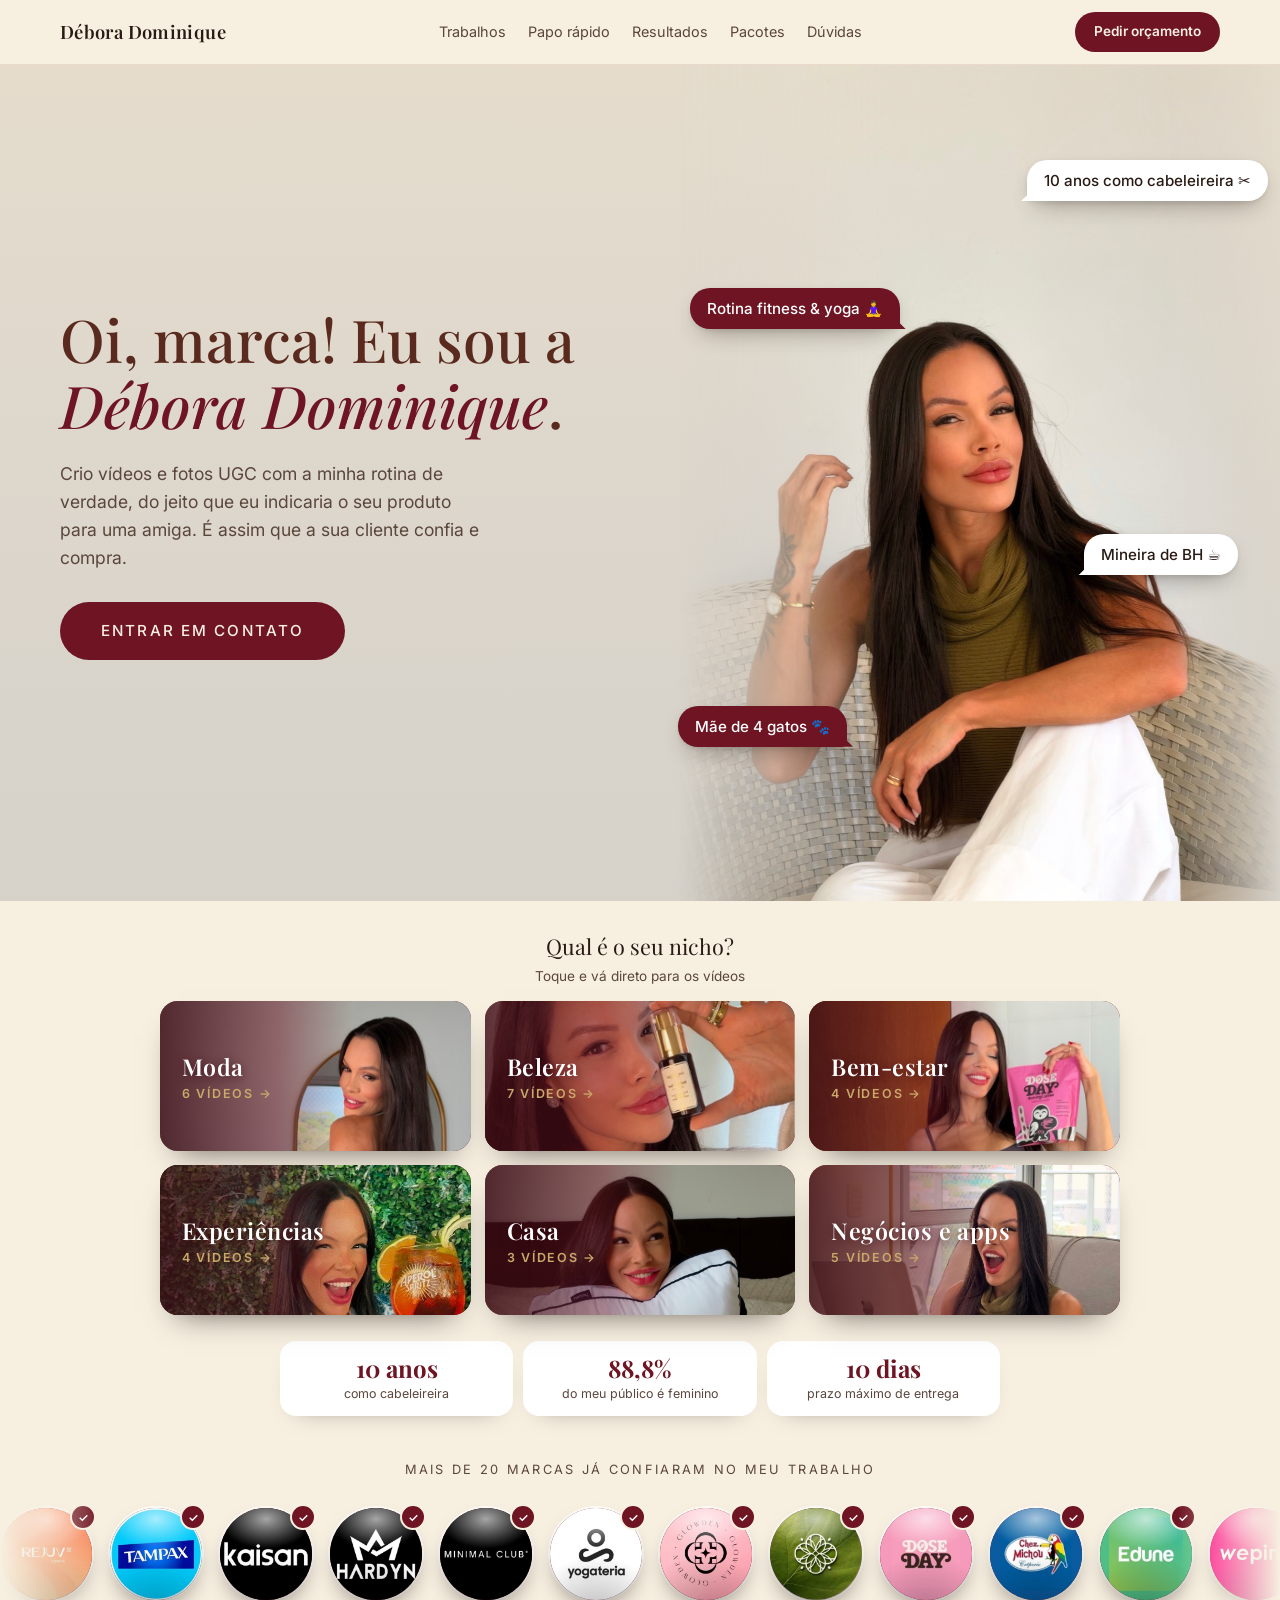
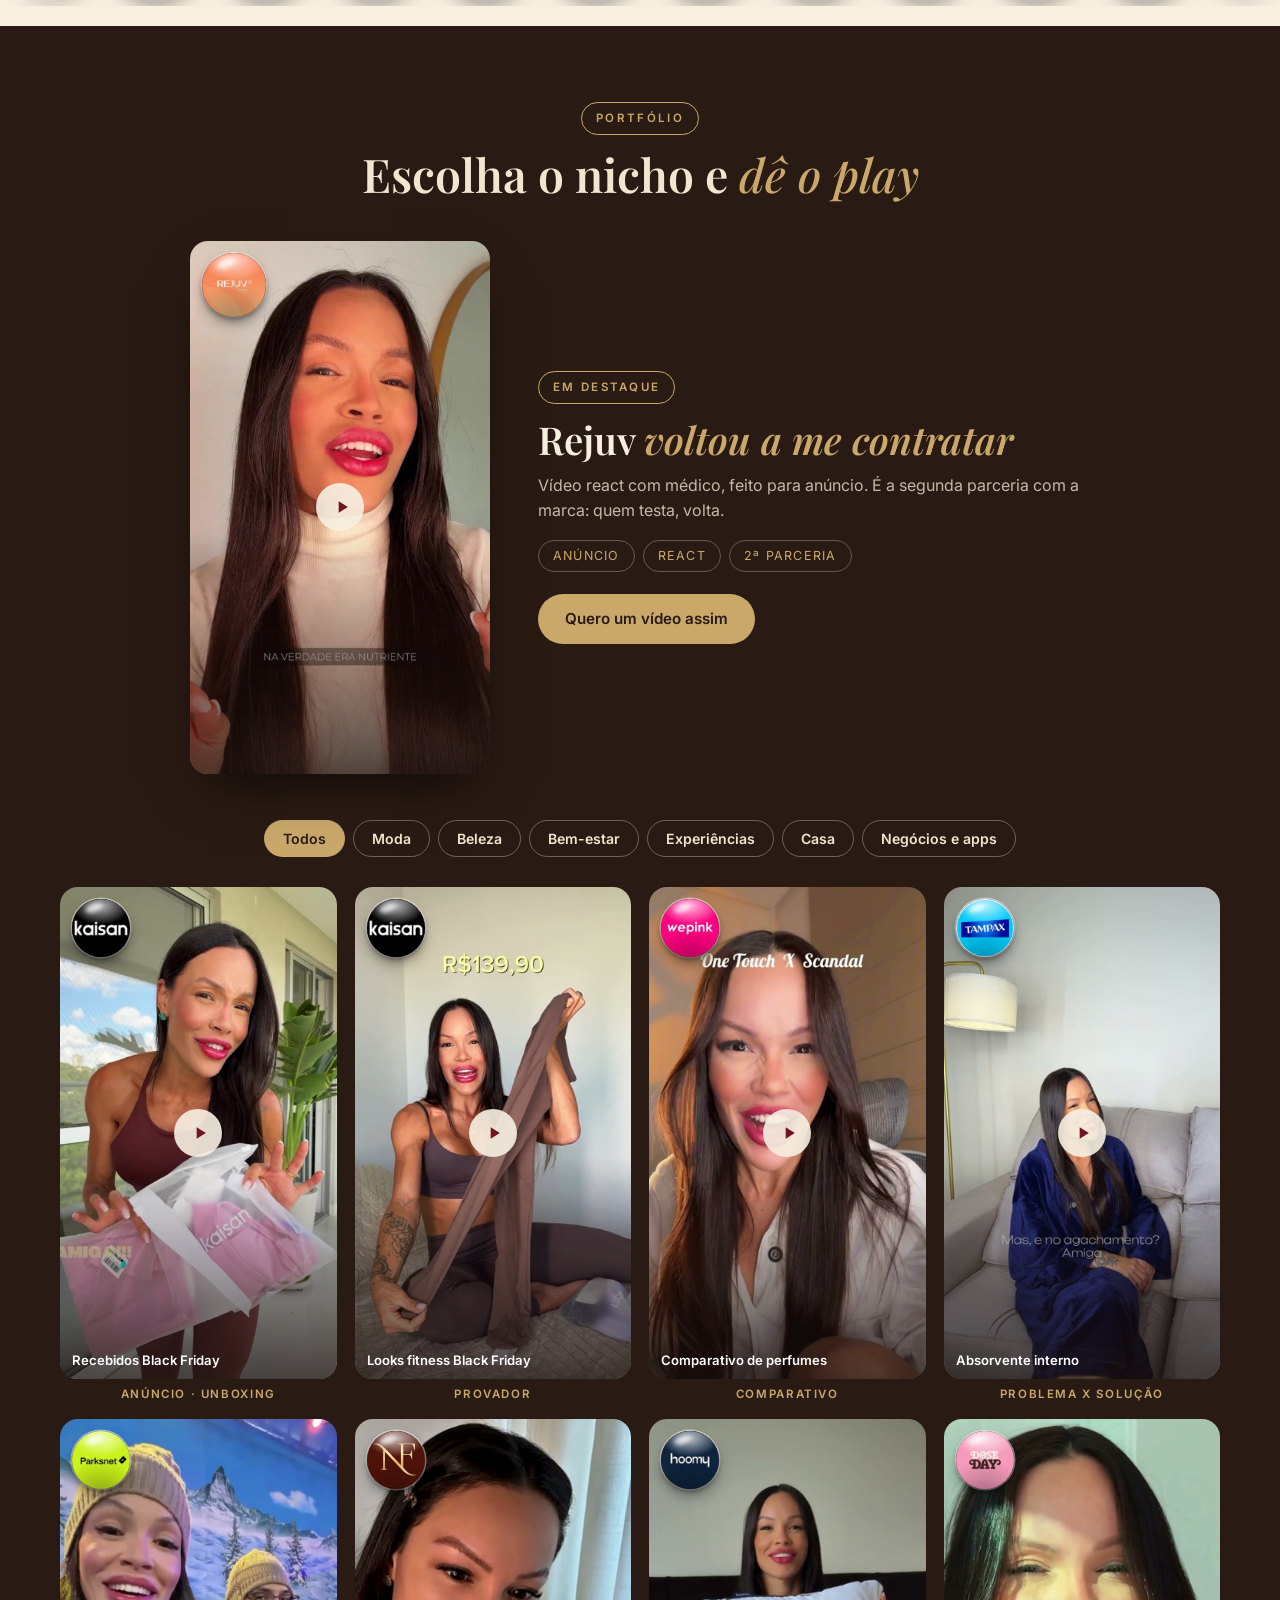
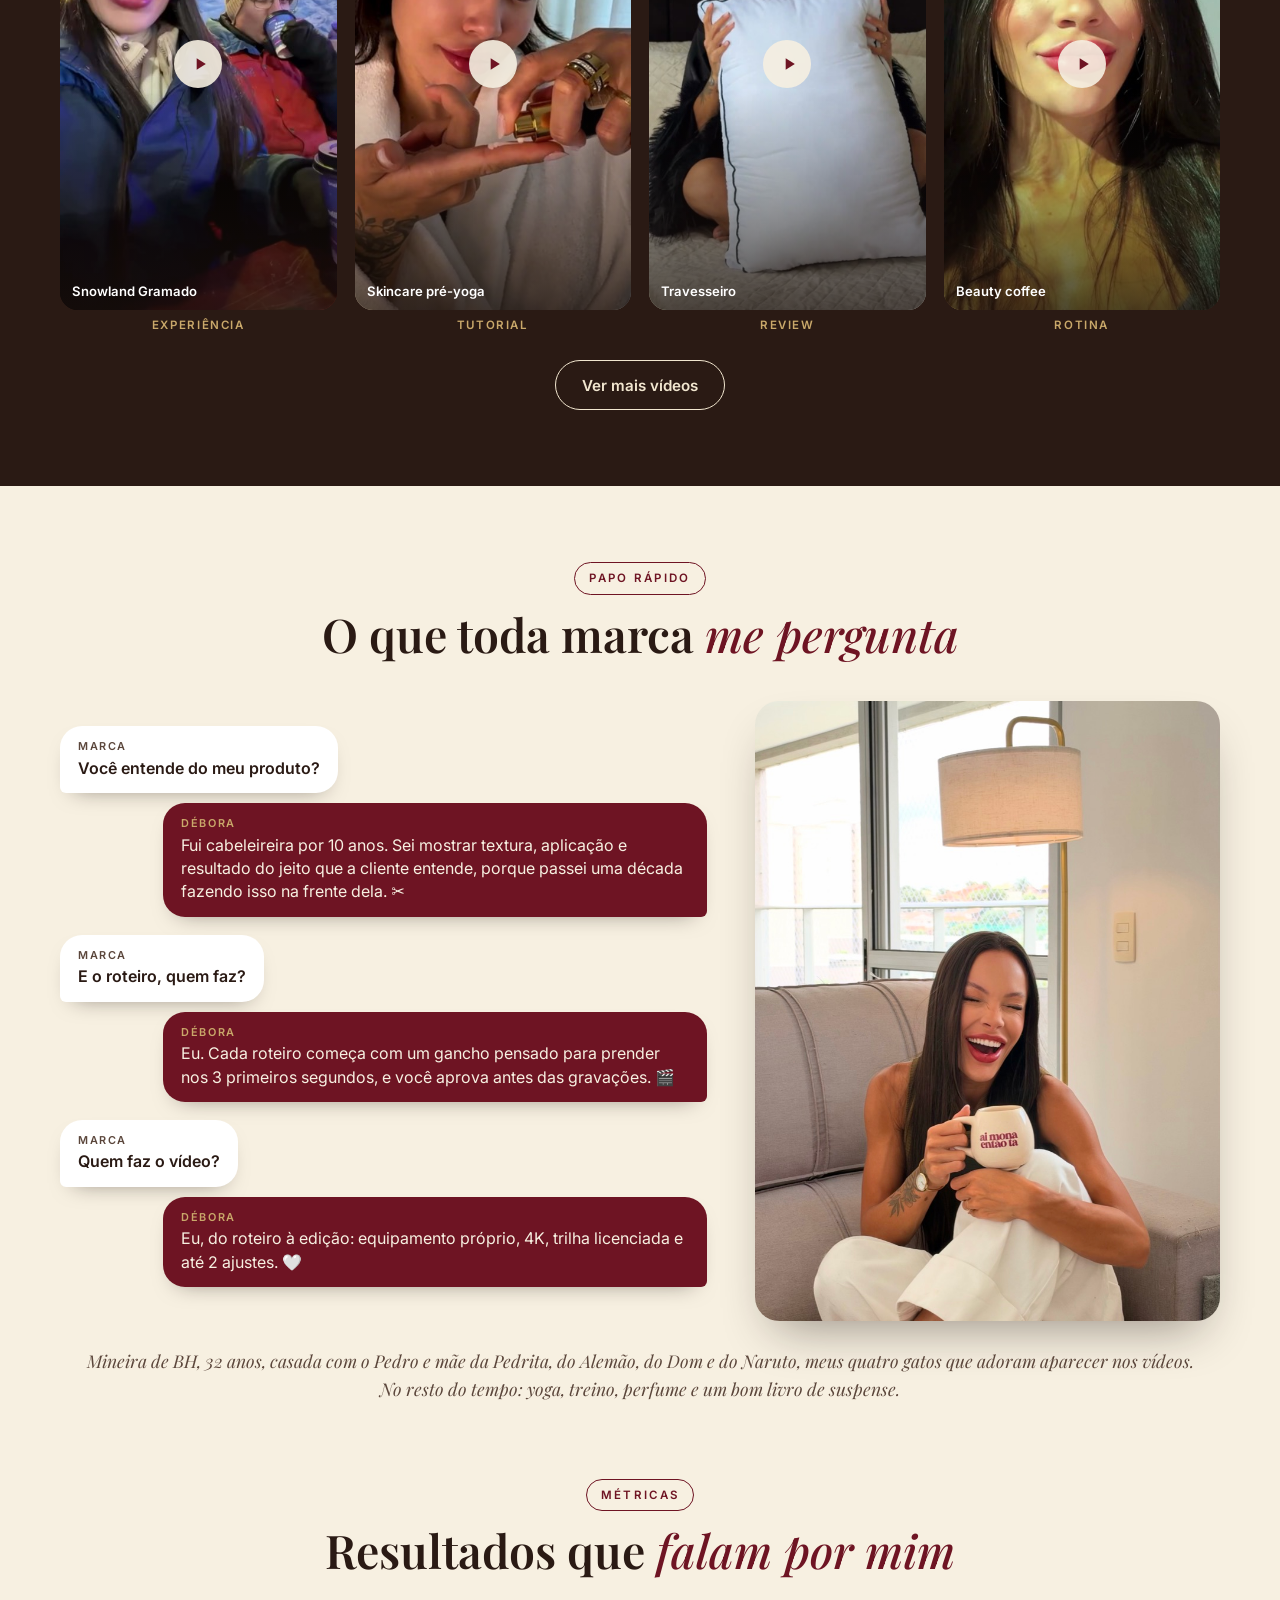
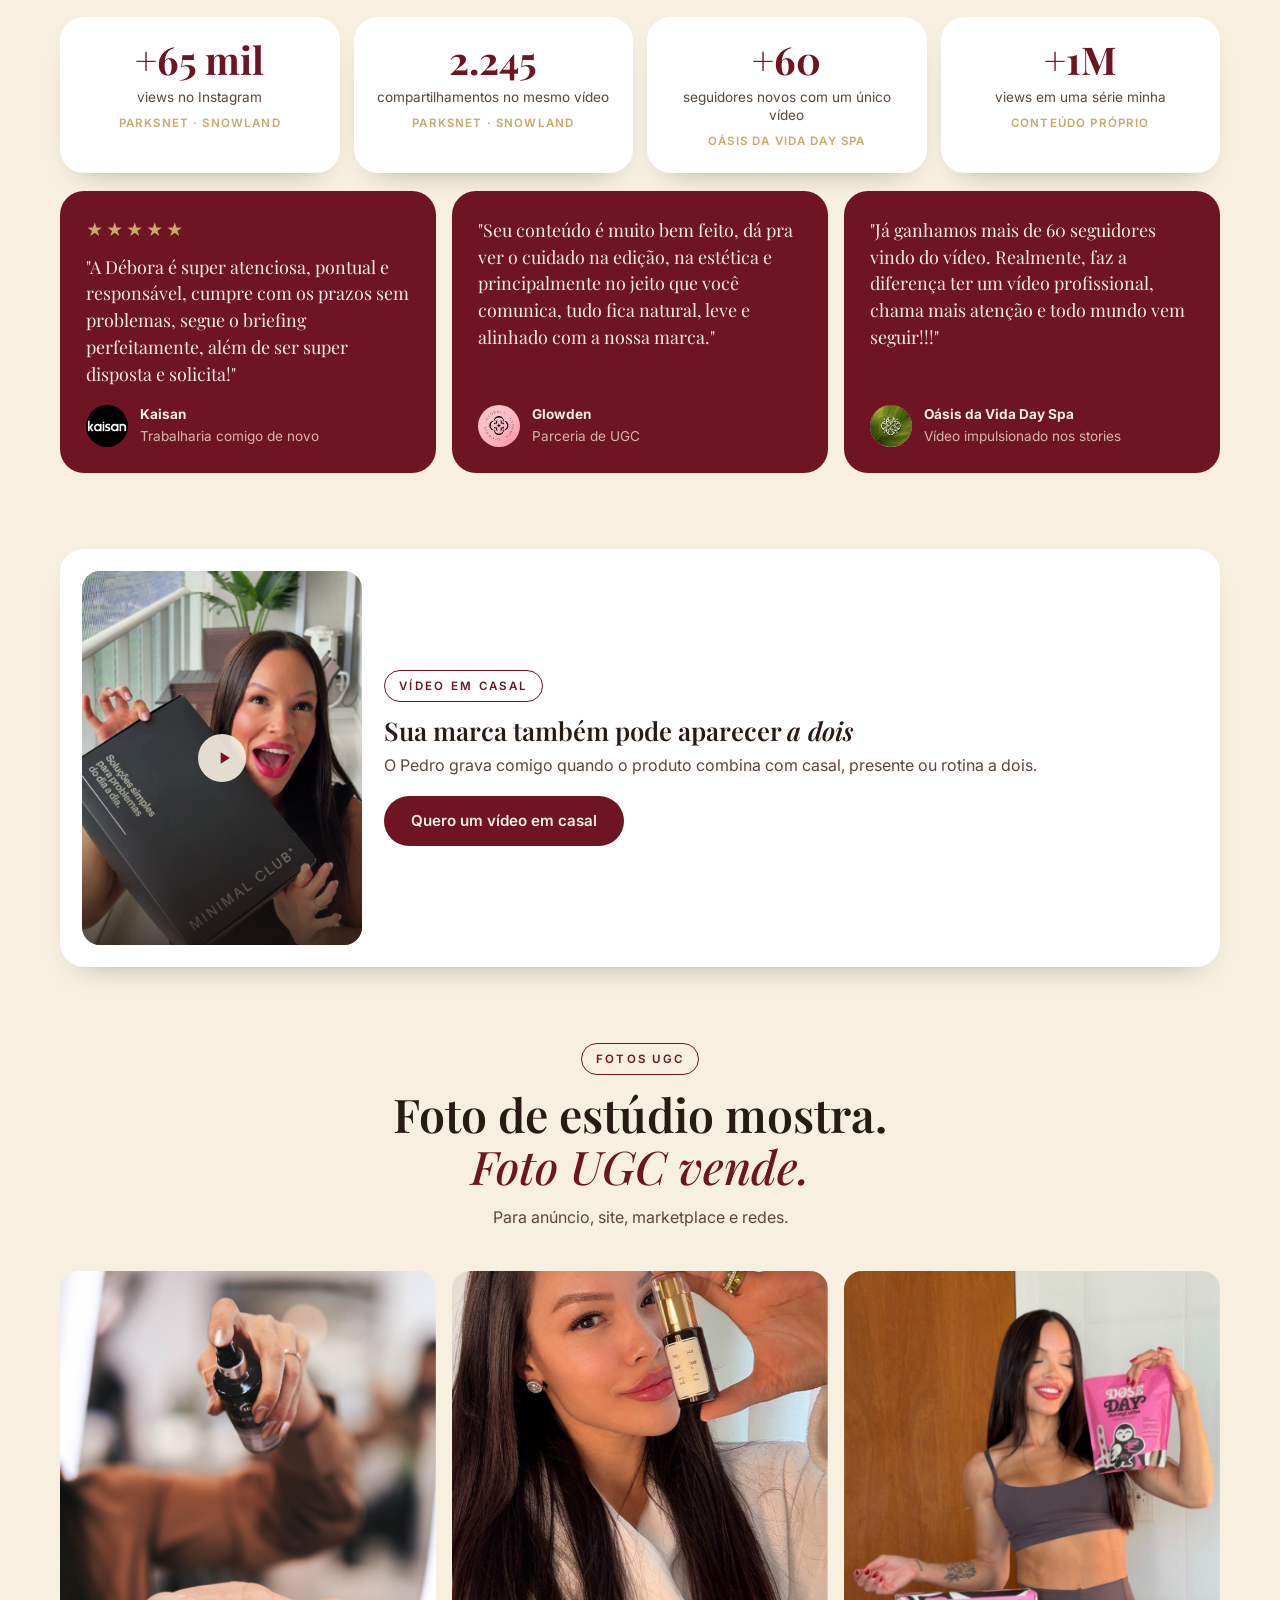
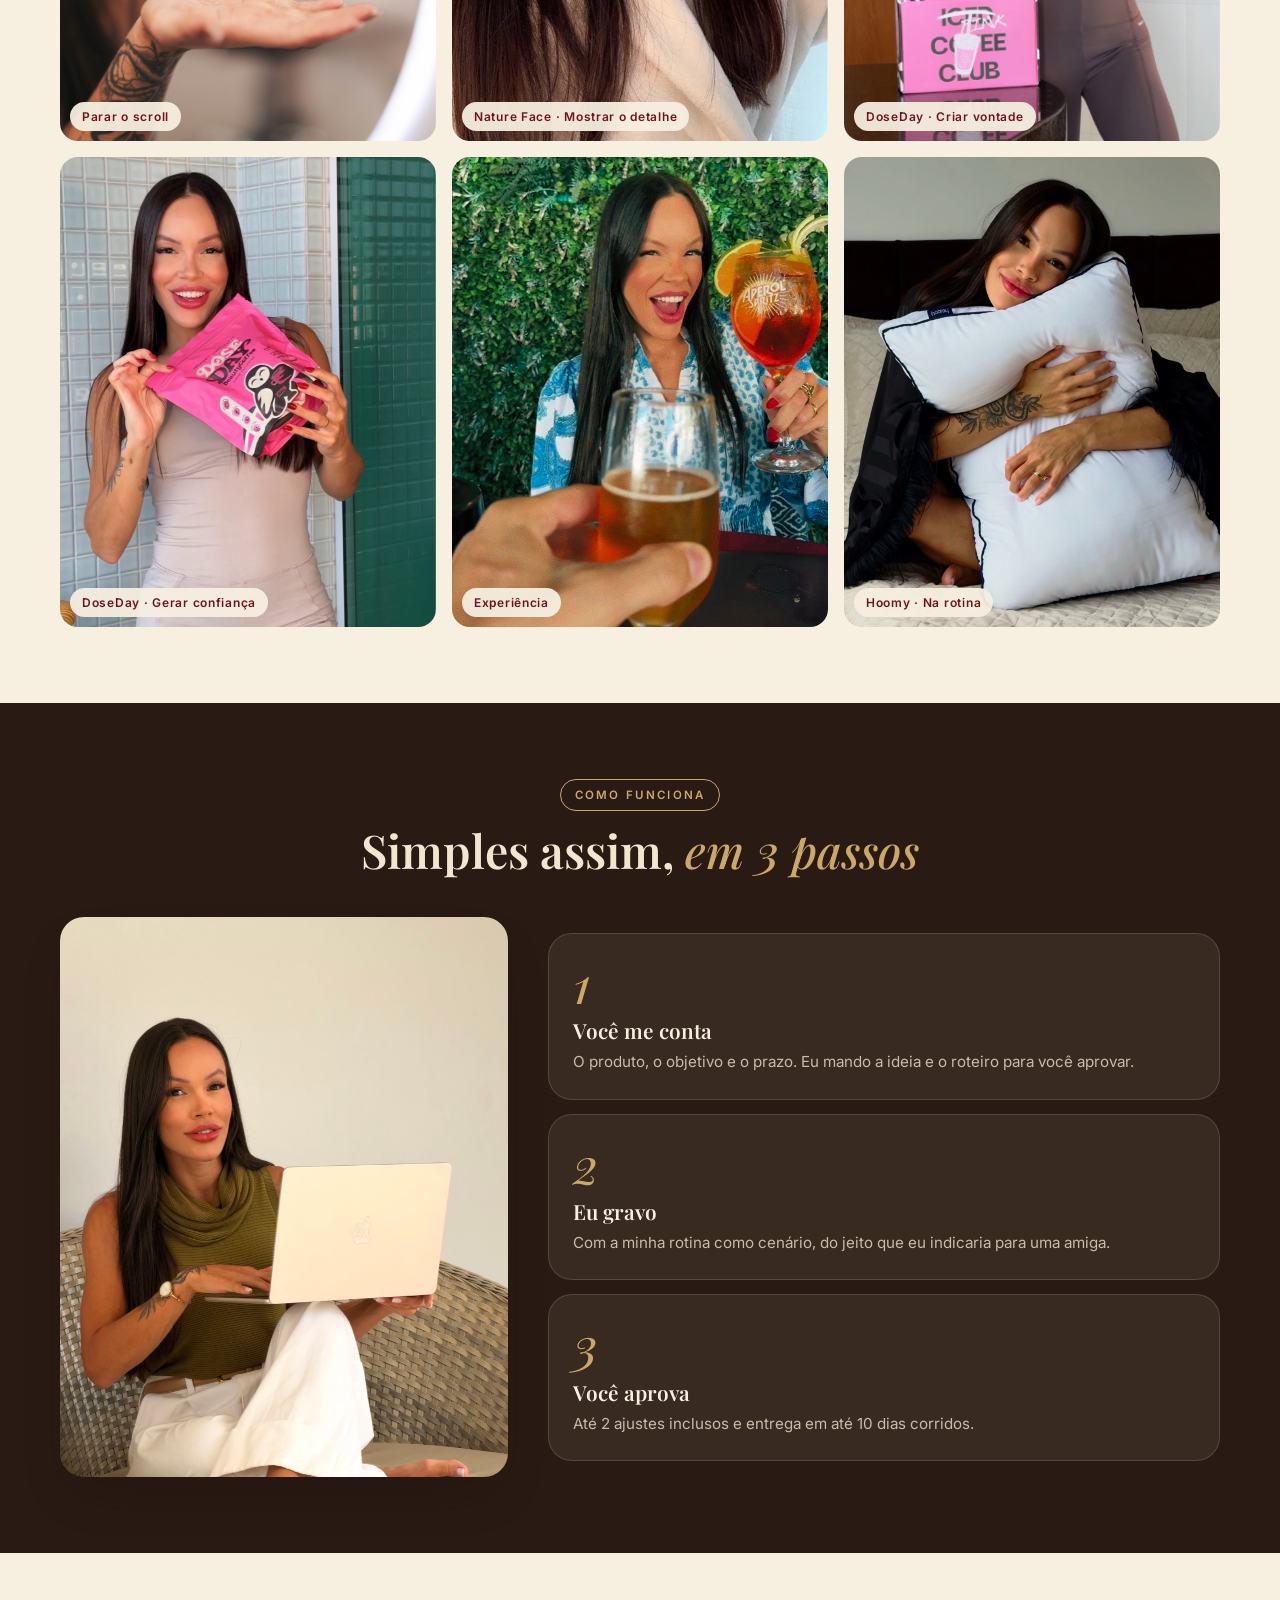
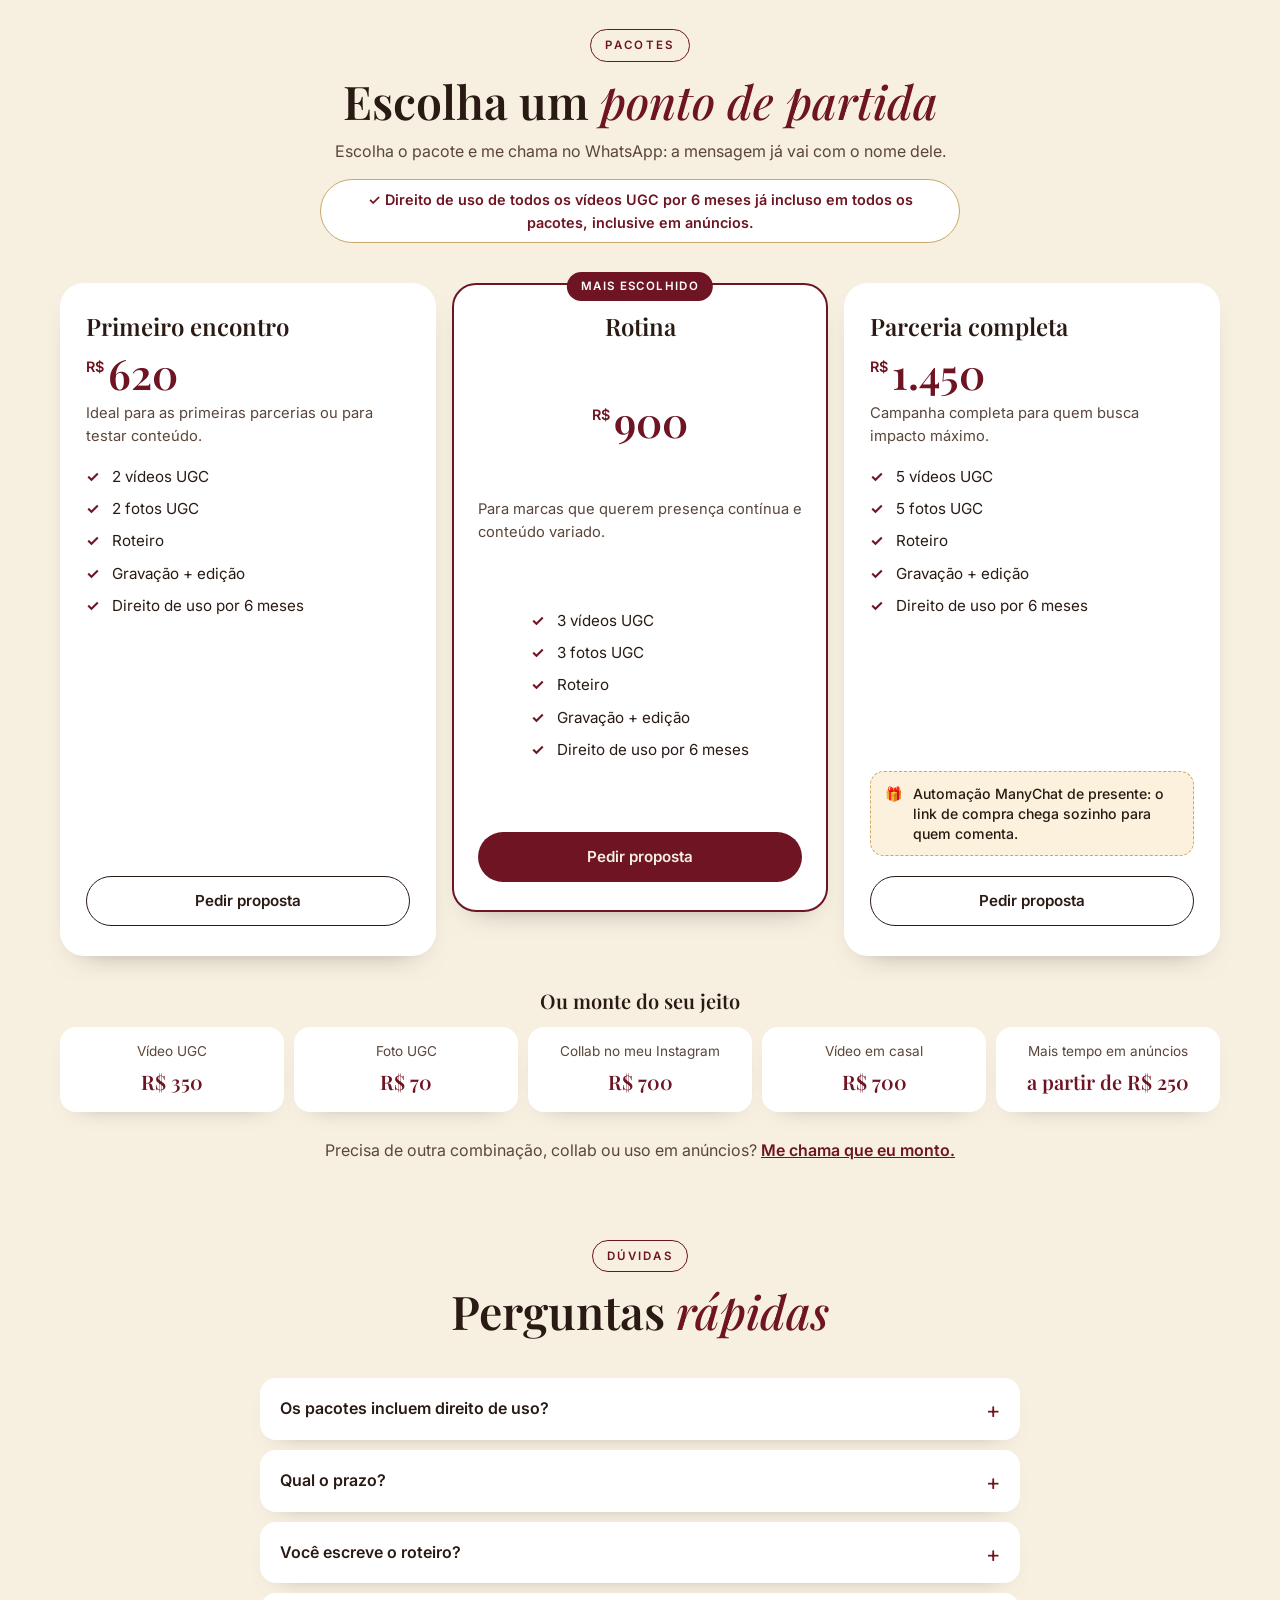
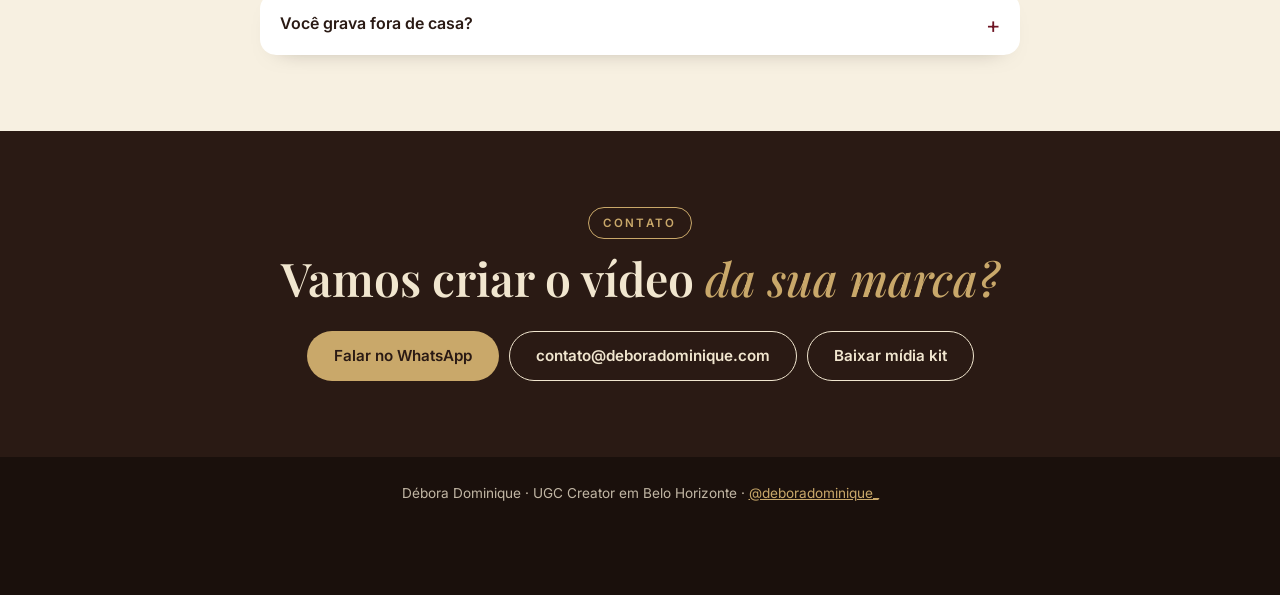
==== index.html @ 037be2b2 "Portfólio: foto de Negócios espelhada Co-Authored-By: Claude Opus 5.5 <noreply@anthropic.com>" ====
<!doctype html>
<html lang="pt-BR">
<head>
<meta charset="utf-8">
<meta name="viewport" content="width=device-width, initial-scale=1">
<title>DÉBORA DOMINIQUE | UGC CREATOR</title>
<meta property="og:title" content="Débora Dominique · UGC Creator em Belo Horizonte">
<meta property="og:description" content="UGC Creator em Belo Horizonte: vídeos e fotos com rotina de verdade para marcas que querem humanizar a comunicação, se aproximar do público e vender mais.">
<meta property="og:type" content="website">
<meta property="og:locale" content="pt_BR">
<meta property="og:url" content="https://deboradominique.com/">
<meta property="og:image" content="https://deboradominique.com/img/og-2026.jpg">
<meta property="og:image:width" content="1200">
<meta property="og:image:height" content="630">
<meta name="twitter:card" content="summary_large_image">
<meta name="twitter:image" content="https://deboradominique.com/img/og-2026.jpg">
<script>if (location.hash === '#roteiro') location.replace('/roteiro');</script>
<meta name="description" content="Débora Dominique, UGC Creator em Belo Horizonte: vídeos e fotos com rotina de verdade para marcas que querem humanizar a comunicação, se aproximar do público e vender mais.">
<meta name="theme-color" content="#2a1a14">
<link rel="icon" type="image/svg+xml" href="img/icone.svg">
<link rel="apple-touch-icon" href="img/icone-180.png">
<link rel="preconnect" href="https://fonts.googleapis.com">
<link rel="preconnect" href="https://fonts.gstatic.com" crossorigin>
<link href="https://fonts.googleapis.com/css2?family=Inter:wght@400;500;600&family=Playfair+Display:ital,wght@0,500;0,600;1,500&display=swap" rel="stylesheet">
<style>
  :root {
    --vinho: #6e1423; --vinho-escuro: #3d0b14;
    --creme: #f1e6cf; --creme-claro: #f7f0e1; --dourado: #c9a86a;
    --marrom: #2a1a14; --marrom-profundo: #1a100c;
    --texto: #2a1a14; --suave: #5b463b; --claro: #f1e6cf; --claro-suave: rgba(241, 230, 207, .78);
    --raio: 24px; --largura: 1160px;
    --sombra: 0 24px 50px -20px rgba(26, 16, 12, .45);
    --titulo: "Playfair Display", Georgia, serif;
    --corpo: "Inter", system-ui, -apple-system, sans-serif;
  }
  *, *::before, *::after { box-sizing: border-box; }
  html { scroll-behavior: smooth; scroll-padding-top: 76px; }
  body { margin: 0; font-family: var(--corpo); font-size: 1rem; line-height: 1.6; color: var(--texto); background: var(--creme-claro); overflow-x: clip; -webkit-font-smoothing: antialiased; }
  img { max-width: 100%; display: block; }
  a { color: inherit; }
  .caixa { width: min(var(--largura), 100% - 32px); margin-inline: auto; }
  section { padding: 76px 0; }
  .escuro { background: var(--marrom); color: var(--claro); }
  .rotulo { display: inline-block; font-size: .72rem; font-weight: 600; letter-spacing: .2em; text-transform: uppercase; color: var(--vinho); border: 1px solid currentColor; border-radius: 999px; padding: 6px 14px; margin: 0 0 14px; }
  .escuro .rotulo { color: var(--dourado); }
  h1, h2, h3 { font-family: var(--titulo); font-weight: 600; line-height: 1.12; margin: 0; }
  h2 { font-size: clamp(1.9rem, 4.6vw, 2.9rem); }
  h2 em, h1 em { font-style: italic; font-weight: 500; color: var(--vinho); }
  .escuro h2 em { color: var(--dourado); }
  .cabeca { text-align: center; max-width: 640px; margin: 0 auto 40px; }
  .cabeca p { margin: 12px 0 0; color: var(--suave); }
  .escuro .cabeca p { color: var(--claro-suave); }

  /* Botões */
  .botao { display: inline-flex; align-items: center; justify-content: center; gap: 8px; min-height: 50px; padding: 0 26px; border-radius: 999px; font-weight: 600; font-size: .95rem; text-decoration: none; border: 1.5px solid transparent; cursor: pointer; transition: transform .2s, background .2s; font-family: var(--corpo); }
  .botao:hover { transform: translateY(-2px); }
  .botao-vinho { background: var(--vinho); color: var(--creme-claro); }
  .botao-dourado { background: var(--dourado); color: var(--marrom); }
  .botao-borda { border-color: currentColor; background: transparent; }
  .botao svg { width: 18px; height: 18px; fill: currentColor; }

  /* Topo */
  .topo { position: sticky; top: 0; z-index: 20; background: rgba(247, 240, 225, .92); backdrop-filter: blur(10px); border-bottom: 1px solid rgba(110, 20, 35, .1); }
  .topo .caixa { display: flex; align-items: center; justify-content: space-between; gap: 16px; min-height: 64px; }
  .logo { font-family: var(--titulo); font-weight: 600; font-size: 1.15rem; text-decoration: none; letter-spacing: .02em; }
  .menu { display: flex; gap: 22px; font-size: .9rem; }
  .menu a { text-decoration: none; color: var(--suave); }
  .menu a:hover { color: var(--vinho); }
  .topo .botao { min-height: 40px; padding: 0 18px; font-size: .85rem; }
  @media (max-width: 860px) { .menu { display: none; } }

  /* Capa: foto na tela inteira, texto por cima (troque a foto em img/capa.jpg; ajuste --foco para enquadrar o rosto) */
  .capa { --foco: 50% 22%; position: relative; min-height: calc(100svh - 64px); display: flex; align-items: center; padding: 56px 0; overflow: hidden; background: linear-gradient(180deg, #e5dccc 0%, #dcd6cc 55%, #d6d2ca 100%); }
  /* Foto presa ao centro da página: em tela larga não foge para a borda direita */
  .capa-midia { position: absolute; top: -4%; right: max(0px, calc(50vw - 720px)); height: 128%; aspect-ratio: 3213 / 5712; }
  .capa-fundo { width: 100%; height: 100%; object-fit: cover; -webkit-mask-image: linear-gradient(90deg, transparent 0%, rgba(0,0,0,.35) 14%, #000 34%, #000 82%, transparent 100%); mask-image: linear-gradient(90deg, transparent 0%, rgba(0,0,0,.35) 14%, #000 34%, #000 82%, transparent 100%); }
  .capa-veu { display: none; }
  .capa-texto { position: relative; z-index: 1; }
  .capa h1 { font-size: clamp(2.3rem, 4.6vw, 4.2rem); font-weight: 500; color: #5a2a1e; max-width: min(620px, 46vw); }
  .capa h1 em { color: var(--vinho); }
  .capa .frase { font-size: 1.1rem; color: var(--suave); margin: 22px 0 30px; max-width: min(420px, 40vw); }
  .botao-capa { min-height: 58px; padding: 0 40px; letter-spacing: .14em; text-transform: uppercase; font-weight: 500; }
  .capa-nota { margin: 12px 0 0; font-size: .85rem; color: var(--suave); padding-left: 20px; }

  /* Balões de conversa (posição em % da foto, longe do rosto) */
  .balao { position: absolute; z-index: 2; max-width: 78%; white-space: nowrap; padding: 11px 17px; border-radius: 20px; font-size: .95rem; font-weight: 500; line-height: 1.25; box-shadow: 0 10px 24px -10px rgba(26, 16, 12, .45), 0 2px 4px rgba(26, 16, 12, .08); animation: flutuar 5s ease-in-out infinite; }
  .balao::after { content: ""; position: absolute; bottom: 0; width: 14px; height: 14px; }
  .balao.recebido { background: #fff; color: var(--texto); border-bottom-left-radius: 6px; }
  .balao.recebido::after { left: -6px; background: #fff; clip-path: polygon(100% 0, 100% 100%, 0 100%); }
  .balao.enviado { background: var(--vinho); color: #fff; border-bottom-right-radius: 6px; }
  .balao.enviado::after { right: -6px; background: var(--vinho); clip-path: polygon(0 0, 100% 100%, 0 100%); }
  .p1 { top: 12%; left: 58%; }
  .p2 { top: 24%; left: 2%; animation-delay: -1.2s; }
  .p3 { top: 47%; right: 7%; animation-delay: -2.5s; }
  .p4 { top: 63%; left: 0; animation-delay: -3.7s; }
  @media (min-width: 761px) and (max-width: 1250px) { .capa-midia { right: -6%; } .p1 { left: 36%; } .p3 { right: 20%; top: 50%; } }
  @keyframes flutuar { 50% { transform: translateY(-7px); } }
  @media (prefers-reduced-motion: reduce) { .balao { animation: none; } }

  @media (max-width: 760px) {
    .capa { display: block; min-height: 0; padding: 0 0 30px; background: var(--creme-claro); }
    .capa-midia { position: relative; top: auto; right: auto; width: 100%; height: 62svh; min-height: 420px; aspect-ratio: auto; }
    .capa-fundo { object-position: 50% 18%; -webkit-mask-image: linear-gradient(180deg, #000 80%, transparent 100%); mask-image: linear-gradient(180deg, #000 80%, transparent 100%); }
    .capa-texto { margin-top: -10px; }
    .capa h1 { font-size: 2.2rem; max-width: none; }
    .capa .frase { margin: 14px 0 22px; max-width: none; }
    .botao-capa { width: 100%; }
    .capa-nota { text-align: center; padding: 0; }
    .balao { font-size: .78rem; padding: 8px 13px; border-radius: 16px; }
    .p1 { top: 4%; left: auto; right: 5%; }
    .p2 { top: 14%; left: 5%; }
    .p3 { top: auto; bottom: 26%; right: 5%; }
    .p4 { top: auto; bottom: 14%; left: 5%; }
  }
  .mini-numeros { display: grid; grid-template-columns: repeat(3, 1fr); gap: 10px; margin: 26px auto 0; padding: 0; list-style: none; max-width: 720px; }
  .mini-numeros li { background: #fff; border-radius: 16px; padding: 14px 12px; text-align: center; box-shadow: 0 10px 24px -18px rgba(26, 16, 12, .5); }
  .mini-numeros strong { display: block; font-family: var(--titulo); font-size: 1.5rem; color: var(--vinho); line-height: 1.1; }
  .mini-numeros span { font-size: .78rem; color: var(--suave); line-height: 1.3; display: block; margin-top: 4px; }

  /* Atalhos por nicho, logo depois da capa */
  .atalhos-nicho { margin-top: 28px; text-align: center; }
  .atalhos-nicho p { margin: 0 0 14px; font-family: var(--titulo); font-size: 1.35rem; color: var(--texto); }
  .atalhos-nicho p span { display: block; font-family: var(--corpo); font-size: .85rem; color: var(--suave); margin-top: 2px; }
  .atalhos-lista { display: grid; grid-template-columns: repeat(3, 1fr); gap: 14px; max-width: 960px; margin: 0 auto; }
  .atalhos-lista button { position: relative; overflow: hidden; height: 150px; border: 0; border-radius: 18px; padding: 0 22px; cursor: pointer; display: flex; flex-direction: column; align-items: flex-start; justify-content: center; text-align: left; color: #fff; background: var(--vinho); box-shadow: 0 16px 30px -18px rgba(26, 16, 12, .7); transition: transform .25s; font-family: var(--corpo); }
  .atalhos-lista button img { position: absolute; inset: 0; width: 100%; height: 100%; object-fit: cover; transition: transform .5s; }
  .atalhos-lista button::after { content: ""; position: absolute; inset: 0; background: linear-gradient(90deg, rgba(61, 11, 20, .82) 0%, rgba(110, 20, 35, .45) 38%, rgba(110, 20, 35, 0) 62%); }
  .atalhos-lista button:hover { transform: translateY(-3px); }
  .atalhos-lista button:hover img { transform: scale(1.06); }
  .an-nome { text-shadow: 0 2px 10px rgba(61, 11, 20, .8); }
  .an-nome { position: relative; z-index: 1; font-family: var(--titulo); font-size: 1.45rem; font-weight: 600; letter-spacing: .02em; }
  .an-qtd { position: relative; z-index: 1; margin-top: 4px; font-size: .78rem; letter-spacing: .14em; text-transform: uppercase; color: var(--dourado); font-weight: 600; }
  @media (max-width: 760px) { .atalhos-lista button::after { background: linear-gradient(0deg, rgba(61, 11, 20, .85) 0%, rgba(110, 20, 35, .25) 55%, rgba(110, 20, 35, 0) 75%); } .atalhos-lista button { justify-content: flex-end; padding-bottom: 12px; } .atalhos-lista { grid-template-columns: 1fr 1fr; gap: 10px; } .atalhos-lista button { height: 120px; padding: 0 14px; } .an-nome { font-size: 1.1rem; } .an-qtd { font-size: .66rem; letter-spacing: .1em; } }

  /* Faixa de marcas */
  .marcas { padding: 44px 0 20px; }
  .marcas p { text-align: center; font-size: .8rem; letter-spacing: .18em; text-transform: uppercase; color: var(--suave); margin: 0 0 18px; }
  .esteira { overflow: hidden; mask-image: linear-gradient(90deg, transparent, #000 8%, #000 92%, transparent); }
  .esteira ul { display: flex; gap: 18px; width: max-content; margin: 0; padding: 10px 0 6px; list-style: none; animation: rolar 38s linear infinite; }
  .esteira li { position: relative; width: 92px; height: 92px; border-radius: 50%; flex-shrink: 0; display: grid; place-items: center; font-size: .8rem; font-weight: 600; text-align: center; background: var(--vinho); color: #fff; box-shadow: 0 8px 18px -12px rgba(26, 16, 12, .6); }
  .esteira li img { width: 100%; height: 100%; object-fit: cover; border-radius: 50%; display: block; }
  .esteira li { box-shadow: 0 12px 22px -8px rgba(26, 16, 12, .5), inset 0 -6px 12px rgba(0, 0, 0, .3), 0 0 0 2px rgba(255, 255, 255, .7) !important; }
  .esteira li::before { content: ""; position: absolute; inset: 0; border-radius: 50%; pointer-events: none; background: radial-gradient(ellipse 70% 45% at 50% 12%, rgba(255, 255, 255, .65) 0%, rgba(255, 255, 255, .15) 55%, transparent 72%), radial-gradient(circle at 50% 125%, rgba(0, 0, 0, .3) 0%, transparent 55%); }
  .esteira li::after { content: "✓"; position: absolute; top: -4px; right: -4px; width: 26px; height: 26px; z-index: 1; border-radius: 50%; background: var(--vinho); color: #fff; font-size: .75rem; display: grid; place-items: center; border: 2px solid var(--creme-claro); }
  @keyframes rolar { to { transform: translateX(-50%); } }
  @media (prefers-reduced-motion: reduce) { .esteira ul { animation: none; flex-wrap: wrap; width: auto; justify-content: center; } }

  /* Por que eu */
  .porque-grade { display: grid; gap: 16px; }
  .cartao { background: #fff; border-radius: var(--raio); padding: 26px; box-shadow: 0 14px 30px -22px rgba(26, 16, 12, .5); }
  .cartao .num { display: inline-block; background: var(--vinho); color: #fff; font-size: .75rem; font-weight: 600; letter-spacing: .1em; padding: 4px 12px; border-radius: 6px; margin-bottom: 14px; }
  .cartao h3 { font-size: 1.3rem; margin-bottom: 8px; }
  .cartao p { margin: 0; color: var(--suave); font-size: .95rem; }
  .porque-foto { border-radius: var(--raio); overflow: hidden; min-height: 320px; box-shadow: var(--sombra); }
  .porque-foto img { width: 100%; height: 100%; object-fit: cover; }
  .pessoal { text-align: center; margin: 26px auto 0; color: var(--suave); font-style: italic; font-family: var(--titulo); font-size: 1.1rem; }
  @media (min-width: 860px) { .porque-grade { grid-template-columns: 1fr 1fr 1.1fr; grid-template-rows: auto auto; } .porque-foto { grid-column: 3; grid-row: 1 / 3; } .porque-grade .largo { grid-column: 1 / 3; } }

  /* Papo: conversa marca x Débora */
  .papo-grade { display: grid; gap: 22px; align-items: center; }
  @media (min-width: 860px) { .papo-grade { grid-template-columns: 1.25fr .9fr; gap: 48px; } }
  .papo { display: flex; flex-direction: column; gap: 10px; }
  .balao-p { position: relative; margin: 0; max-width: 84%; padding: 13px 18px; border-radius: 22px; font-size: 1rem; line-height: 1.45; box-shadow: 0 10px 22px -14px rgba(26, 16, 12, .5); }
  .balao-p.marca { align-self: flex-start; background: #fff; color: var(--texto); border-bottom-left-radius: 6px; font-weight: 600; }
  .balao-p.eu { align-self: flex-end; background: var(--vinho); color: var(--creme-claro); border-bottom-right-radius: 6px; margin-bottom: 8px; }
  .balao-p.marca::before { content: "Marca"; display: block; font-size: .68rem; letter-spacing: .14em; text-transform: uppercase; color: var(--suave); font-weight: 600; margin-bottom: 2px; }
  .balao-p.eu::before { content: "Débora"; display: block; font-size: .68rem; letter-spacing: .14em; text-transform: uppercase; color: var(--dourado); font-weight: 600; margin-bottom: 2px; }
  .papo-grade .porque-foto { grid-column: auto; grid-row: auto; min-height: 0; height: 100%; max-height: 620px; }
  @media (max-width: 859px) { .papo-grade .porque-foto { height: 440px; } .balao-p { max-width: 90%; } }

  /* Destaque da galeria */
  .destaque { display: grid; gap: 24px; align-items: center; margin: 0 auto 44px; max-width: 900px; }
  .destaque .video-capa { aspect-ratio: 9 / 16; max-height: 560px; margin: 0 auto; box-shadow: 0 24px 50px -18px rgba(0, 0, 0, .7); }
  .destaque .marca-bola { width: 64px; height: 64px; }
  .destaque-txt h3 { font-size: clamp(1.7rem, 3.4vw, 2.4rem); color: var(--creme-claro); margin-bottom: 12px; }
  .destaque-txt h3 em { color: var(--dourado); }
  .destaque-txt p { color: var(--claro-suave); margin: 0 0 16px; }
  .destaque-tags { list-style: none; display: flex; flex-wrap: wrap; gap: 8px; margin: 0 0 22px; padding: 0; }
  .destaque-tags li { border: 1px solid rgba(241, 230, 207, .3); border-radius: 999px; padding: 5px 14px; font-size: .78rem; letter-spacing: .1em; text-transform: uppercase; color: var(--dourado); }
  @media (min-width: 760px) { .destaque { grid-template-columns: 300px 1fr; gap: 48px; } }
  @media (max-width: 759px) { .destaque .video { max-width: 280px; margin: 0 auto; display: block; } .destaque-txt { text-align: center; } .destaque-tags { justify-content: center; } }

  /* Trabalhos */
  #filtros { scroll-margin-top: 90px; }
  .filtros { display: flex; gap: 8px; overflow-x: auto; scrollbar-width: none; padding: 2px 2px 6px; margin: 0 0 24px; justify-content: flex-start; }
  .filtros::-webkit-scrollbar { display: none; }
  .filtros button { flex-shrink: 0; border: 1.5px solid rgba(241, 230, 207, .35); background: transparent; color: var(--claro); border-radius: 999px; padding: 9px 18px; font: 600 .88rem var(--corpo); cursor: pointer; }
  .filtros button[aria-pressed="true"] { background: var(--dourado); color: var(--marrom); border-color: transparent; }
  @media (min-width: 860px) { .filtros { justify-content: center; flex-wrap: wrap; } }
  .galeria { display: grid; grid-template-columns: repeat(2, 1fr); gap: 14px; }
  @media (min-width: 700px) { .galeria { grid-template-columns: repeat(3, 1fr); } }
  @media (min-width: 1000px) { .galeria { grid-template-columns: repeat(4, 1fr); gap: 18px; } }
  .video { border: 0; padding: 0; background: none; color: inherit; text-align: left; cursor: pointer; font-family: var(--corpo); }
  .video-capa { position: relative; aspect-ratio: 9 / 16; border-radius: 18px; overflow: hidden; background: #3d0b14; }
  .video-capa img { width: 100%; height: 100%; object-fit: cover; transition: transform .4s; }
  .video:hover .video-capa img { transform: scale(1.04); }
  .video-capa::after { content: ""; position: absolute; inset: 0; background: linear-gradient(180deg, transparent 55%, rgba(26, 16, 12, .75)); }
  .play { position: absolute; z-index: 1; top: 50%; left: 50%; width: 48px; height: 48px; margin: -24px 0 0 -24px; border-radius: 50%; background: rgba(247, 240, 225, .9); display: grid; place-items: center; }
  .play svg { width: 20px; height: 20px; fill: var(--vinho); margin-left: 3px; }
  /* Bolinha da marca em 3D: logo ocupando tudo, brilho de vidro e sombra */
  .marca-bola { position: absolute; z-index: 1; top: 12px; left: 12px; width: 58px; height: 58px; border-radius: 50%; overflow: hidden; background: var(--vinho); display: grid; place-items: center; font-size: .6rem; font-weight: 700; color: #fff; text-align: center; line-height: 1.1;
    box-shadow: 0 8px 16px -4px rgba(0, 0, 0, .55), 0 2px 4px rgba(0, 0, 0, .35), inset 0 -4px 8px rgba(0, 0, 0, .35), inset 0 2px 3px rgba(255, 255, 255, .35), 0 0 0 1.5px rgba(255, 255, 255, .55); }
  .marca-bola img { position: absolute; inset: 0; width: 100%; height: 100%; object-fit: cover; }
  .marca-bola::before { content: ""; position: absolute; inset: 0; border-radius: 50%; z-index: 1; pointer-events: none;
    background: radial-gradient(ellipse 70% 45% at 50% 12%, rgba(255, 255, 255, .7) 0%, rgba(255, 255, 255, .18) 55%, transparent 72%),
                radial-gradient(circle at 50% 120%, rgba(0, 0, 0, .35) 0%, transparent 55%); }
  .marca-bola::after { content: ""; position: absolute; left: 22%; top: 9%; width: 30%; height: 14%; border-radius: 50%; z-index: 2; background: rgba(255, 255, 255, .75); filter: blur(2px); transform: rotate(-20deg); pointer-events: none; }
  .video-nome { position: absolute; z-index: 1; left: 12px; right: 12px; bottom: 10px; color: #fff; font-size: .82rem; font-weight: 600; line-height: 1.3; }
  .formato { display: block; margin-top: 8px; text-align: center; font-size: .72rem; font-weight: 600; letter-spacing: .14em; text-transform: uppercase; color: var(--dourado); }
  .ver-mais { text-align: center; margin-top: 28px; }

  /* Resultados */
  .numeros-grade { display: grid; grid-template-columns: repeat(2, 1fr); gap: 14px; }
  @media (min-width: 860px) { .numeros-grade { grid-template-columns: repeat(4, 1fr); } }
  .numero { background: #fff; border-radius: var(--raio); padding: 22px 18px; text-align: center; box-shadow: 0 14px 30px -22px rgba(26, 16, 12, .5); }
  .numero strong { display: block; font-family: var(--titulo); font-size: clamp(1.7rem, 4.5vw, 2.4rem); color: var(--vinho); line-height: 1.05; }
  .numero span { display: block; margin-top: 8px; font-size: .85rem; color: var(--suave); line-height: 1.35; }
  .numero small { display: block; margin-top: 8px; font-size: .72rem; letter-spacing: .1em; text-transform: uppercase; color: var(--dourado); font-weight: 600; }
  .depoimentos { display: grid; gap: 16px; margin-top: 18px; }
  @media (min-width: 860px) { .depoimentos { grid-template-columns: repeat(3, 1fr); } }
  .depoimento { margin: 0; background: var(--vinho); color: var(--creme-claro); border-radius: var(--raio); padding: 26px; display: flex; flex-direction: column; gap: 16px; }
  .estrelas { color: var(--dourado); letter-spacing: .18em; font-size: 1.05rem; margin-bottom: -6px; }
  .depoimento blockquote { margin: 0; font-family: var(--titulo); font-size: 1.12rem; line-height: 1.5; }
  .depoimento figcaption { margin-top: auto; }
  .depoimento figcaption { display: flex; align-items: center; gap: 12px; font-size: .85rem; color: var(--claro-suave); }
  .depoimento figcaption img { width: 42px; height: 42px; border-radius: 50%; object-fit: cover; background: #fff; }
  .depoimento b { color: var(--creme-claro); display: block; }

  /* Casal */
  .casal { display: grid; gap: 22px; align-items: center; background: #fff; border-radius: var(--raio); padding: 18px; box-shadow: 0 14px 30px -22px rgba(26, 16, 12, .5); }
  .casal .video-capa { aspect-ratio: 9 / 12; }
  .casal h3 { font-size: 1.6rem; margin-bottom: 8px; }
  .casal p { margin: 0 0 18px; color: var(--suave); }
  @media (min-width: 760px) { .casal { grid-template-columns: 280px 1fr; padding: 22px 34px 22px 22px; } }

  /* Fotos UGC */
  .fotos { display: grid; grid-template-columns: repeat(2, 1fr); gap: 12px; }
  @media (min-width: 860px) { .fotos { grid-template-columns: repeat(3, 1fr); gap: 16px; } }
  .foto { margin: 0; position: relative; border-radius: 18px; overflow: hidden; aspect-ratio: 4 / 5; }
  .foto img { width: 100%; height: 100%; object-fit: cover; }
  .foto figcaption { position: absolute; left: 10px; bottom: 10px; background: rgba(247, 240, 225, .94); color: var(--vinho); border-radius: 999px; padding: 5px 12px; font-size: .75rem; font-weight: 600; letter-spacing: .06em; }

  /* Processo */
  .passos { display: grid; gap: 14px; counter-reset: p; }
  @media (min-width: 860px) { .passos { grid-template-columns: repeat(3, 1fr); } }
  .passo { background: rgba(241, 230, 207, .07); border: 1px solid rgba(241, 230, 207, .16); border-radius: var(--raio); padding: 24px; }
  .passo .num { background: var(--dourado); color: var(--marrom); }
  .processo-grade { display: grid; gap: 22px; align-items: center; }
  .processo-foto { border-radius: var(--raio); overflow: hidden; box-shadow: var(--sombra); height: 420px; }
  .processo-foto img { width: 100%; height: 100%; object-fit: cover; object-position: 50% 45%; }
  @media (min-width: 860px) { .processo-grade { grid-template-columns: .8fr 1.2fr; gap: 40px; } .processo-grade .passos { grid-template-columns: 1fr; } .processo-foto { height: 100%; min-height: 460px; max-height: 560px; } }
  .passo-n { display: block; font-family: var(--titulo); font-style: italic; font-size: 3.2rem; line-height: 1; color: var(--dourado); margin-bottom: 10px; }
  .passo h3 { font-size: 1.3rem; margin-bottom: 8px; color: var(--creme-claro); }
  .passo p { margin: 0; color: var(--claro-suave); font-size: .95rem; }

  /* Pacotes */
  .pacotes { display: grid; gap: 16px; align-items: stretch; }
  @media (min-width: 860px) { .pacotes { grid-template-columns: repeat(3, 1fr); } }
  .pacote { position: relative; background: #fff; border-radius: var(--raio); padding: 28px 24px; display: flex; flex-direction: column; box-shadow: 0 14px 30px -22px rgba(26, 16, 12, .5); border: 2px solid transparent; }
  .pacote.destaque { border-color: var(--vinho); }
  .pacote .faixa { position: absolute; top: -13px; left: 50%; transform: translateX(-50%); background: var(--vinho); color: #fff; font-size: .72rem; font-weight: 600; letter-spacing: .12em; text-transform: uppercase; padding: 5px 14px; border-radius: 999px; white-space: nowrap; }
  .pacote h3 { font-size: 1.5rem; }
  .preco { margin: 12px 0 2px; font-family: var(--titulo); color: var(--vinho); line-height: 1; }
  .preco small { font-family: var(--corpo); font-size: .9rem; font-weight: 600; margin-right: 4px; vertical-align: top; position: relative; top: 8px; }
  .preco strong { font-size: 2.6rem; font-weight: 600; }
  .avulsos { margin-top: 34px; text-align: center; }
  .avulsos h3 { font-size: 1.25rem; margin-bottom: 14px; }
  .avulsos ul { list-style: none; margin: 0; padding: 0; display: grid; grid-template-columns: repeat(2, 1fr); gap: 10px; }
  @media (min-width: 860px) { .avulsos ul { grid-template-columns: repeat(5, 1fr); } }
  @media (max-width: 859px) { .avulsos li:last-child:nth-child(odd) { grid-column: 1 / -1; } }
  .avulsos li { background: #fff; border-radius: 16px; padding: 14px 10px; box-shadow: 0 10px 24px -20px rgba(26, 16, 12, .5); font-size: .85rem; color: var(--suave); }
  .avulsos li b { display: block; font-family: var(--titulo); font-size: 1.25rem; color: var(--vinho); font-weight: 600; margin-top: 4px; }
  .pacote .para { margin: 6px 0 16px; color: var(--suave); font-size: .92rem; }
  .pacote ul { list-style: none; margin: 0 0 22px; padding: 0; display: grid; gap: 8px; align-content: start; flex: 1; }
  .pacote li { padding-left: 26px; position: relative; font-size: .95rem; }
  .pacote li::before { content: "✓"; position: absolute; left: 0; top: 0; color: var(--vinho); font-weight: 700; }
  .pacote .botao { width: 100%; }
  .selo-uso { display: inline-block; margin-top: 14px !important; background: #fff; border: 1px solid var(--dourado); color: var(--vinho) !important; border-radius: 999px; padding: 8px 18px; font-size: .9rem; font-weight: 600; }
  .presente { display: flex; gap: 10px; align-items: flex-start; margin: -8px 0 20px; padding: 12px 14px; border-radius: 14px; background: #fbf1dc; border: 1px dashed var(--dourado); font-size: .88rem; color: var(--texto); line-height: 1.4; }
  .presente span { font-weight: 500; }
  .outro { text-align: center; margin: 26px 0 0; color: var(--suave); }
  .outro a { color: var(--vinho); font-weight: 600; }

  /* Dúvidas */
  .duvidas { max-width: 760px; margin: 0 auto; display: grid; gap: 10px; }
  .duvidas details { background: #fff; border-radius: 16px; padding: 4px 20px; box-shadow: 0 10px 24px -20px rgba(26, 16, 12, .5); }
  .duvidas summary { cursor: pointer; list-style: none; font-weight: 600; padding: 14px 28px 14px 0; position: relative; }
  .duvidas summary::-webkit-details-marker { display: none; }
  .duvidas summary::after { content: "+"; position: absolute; right: 0; top: 10px; font-size: 1.4rem; color: var(--vinho); font-weight: 400; }
  .duvidas details[open] summary::after { content: "−"; }
  .duvidas p { margin: 0 0 16px; color: var(--suave); }

  /* Contato */
  .contato { text-align: center; }
  .contato .botoes { display: flex; flex-wrap: wrap; justify-content: center; gap: 10px; margin-top: 26px; }
  .rodape { background: var(--marrom-profundo); color: var(--claro-suave); text-align: center; font-size: .85rem; padding: 26px 16px 90px; }
  .rodape a { color: var(--dourado); }

  /* WhatsApp fixo */
  /* WhatsApp que acompanha a página: alinhado ao conteúdo, com texto, aparece depois da capa e some no contato */
  .whats-fixo { position: fixed; z-index: 30; right: max(20px, calc(50vw - 580px)); bottom: 28px; width: 62px; height: 62px; border-radius: 50%; background: #25d366; display: grid; place-items: center; text-decoration: none; box-shadow: 0 14px 30px -8px rgba(18, 140, 70, .6), 0 4px 10px rgba(0, 0, 0, .15); transition: transform .35s, opacity .35s; }
  .whats-fixo .wf-icone { display: grid; place-items: center; }
  .whats-fixo svg { width: 32px; height: 32px; fill: #fff; }
  .whats-fixo:hover { transform: scale(1.08); }
  .whats-fixo.escondido { opacity: 0; transform: translateY(24px) scale(.8); pointer-events: none; }
  .whats-fixo::after { content: ""; position: absolute; inset: 0; border-radius: 50%; box-shadow: 0 0 0 0 rgba(37, 211, 102, .55); animation: chamar 2.6s ease-out 1.2s 3; }
  @keyframes chamar { 70% { box-shadow: 0 0 0 16px rgba(37, 211, 102, 0); } 100% { box-shadow: 0 0 0 0 rgba(37, 211, 102, 0); } }
  @media (max-width: 760px) { .whats-fixo { right: 18px; bottom: 22px; width: 58px; height: 58px; } }
  @media (prefers-reduced-motion: reduce) { .whats-fixo::after { animation: none; } }

  /* Player */
  .player { border: 0; padding: 0; background: transparent; width: min(420px, 92vw); max-height: 92vh; }
  .player::backdrop { background: rgba(26, 16, 12, .85); }
  .player-topo { display: flex; justify-content: space-between; align-items: center; color: var(--creme-claro); margin-bottom: 8px; gap: 12px; font-size: .9rem; }
  .player-topo button { border: 0; background: rgba(247, 240, 225, .15); color: #fff; width: 38px; height: 38px; border-radius: 50%; font-size: 1.4rem; cursor: pointer; flex-shrink: 0; }
  .player-video { aspect-ratio: 9 / 16; border-radius: 18px; overflow: hidden; background: #000; max-height: calc(92vh - 50px); margin: 0 auto; }
  .player-video iframe { width: 100%; height: 100%; border: 0; }

  .aparecer { opacity: 0; transform: translateY(18px); transition: opacity .6s, transform .6s; }
  .aparecer.visivel { opacity: 1; transform: none; }
  @media (prefers-reduced-motion: reduce) { .aparecer { opacity: 1; transform: none; } }
</style>
</head>
<body>

<header class="topo">
  <div class="caixa">
    <a class="logo" href="#inicio">Débora Dominique</a>
    <nav class="menu" aria-label="Navegação">
      <a href="#trabalhos">Trabalhos</a>
      <a href="#porque">Papo rápido</a>
      <a href="#resultados">Resultados</a>
      <a href="#pacotes">Pacotes</a>
      <a href="#duvidas">Dúvidas</a>
    </nav>
    <a class="botao botao-vinho" data-whats="Olá, Débora! Vi o seu portfólio e quero conversar sobre um projeto de UGC.">Pedir orçamento</a>
  </div>
</header>

<main>
  <section class="capa" id="inicio">
    <div class="capa-midia">
      <img class="capa-fundo" src="img/capa-nova.jpg" alt="Débora Dominique sentada numa poltrona, olhando para a câmera">
      <span class="balao recebido p1">10 anos como cabeleireira ✂️</span>
      <span class="balao enviado p2">Rotina fitness &amp; yoga 🧘‍♀️</span>
      <span class="balao recebido p3">Mineira de BH ☕</span>
      <span class="balao enviado p4">Mãe de 4 gatos 🐾</span>
    </div>
    <div class="capa-veu" aria-hidden="true"></div>
    <div class="caixa capa-texto">
      <h1>Oi, marca! Eu sou a <em>Débora Dominique</em>.</h1>
      <p class="frase">Crio vídeos e fotos UGC com a minha rotina de verdade, do jeito que eu indicaria o seu produto para uma amiga. É assim que a sua cliente confia e compra.</p>
      <a class="botao botao-vinho botao-capa" data-whats="Olá, Débora! Vi o seu portfólio e quero um orçamento de UGC.">Entrar em contato</a>
    </div>
  </section>

  <nav class="atalhos-nicho caixa" aria-label="Ver vídeos por nicho">
    <p>Qual é o seu nicho? <span>Toque e vá direto para os vídeos</span></p>
    <div class="atalhos-lista" id="atalhosNicho"></div>
  </nav>

  <ul class="mini-numeros caixa">
    <li><strong>10 anos</strong><span>como cabeleireira</span></li>
    <li><strong>88,8%</strong><span>do meu público é feminino</span></li>
    <li><strong>10 dias</strong><span>prazo máximo de entrega</span></li>
  </ul>

  <div class="marcas">
    <p>Mais de 20 marcas já confiaram no meu trabalho</p>
    <div class="esteira"><ul id="esteira"></ul></div>
  </div>

  <section id="trabalhos" class="escuro">
    <div class="caixa">
      <div class="cabeca aparecer">
        <span class="rotulo">Portfólio</span>
        <h2>Escolha o nicho e <em>dê o play</em></h2>
      </div>
      <div class="destaque aparecer">
        <button class="video" type="button" data-video="vJNWhG0pbqE" data-titulo="Rejuv · React com médico">
          <div class="video-capa"><img src="img/videos/vJNWhG0pbqE.jpg" alt="Débora em vídeo react para a Rejuv" loading="lazy"><span class="marca-bola"><img src="img/logos/rejuv.jpg" alt=""></span><span class="play"><svg viewBox="0 0 24 24"><path d="M8 5v14l11-7z"/></svg></span></div>
        </button>
        <div class="destaque-txt">
          <span class="rotulo">Em destaque</span>
          <h3>Rejuv <em>voltou a me contratar</em></h3>
          <p>Vídeo react com médico, feito para anúncio. É a segunda parceria com a marca: quem testa, volta.</p>
          <ul class="destaque-tags"><li>Anúncio</li><li>React</li><li>2ª parceria</li></ul>
          <a class="botao botao-dourado" data-whats="Olá, Débora! Vi o vídeo da Rejuv no seu portfólio e quero um vídeo assim para a minha marca.">Quero um vídeo assim</a>
        </div>
      </div>
      <div class="filtros" id="filtros" role="group" aria-label="Filtrar por nicho"></div>
      <div class="galeria" id="galeria"></div>
      <div class="ver-mais"><button class="botao botao-borda" type="button" id="verMais" style="color:var(--creme)">Ver mais vídeos</button></div>
    </div>
  </section>

  <section id="porque">
    <div class="caixa">
      <div class="cabeca aparecer">
        <span class="rotulo">Papo rápido</span>
        <h2>O que toda marca <em>me pergunta</em></h2>
      </div>
      <div class="papo-grade">
        <div class="papo">
          <p class="balao-p marca aparecer">Você entende do meu produto?</p>
          <p class="balao-p eu aparecer">Fui cabeleireira por 10 anos. Sei mostrar textura, aplicação e resultado do jeito que a cliente entende, porque passei uma década fazendo isso na frente dela. ✂️</p>
          <p class="balao-p marca aparecer">E o roteiro, quem faz?</p>
          <p class="balao-p eu aparecer">Eu. Cada roteiro começa com um gancho pensado para prender nos 3 primeiros segundos, e você aprova antes das gravações. 🎬</p>
          <p class="balao-p marca aparecer">Quem faz o vídeo?</p>
          <p class="balao-p eu aparecer">Eu, do roteiro à edição: equipamento próprio, 4K, trilha licenciada e até 2 ajustes. 🤍</p>
        </div>
        <div class="porque-foto aparecer"><img src="img/caneca.jpg" alt="Débora rindo no sofá, segurando uma caneca escrita ai mona então tá" loading="lazy"></div>
      </div>
      <p class="pessoal aparecer">Mineira de BH, 32 anos, casada com o Pedro e mãe da Pedrita, do Alemão, do Dom e do Naruto, meus quatro gatos que adoram aparecer nos vídeos.<br>No resto do tempo: yoga, treino, perfume e um bom livro de suspense.</p>
    </div>
  </section>

  <section id="resultados" style="padding-top:0">
    <div class="caixa">
      <div class="cabeca aparecer">
        <span class="rotulo">Métricas</span>
        <h2>Resultados que <em>falam por mim</em></h2>
      </div>
      <div class="numeros-grade">
        <div class="numero aparecer"><strong>+65 mil</strong><span>views no Instagram</span><small>Parksnet · Snowland</small></div>
        <div class="numero aparecer"><strong>2.245</strong><span>compartilhamentos no mesmo vídeo</span><small>Parksnet · Snowland</small></div>
        <div class="numero aparecer"><strong>+60</strong><span>seguidores novos com um único vídeo</span><small>Oásis da Vida Day Spa</small></div>
        <div class="numero aparecer"><strong>+1M</strong><span>views em uma série minha</span><small>Conteúdo próprio</small></div>
      </div>
      <div class="depoimentos">
        <figure class="depoimento aparecer">
          <span class="estrelas" aria-label="5 de 5 estrelas">★★★★★</span>
          <blockquote>"A Débora é super atenciosa, pontual e responsável, cumpre com os prazos sem problemas, segue o briefing perfeitamente, além de ser super disposta e solicita!"</blockquote>
          <figcaption><img src="img/logos/kaisan.jpg" alt=""><span><b>Kaisan</b>Trabalharia comigo de novo</span></figcaption>
        </figure>
        <figure class="depoimento aparecer">
          <blockquote>"Seu conteúdo é muito bem feito, dá pra ver o cuidado na edição, na estética e principalmente no jeito que você comunica, tudo fica natural, leve e alinhado com a nossa marca."</blockquote>
          <figcaption><img src="img/logos/glowden.jpg" alt=""><span><b>Glowden</b>Parceria de UGC</span></figcaption>
        </figure>
        <figure class="depoimento aparecer">
          <blockquote>"Já ganhamos mais de 60 seguidores vindo do vídeo. Realmente, faz a diferença ter um vídeo profissional, chama mais atenção e todo mundo vem seguir!!!"</blockquote>
          <figcaption><img src="img/logos/oasis.jpg" alt=""><span><b>Oásis da Vida Day Spa</b>Vídeo impulsionado nos stories</span></figcaption>
        </figure>
      </div>
    </div>
  </section>

  <section style="padding-top:0">
    <div class="caixa">
      <div class="casal aparecer">
        <button class="video" type="button" data-video="Y6ZI7AHrTJY" data-titulo="Minimal Club · vídeo em casal">
          <div class="video-capa"><img src="img/videos/Y6ZI7AHrTJY.jpg" alt="Débora na varanda mostrando a caixa da Minimal Club" loading="lazy"><span class="play"><svg viewBox="0 0 24 24"><path d="M8 5v14l11-7z"/></svg></span></div>
        </button>
        <div>
          <span class="rotulo">Vídeo em casal</span>
          <h3>Sua marca também pode aparecer <em>a dois</em></h3>
          <p>O Pedro grava comigo quando o produto combina com casal, presente ou rotina a dois.</p>
          <a class="botao botao-vinho" data-whats="Olá, Débora! Vi seu portfólio e quero saber sobre um vídeo em casal, com você e o Pedro.">Quero um vídeo em casal</a>
        </div>
      </div>
    </div>
  </section>

  <section style="padding-top:0">
    <div class="caixa">
      <div class="cabeca aparecer">
        <span class="rotulo">Fotos UGC</span>
        <h2>Foto de estúdio mostra.<br><em style="white-space:nowrap">Foto UGC vende.</em></h2>
        <p>Para anúncio, site, marketplace e redes.</p>
      </div>
      <div class="fotos">
        <figure class="foto aparecer"><img src="img/ugc-spray.jpg" alt="Mão aplicando um spray capilar na palma da outra mão" loading="lazy"><figcaption>Parar o scroll</figcaption></figure>
        <figure class="foto aparecer"><img src="img/ugc-natureface.jpg" alt="Débora de roupão segurando um sérum Nature Face perto do rosto" loading="lazy"><figcaption>Nature Face · Mostrar o detalhe</figcaption></figure>
        <figure class="foto aparecer"><img src="img/ugc-doseday-caixa.jpg" alt="Débora em roupa de treino mostrando o pacote do DoseDay Beauty Coffee e a caixa" loading="lazy"><figcaption>DoseDay · Criar vontade</figcaption></figure>
        <figure class="foto aparecer"><img src="img/ugc-doseday.jpg" alt="Débora sorrindo e segurando o pacote do DoseDay Beauty Coffee" loading="lazy"><figcaption>DoseDay · Gerar confiança</figcaption></figure>
        <figure class="foto aparecer"><img src="img/ugcVontade.jpg" alt="Débora brindando com um drinque num restaurante" loading="lazy" style="object-position:50% 85%"><figcaption>Experiência</figcaption></figure>
        <figure class="foto aparecer"><img src="img/ugcHoomy.jpg" alt="Débora abraçando um travesseiro Hoomy" loading="lazy"><figcaption>Hoomy · Na rotina</figcaption></figure>
      </div>
    </div>
  </section>

  <section class="escuro" id="processo">
    <div class="caixa">
      <div class="cabeca aparecer">
        <span class="rotulo">Como funciona</span>
        <h2>Simples assim, <em>em 3 passos</em></h2>
      </div>
      <div class="processo-grade">
        <div class="processo-foto aparecer"><img src="img/notebook.jpg" alt="Débora com o notebook no colo, sorrindo para a câmera" loading="lazy"></div>
        <div class="passos">
        <div class="passo aparecer"><span class="passo-n">1</span><h3>Você me conta</h3><p>O produto, o objetivo e o prazo. Eu mando a ideia e o roteiro para você aprovar.</p></div>
        <div class="passo aparecer"><span class="passo-n">2</span><h3>Eu gravo</h3><p>Com a minha rotina como cenário, do jeito que eu indicaria para uma amiga.</p></div>
        <div class="passo aparecer"><span class="passo-n">3</span><h3>Você aprova</h3><p>Até 2 ajustes inclusos e entrega em até 10 dias corridos.</p></div>
      </div>
      </div>
    </div>
  </section>

  <section id="pacotes">
    <div class="caixa">
      <div class="cabeca aparecer">
        <span class="rotulo">Pacotes</span>
        <h2>Escolha um <em>ponto de partida</em></h2>
        <p>Escolha o pacote e me chama no WhatsApp: a mensagem já vai com o nome dele.</p>
        <p class="selo-uso">✓ Direito de uso de todos os vídeos UGC por 6 meses já incluso em todos os pacotes, inclusive em anúncios.</p>
      </div>
      <div class="pacotes" id="listaPacotes"></div>
      <div class="avulsos aparecer">
        <h3>Ou monte do seu jeito</h3>
        <ul>
          <li>Vídeo UGC<b>R$ 350</b></li>
          <li>Foto UGC<b>R$ 70</b></li>
          <li>Collab no meu Instagram<b>R$ 700</b></li>
          <li>Vídeo em casal<b>R$ 700</b></li>
          <li>Mais tempo em anúncios<b>a partir de R$ 250</b></li>
        </ul>
      </div>
      <p class="outro aparecer">Precisa de outra combinação, collab ou uso em anúncios? <a data-whats="Olá, Débora! Vi seu portfólio e quero uma proposta personalizada para a minha marca." href="#">Me chama que eu monto.</a></p>
    </div>
  </section>

  <section id="duvidas" style="padding-top:0">
    <div class="caixa">
      <div class="cabeca aparecer">
        <span class="rotulo">Dúvidas</span>
        <h2>Perguntas <em>rápidas</em></h2>
      </div>
      <div class="duvidas" id="listaDuvidas"></div>
    </div>
  </section>

  <section class="escuro contato" id="contato">
    <div class="caixa aparecer">
      <span class="rotulo">Contato</span>
      <h2>Vamos criar o vídeo <em>da sua marca?</em></h2>
      <div class="botoes">
        <a class="botao botao-dourado" data-whats="Olá, Débora! Vi o seu portfólio e quero conversar sobre um projeto de UGC.">Falar no WhatsApp</a>
        <a class="botao botao-borda" href="mailto:contato@deboradominique.com?subject=Projeto%20de%20UGC" style="color:var(--creme)">contato@deboradominique.com</a>
        <a class="botao botao-borda" href="midia-kit-debora-dominique.pdf" target="_blank" rel="noopener" style="color:var(--creme)">Baixar mídia kit</a>
      </div>
    </div>
  </section>
</main>

<footer class="rodape">
  Débora Dominique · UGC Creator em Belo Horizonte · <a href="https://www.instagram.com/deboradominique_/" target="_blank" rel="noopener">@deboradominique_</a>
</footer>

<a class="whats-fixo escondido" data-whats="Olá, Débora! Vi o seu portfólio e quero conversar sobre um projeto de UGC." aria-label="Falar comigo no WhatsApp"><span class="wf-icone"><svg viewBox="0 0 24 24" aria-hidden="true"><path d="M12 2a10 10 0 0 0-8.6 15.1L2 22l5-1.3A10 10 0 1 0 12 2zm5.3 14.1c-.2.6-1.3 1.2-1.8 1.2-.5.1-1 .2-3.3-.7-2.8-1.1-4.5-3.9-4.7-4.1-.1-.2-1.1-1.5-1.1-2.9s.7-2 1-2.3c.2-.3.5-.3.7-.3h.5c.2 0 .4 0 .6.5l.8 2c.1.2.1.4 0 .5l-.4.6-.4.4c-.1.2-.3.3-.1.6.2.3.8 1.3 1.7 2.1 1.2 1 2.1 1.3 2.4 1.5.3.1.5.1.6-.1l.9-1.1c.2-.3.4-.2.6-.1l2 .9c.3.1.5.2.5.3.1.2.1.7-.1 1.3z"/></svg></span></a>

<dialog class="player" id="player" aria-labelledby="playerTitulo">
  <div class="player-topo"><span id="playerTitulo"></span><button type="button" id="playerFechar" aria-label="Fechar vídeo">×</button></div>
  <div class="player-video" id="playerVideo"></div>
</dialog>

<script src="js/rastreio.js"></script>
<script>
/* =========================================================
   CONTEÚDO (edite aqui)
   ========================================================= */
const WHATSAPP = '5531984042252';

const MARCAS = [
  { nome: 'Rejuv', logo: 'img/logos/rejuv.jpg' },
  { nome: 'Tampax', logo: 'img/logos/tampax.jpg' }, { nome: 'Kaisan', logo: 'img/logos/kaisan.jpg' },
  { nome: 'Hardyn', logo: 'img/logos/hardyn.jpg' }, { nome: 'Minimal Club', logo: 'img/logos/minimalclub.jpg' },
  { nome: 'Yogateria', logo: 'img/logos/yogateria.jpg' }, { nome: 'Glowden', logo: 'img/logos/glowden.jpg' },
  { nome: 'Oásis da Vida', logo: 'img/logos/oasis.jpg' }, { nome: 'DoseDay', logo: 'img/logos/doseday.jpg' },
  { nome: 'Chez Michou', logo: 'img/logos/chezmichou.jpg' }, { nome: 'Edune', logo: 'img/logos/edune.jpg' },
  { nome: 'WePink', logo: 'img/logos/wepink.jpg' }, { nome: 'Hoomy', logo: 'img/logos/hoomy.jpg' },
  { nome: 'Saint Germain', logo: 'img/logos/saintgermain.jpg' }, { nome: 'Leão', logo: 'img/logos/leao.jpg' },
  { nome: 'O Pescador', logo: 'img/logos/opescador.jpg' }, { nome: 'Don Juan', logo: 'img/logos/donjuan.jpg' },
  { nome: 'Casa Castaño', logo: 'img/logos/casacastano.jpg' }, { nome: 'Nature Face', logo: 'img/logos/natureface.jpg' },
  { nome: 'LG', logo: 'img/logos/lg.jpg' }, { nome: 'Parksnet', logo: 'img/logos/parksnet.jpg' },
  { nome: 'Mercado Livre', logo: 'img/logos/mercadolivre.jpg' }, { nome: 'GLLAD', logo: 'img/logos/gllad.jpg' },
  { nome: 'Wi', logo: 'img/logos/wi.jpg' }, { nome: 'Liberty Pay', logo: 'img/logos/libertypay.jpg' },
  { nome: 'DS Marketing', logo: 'img/logos/dsmarketing.jpg' }, { nome: 'Escritório do Chef', logo: 'img/logos/escritoriodochef.jpg' }
];
const LOGO = Object.fromEntries(MARCAS.map((m) => [m.nome, m.logo]));

// "formato" aparece embaixo de cada vídeo: é o que a marca procura (problema x solução, review...)
const VIDEOS = [
  { nicho: 'Moda', titulo: 'Recebidos Black Friday', marca: 'Kaisan', formato: 'Anúncio · Unboxing', youtube: 'ccJmGl4K-B8' },
  { nicho: 'Moda', titulo: 'Looks fitness Black Friday', marca: 'Kaisan', formato: 'Provador', youtube: 'c0vTg_vd7ls' },
  { nicho: 'Beleza', titulo: 'Comparativo de perfumes', marca: 'WePink', formato: 'Comparativo', youtube: 'hnvOJXSc0QI' },
  { nicho: 'Bem-estar', titulo: 'Absorvente interno', marca: 'Tampax', formato: 'Problema x solução', youtube: 'R3kA1pkbpXo' },
  { nicho: 'Experiências', titulo: 'Snowland Gramado', marca: 'Parksnet', formato: 'Experiência', youtube: 'XNMh7_DjzD4' },
  { nicho: 'Beleza', titulo: 'Skincare pré-yoga', marca: 'Nature Face', formato: 'Tutorial', youtube: 'r4JxEnoy7UI' },
  { nicho: 'Casa', titulo: 'Travesseiro', marca: 'Hoomy', formato: 'Review', youtube: 'ufx-9eaCAgM' },
  { nicho: 'Bem-estar', titulo: 'Beauty coffee', marca: 'DoseDay', formato: 'Rotina', youtube: 'MOTjN6gi-Pw' },
  { nicho: 'Negócios e apps', titulo: 'Cursos online', marca: 'Edune', formato: 'Collab', youtube: 'Nq430QknurE' },
  { nicho: 'Beleza', titulo: 'Comparativo de perfume', marca: 'WePink', formato: 'Comparativo', youtube: 'MVcUDSwgCNU' },
  { nicho: 'Casa', titulo: 'Toalha', marca: 'Hoomy', formato: 'Review', youtube: 'adYP_45ZoYY' },
  { nicho: 'Casa', titulo: 'Luminária de chão', marca: 'Mercado Livre', formato: 'Afiliada · Review', youtube: '-QeGW8zUIPA' },
  { nicho: 'Bem-estar', titulo: 'Chá para TPM', marca: 'Leão', formato: 'Problema x solução', youtube: 'pk0FLv2-NYM' },
  { nicho: 'Bem-estar', titulo: 'Beauty coffee', marca: 'DoseDay', formato: 'Rotina', youtube: 'sMExq3hlOH4' },
  { nicho: 'Moda', titulo: 'Relógio', marca: 'Saint Germain', formato: 'Review', youtube: 'dYL8_a_19Xs' },
  { nicho: 'Moda', titulo: 'Loja de tênis', marca: 'GLLAD', formato: 'Experiência', youtube: 'LXOt1Km0l8U' },
  { nicho: 'Moda', titulo: 'Loja de tênis', marca: 'GLLAD', formato: 'Experiência', youtube: 'rdqfS2j1AFY' },
  { nicho: 'Experiências', titulo: 'Restaurante', marca: 'Don Juan', formato: 'Experiência', youtube: 'K8VOumu1UL4' },
  { nicho: 'Experiências', titulo: 'Restaurante', marca: 'Escritório do Chef', formato: 'Experiência', youtube: '_uw77bzDcxc' },
  { nicho: 'Experiências', titulo: 'Restaurante', marca: 'O Pescador', formato: 'Experiência', youtube: 'xkp8hMjhBew' },
  { nicho: 'Beleza', titulo: 'Clínica de estética', marca: '', formato: 'Experiência', youtube: 'JrArWvjbmLo' },
  { nicho: 'Beleza', titulo: 'Regeneração de sobrancelhas', marca: '', formato: 'Experiência', youtube: 'kWBKeNaXdzs' },
  { nicho: 'Beleza', titulo: 'Day spa', marca: 'Oásis da Vida', formato: 'Experiência', youtube: 'GOgV317TdoA' },
  { nicho: 'Beleza', titulo: 'Experiência em salão', marca: 'Casa Castaño', formato: 'Experiência', youtube: 'jA84uStpzys' },
  { nicho: 'Negócios e apps', titulo: 'Máquina de cartão', marca: 'Liberty Pay', formato: 'Demonstração', youtube: '0gr2WSWjvS8' },
  { nicho: 'Negócios e apps', titulo: 'Plataforma de CRM', marca: 'Wi', formato: 'Demonstração', youtube: 'jV5QCSwgoME' },
  { nicho: 'Negócios e apps', titulo: 'Artes para depósitos', marca: 'DS Marketing', formato: 'Demonstração', youtube: 'poU6Iwmuse8' },
  { nicho: 'Negócios e apps', titulo: 'Monitor', marca: 'LG', formato: 'Review', youtube: 'YTOGsTocHqM' },
  { nicho: 'Moda', titulo: 'Camiseta em casal', marca: 'Minimal Club', formato: 'Casal', youtube: 'Y6ZI7AHrTJY' }
];

const PACOTES = [
  { nome: 'Primeiro encontro', preco: '620', para: 'Ideal para as primeiras parcerias ou para testar conteúdo.', itens: ['2 vídeos UGC', '2 fotos UGC', 'Roteiro', 'Gravação + edição', 'Direito de uso por 6 meses'] },
  { nome: 'Rotina', preco: '900', para: 'Para marcas que querem presença contínua e conteúdo variado.', destaque: 'Mais escolhido', itens: ['3 vídeos UGC', '3 fotos UGC', 'Roteiro', 'Gravação + edição', 'Direito de uso por 6 meses'] },
  { nome: 'Parceria completa', preco: '1.450', para: 'Campanha completa para quem busca impacto máximo.', itens: ['5 vídeos UGC', '5 fotos UGC', 'Roteiro', 'Gravação + edição', 'Direito de uso por 6 meses'], presente: 'Automação ManyChat de presente: o link de compra chega sozinho para quem comenta.' }
];

const DUVIDAS = [
  { p: 'Os pacotes incluem direito de uso?', r: 'Sim. Todos os pacotes já incluem 6 meses de direito de uso dos vídeos, inclusive em anúncios. Mais tempo ou exclusividade entram à parte.' },
  { p: 'Qual o prazo?', r: 'Até 10 dias corridos depois de receber o produto. Tem data de campanha? Me avisa no início.' },
  { p: 'Você escreve o roteiro?', r: 'Sim. Eu proponho e você aprova antes de eu gravar. Se você já tiver um roteiro, eu gravo a partir dele.' },
  { p: 'Você grava fora de casa?', r: 'Sim: restaurantes, lojas, clínicas e passeios em BH, e também em viagens.' }
];

/* =========================================================
   FUNCIONAMENTO
   ========================================================= */
const $ = (id) => document.getElementById(id);
const esc = (t) => String(t || '').replace(/[&<>"]/g, (c) => ({ '&': '&amp;', '<': '&lt;', '>': '&gt;', '"': '&quot;' }[c]));
const linkWhats = (msg) => `https://wa.me/${WHATSAPP}?text=${encodeURIComponent(msg)}`;
const PLAY = '<span class="play"><svg viewBox="0 0 24 24"><path d="M8 5v14l11-7z"/></svg></span>';

function ligarWhats(raiz) {
  (raiz || document).querySelectorAll('[data-whats]').forEach((a) => { a.href = linkWhats(a.dataset.whats); a.target = '_blank'; a.rel = 'noopener'; });
}

// Faixa de marcas (duplicada para rolar sem emenda)
$('esteira').innerHTML = [...MARCAS, ...MARCAS].map((m, i) => `<li ${i >= MARCAS.length ? 'aria-hidden="true"' : ''}>${m.logo ? `<img src="${m.logo}" alt="${i >= MARCAS.length ? '' : esc(m.nome)}" loading="lazy">` : esc(m.nome)}</li>`).join('');

// Galeria por nicho
const NICHOS = ['Todos', ...new Set(VIDEOS.map((v) => v.nicho))];
let nicho = 'Todos', limite = 8;
function cartaoVideo(v) {
  const bola = v.marca ? `<span class="marca-bola">${LOGO[v.marca] ? `<img src="${LOGO[v.marca]}" alt="">` : esc(v.marca)}</span>` : '';
  return `<button class="video" type="button" data-video="${v.youtube}" data-titulo="${esc((v.marca ? v.marca + ' · ' : '') + v.titulo)}" aria-label="Assistir: ${esc(v.titulo)}${v.marca ? ', ' + esc(v.marca) : ''}">
    <div class="video-capa"><img src="img/videos/${v.youtube}.jpg" alt="" loading="lazy" onerror="this.onerror=null;this.src='https://i.ytimg.com/vi/${v.youtube}/oardefault.jpg'">${bola}${PLAY}<span class="video-nome">${esc(v.titulo)}</span></div>
    <span class="formato">${esc(v.formato)}</span></button>`;
}
function desenharGaleria() {
  const lista = VIDEOS.filter((v) => nicho === 'Todos' || v.nicho === nicho);
  $('galeria').innerHTML = lista.slice(0, limite).map(cartaoVideo).join('');
  $('verMais').hidden = lista.length <= limite;
}
$('filtros').innerHTML = NICHOS.map((n) => `<button type="button" aria-pressed="${n === nicho}" data-nicho="${esc(n)}">${esc(n)}</button>`).join('');
function filtrar(n) {
  nicho = n; limite = 8;
  $('filtros').querySelectorAll('button').forEach((x) => x.setAttribute('aria-pressed', x.dataset.nicho === n));
  desenharGaleria();
}
$('filtros').addEventListener('click', (e) => { const b = e.target.closest('[data-nicho]'); if (b) filtrar(b.dataset.nicho); });
// Atalhos logo depois da capa: escolhe o nicho e desce direto para os vídeos
// Foto que ilustra cada nicho: [arquivo, onde começa o topo da cabeça (0 a 1), onde fica o rosto na largura (0 a 1)]
// O enquadramento é calculado na hora, para a cabeça nunca ser cortada em nenhum tamanho de tela
const FOTO_NICHO = {
  'Moda': ['img/moda.jpg', 0.2, 0.66], 'Beleza': ['img/ugc-natureface.jpg', 0.16, 0.52], 'Bem-estar': ['img/bemestar.jpg', 0.04, 0.6],
  'Experiências': ['img/ugcVontade.jpg', 0.26, 0.55], 'Casa': ['img/casa.jpg', 0.04, 0.5], 'Negócios e apps': ['img/negocios-esp.jpg', 0.39, 0.58]
};
$('atalhosNicho').innerHTML = NICHOS.filter((n) => n !== 'Todos').map((n) => { const [foto, topo, x] = FOTO_NICHO[n] || [`img/videos/${(VIDEOS.find((v) => v.nicho === n) || {}).youtube}.jpg`, 0.15, 0.5]; const qtd = VIDEOS.filter((v) => v.nicho === n).length;
  return `<button type="button" data-ir-nicho="${esc(n)}"><img src="${foto}" alt="" loading="lazy" data-topo="${topo}" data-x="${x}"><span class="an-nome">${esc(n)}</span><span class="an-qtd">${qtd} ${qtd === 1 ? 'vídeo' : 'vídeos'} →</span></button>`; }).join('');
// Enquadra cada foto: um respiro acima da cabeça e o rosto do lado oposto ao texto
function enquadrarNichos() {
  document.querySelectorAll('#atalhosNicho img').forEach((img) => {
    if (!img.naturalWidth) return;
    const W = img.clientWidth, T = img.clientHeight, k = Math.max(W / img.naturalWidth, T / img.naturalHeight);
    const Ws = img.naturalWidth * k, Hs = img.naturalHeight * k, celular = innerWidth <= 760;
    const offY = Math.min(Math.max(+img.dataset.topo * Hs - T * 0.08, 0), Hs - T);
    const offX = Math.min(Math.max(+img.dataset.x * Ws - W * (celular ? 0.5 : 0.66), 0), Ws - W);
    img.style.objectPosition = `${-offX}px ${-offY}px`;
  });
}
document.querySelectorAll('#atalhosNicho img').forEach((img) => img.addEventListener('load', enquadrarNichos));
addEventListener('resize', enquadrarNichos); enquadrarNichos();
$('atalhosNicho').addEventListener('click', (e) => {
  const b = e.target.closest('[data-ir-nicho]'); if (!b) return;
  filtrar(b.dataset.irNicho);
  $('filtros').scrollIntoView({ behavior: 'smooth', block: 'start' });
});
$('verMais').addEventListener('click', () => { limite += 8; desenharGaleria(); });
desenharGaleria();

// Pacotes (sem preço: o valor é combinado na conversa)
$('listaPacotes').innerHTML = PACOTES.map((p) => `<div class="pacote aparecer ${p.destaque ? 'destaque' : ''}">
  ${p.destaque ? `<span class="faixa">${esc(p.destaque)}</span>` : ''}
  <h3>${esc(p.nome)}</h3><p class="preco"><small>R$</small><strong>${esc(p.preco)}</strong></p><p class="para">${esc(p.para)}</p>
  <ul>${p.itens.map((i) => `<li>${esc(i)}</li>`).join('')}</ul>
  ${p.presente ? `<p class="presente">🎁 <span>${esc(p.presente)}</span></p>` : ''}
  <a class="botao ${p.destaque ? 'botao-vinho' : 'botao-borda'}" data-whats="${esc(`Olá, Débora! Vi seu portfólio e quero uma proposta do pacote ${p.nome}.`)}">Pedir proposta</a>
</div>`).join('');

// Dúvidas
$('listaDuvidas').innerHTML = DUVIDAS.map((d) => `<details class="aparecer"><summary>${esc(d.p)}</summary><p>${esc(d.r)}</p></details>`).join('');

ligarWhats();

// Botão do WhatsApp: aparece depois da capa e some quando o contato está na tela
const wf = document.querySelector('.whats-fixo');
function posicaoWhats() {
  const capa = document.getElementById('inicio').getBoundingClientRect();
  const ct = document.getElementById('contato').getBoundingClientRect();
  wf.classList.toggle('escondido', capa.bottom > 120 || ct.top < innerHeight - 80);
}
addEventListener('scroll', posicaoWhats, { passive: true }); addEventListener('resize', posicaoWhats); posicaoWhats();

// Player de vídeo
const player = $('player');
document.addEventListener('click', (e) => {
  const b = e.target.closest('[data-video]'); if (!b) return;
  $('playerTitulo').textContent = b.dataset.titulo;
  if (window.Rastreio) Rastreio.video(b.dataset.video, b.dataset.titulo, b); // conta no painel
  $('playerVideo').innerHTML = `<iframe src="https://www.youtube-nocookie.com/embed/${b.dataset.video}?autoplay=1&rel=0&playsinline=1&modestbranding=1" title="${esc(b.dataset.titulo)}" allow="autoplay; encrypted-media; picture-in-picture; fullscreen" allowfullscreen></iframe>`;
  player.showModal();
});
$('playerFechar').addEventListener('click', () => player.close());
player.addEventListener('click', (e) => { if (e.target === player) player.close(); });
player.addEventListener('close', () => { $('playerVideo').innerHTML = ''; });

// Animação de entrada
const obs = 'IntersectionObserver' in window ? new IntersectionObserver((es) => es.forEach((x) => { if (x.isIntersecting) { x.target.classList.add('visivel'); obs.unobserve(x.target); } }), { threshold: .12 }) : null;
document.querySelectorAll('.aparecer').forEach((el) => (obs ? obs.observe(el) : el.classList.add('visivel')));
</script>
</body>
</html>
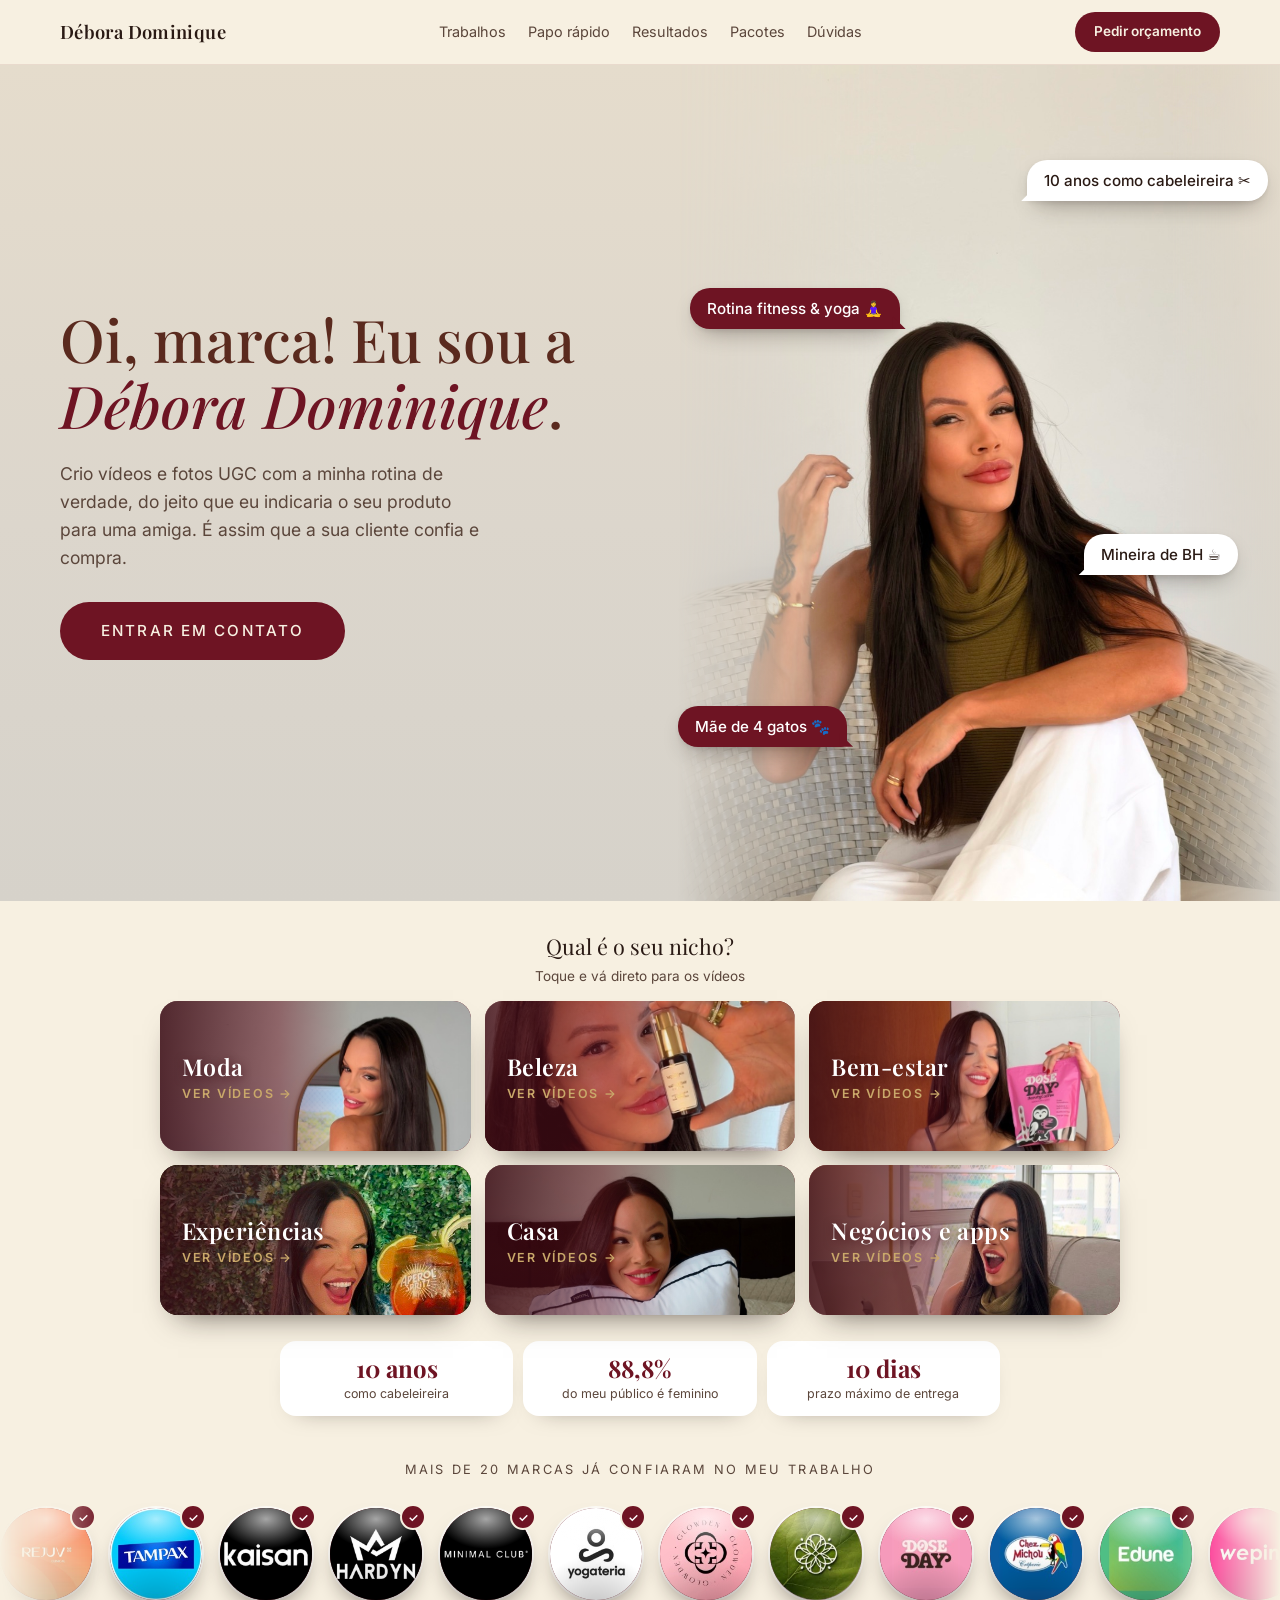
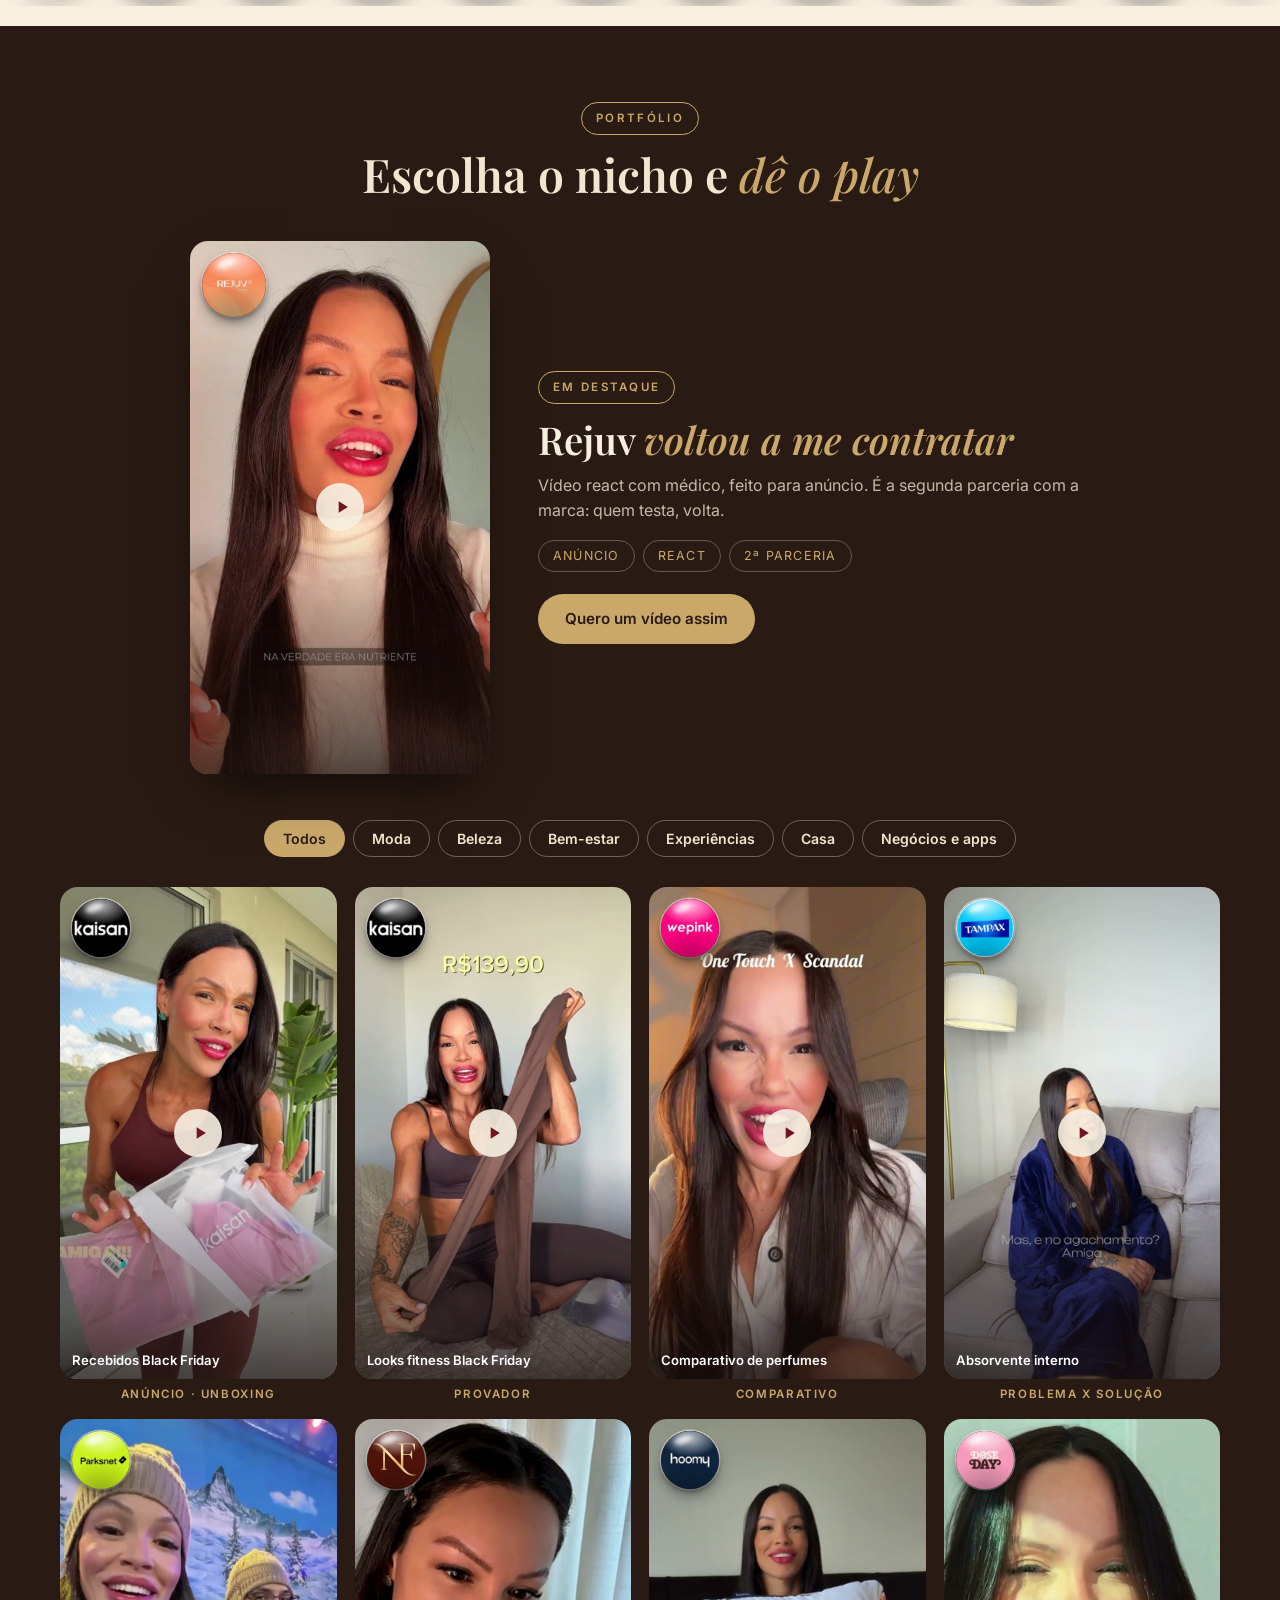
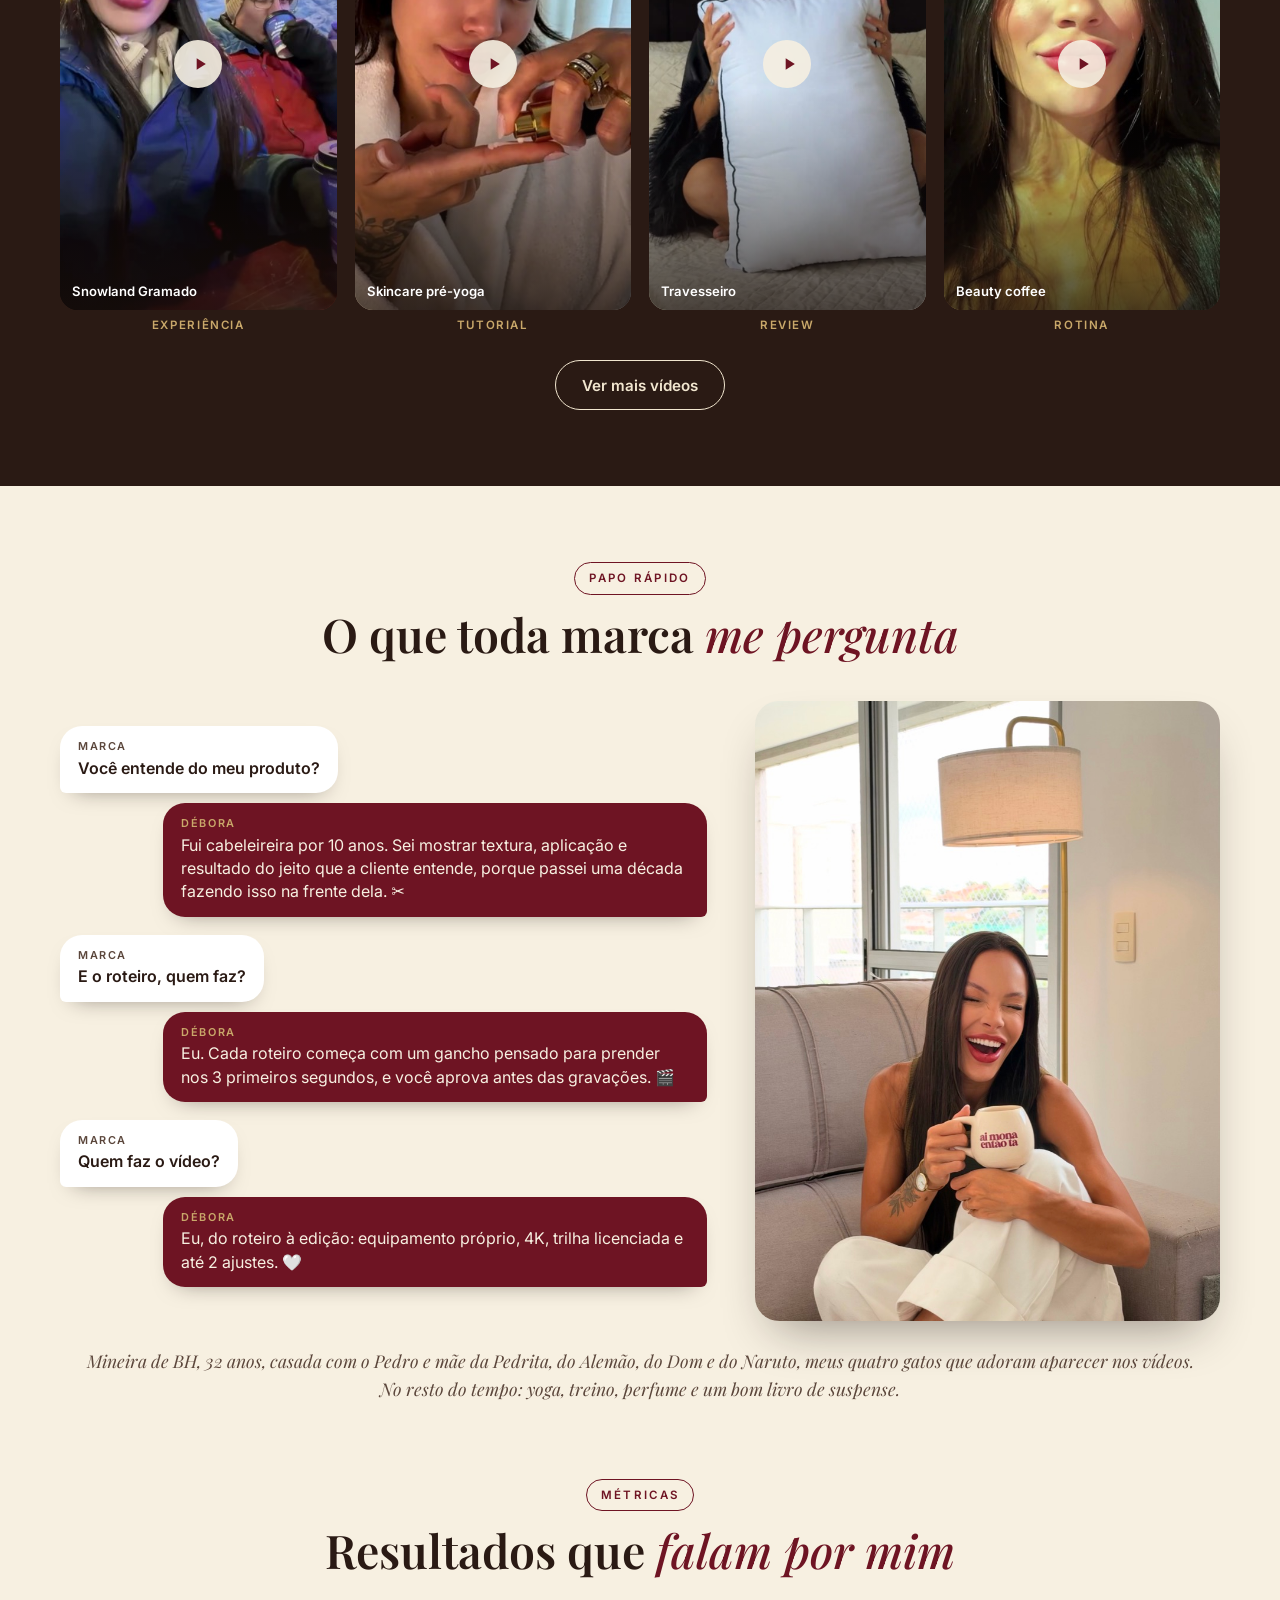
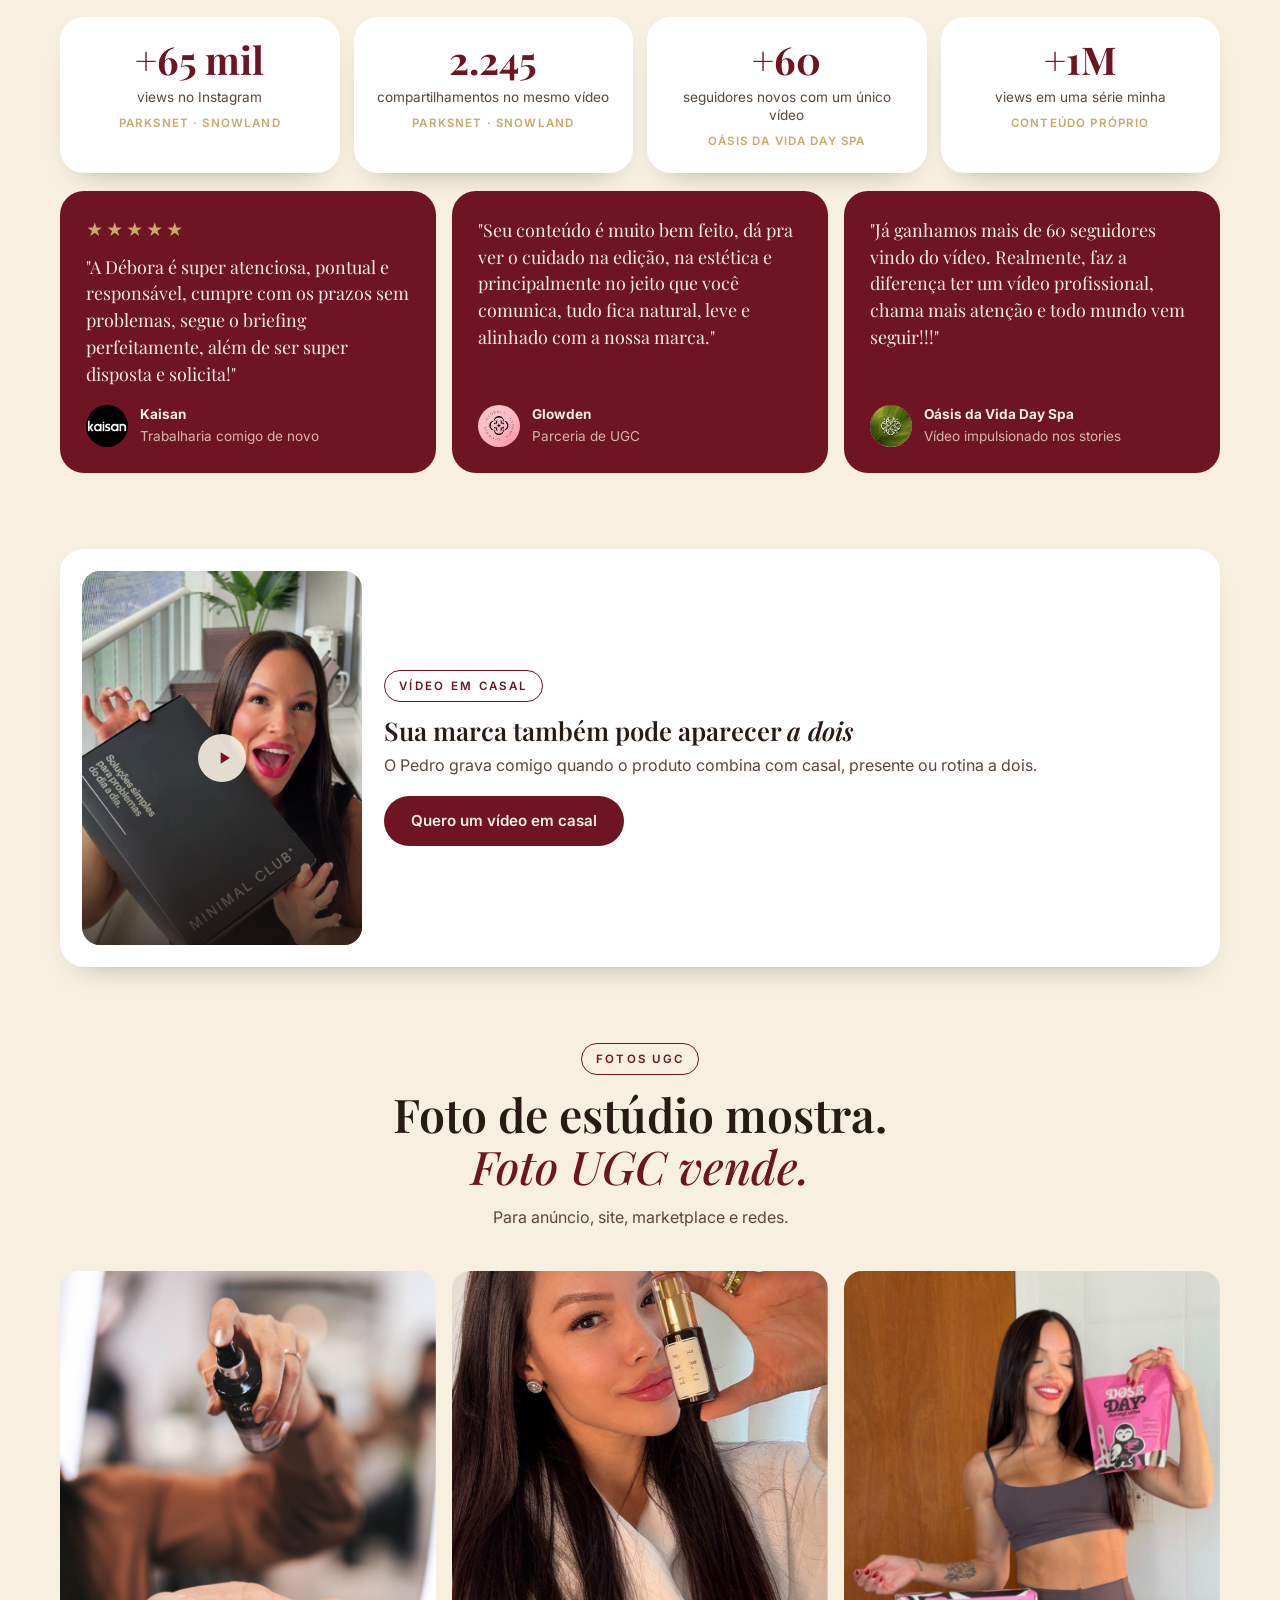
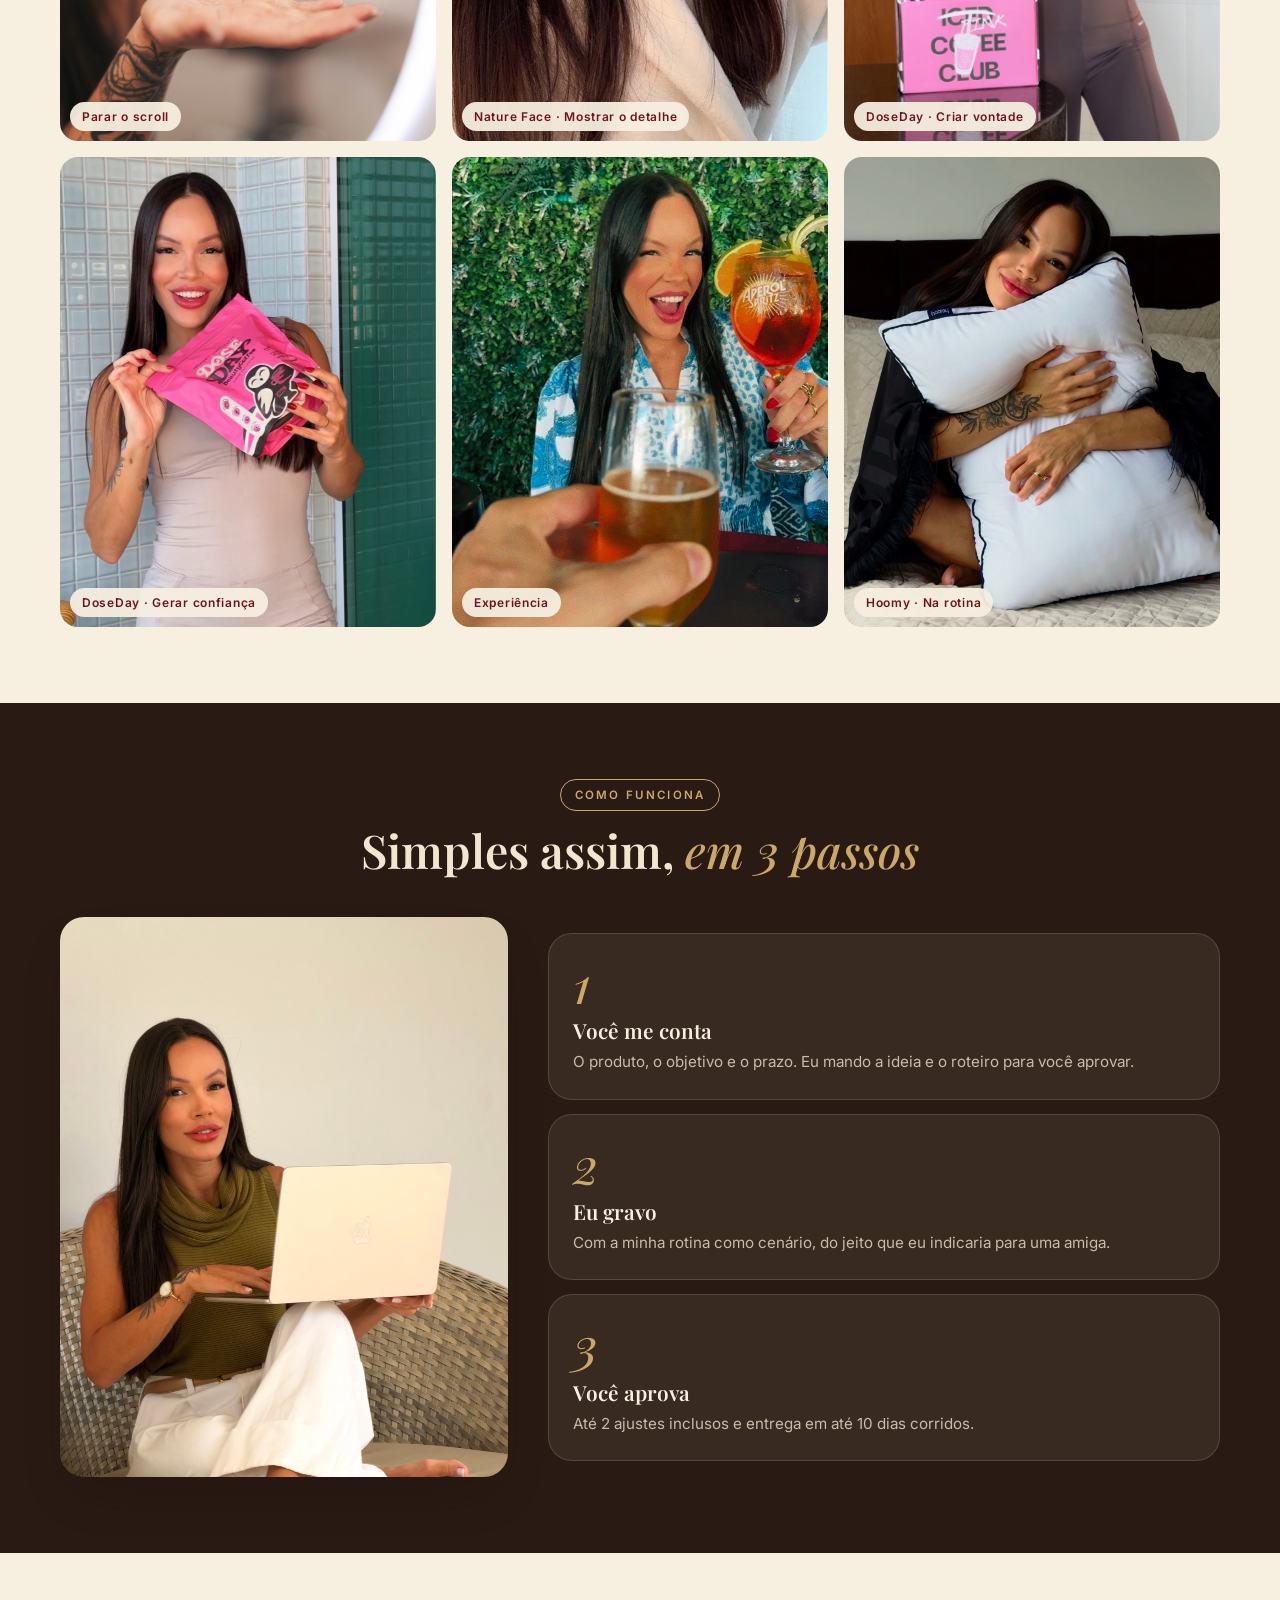
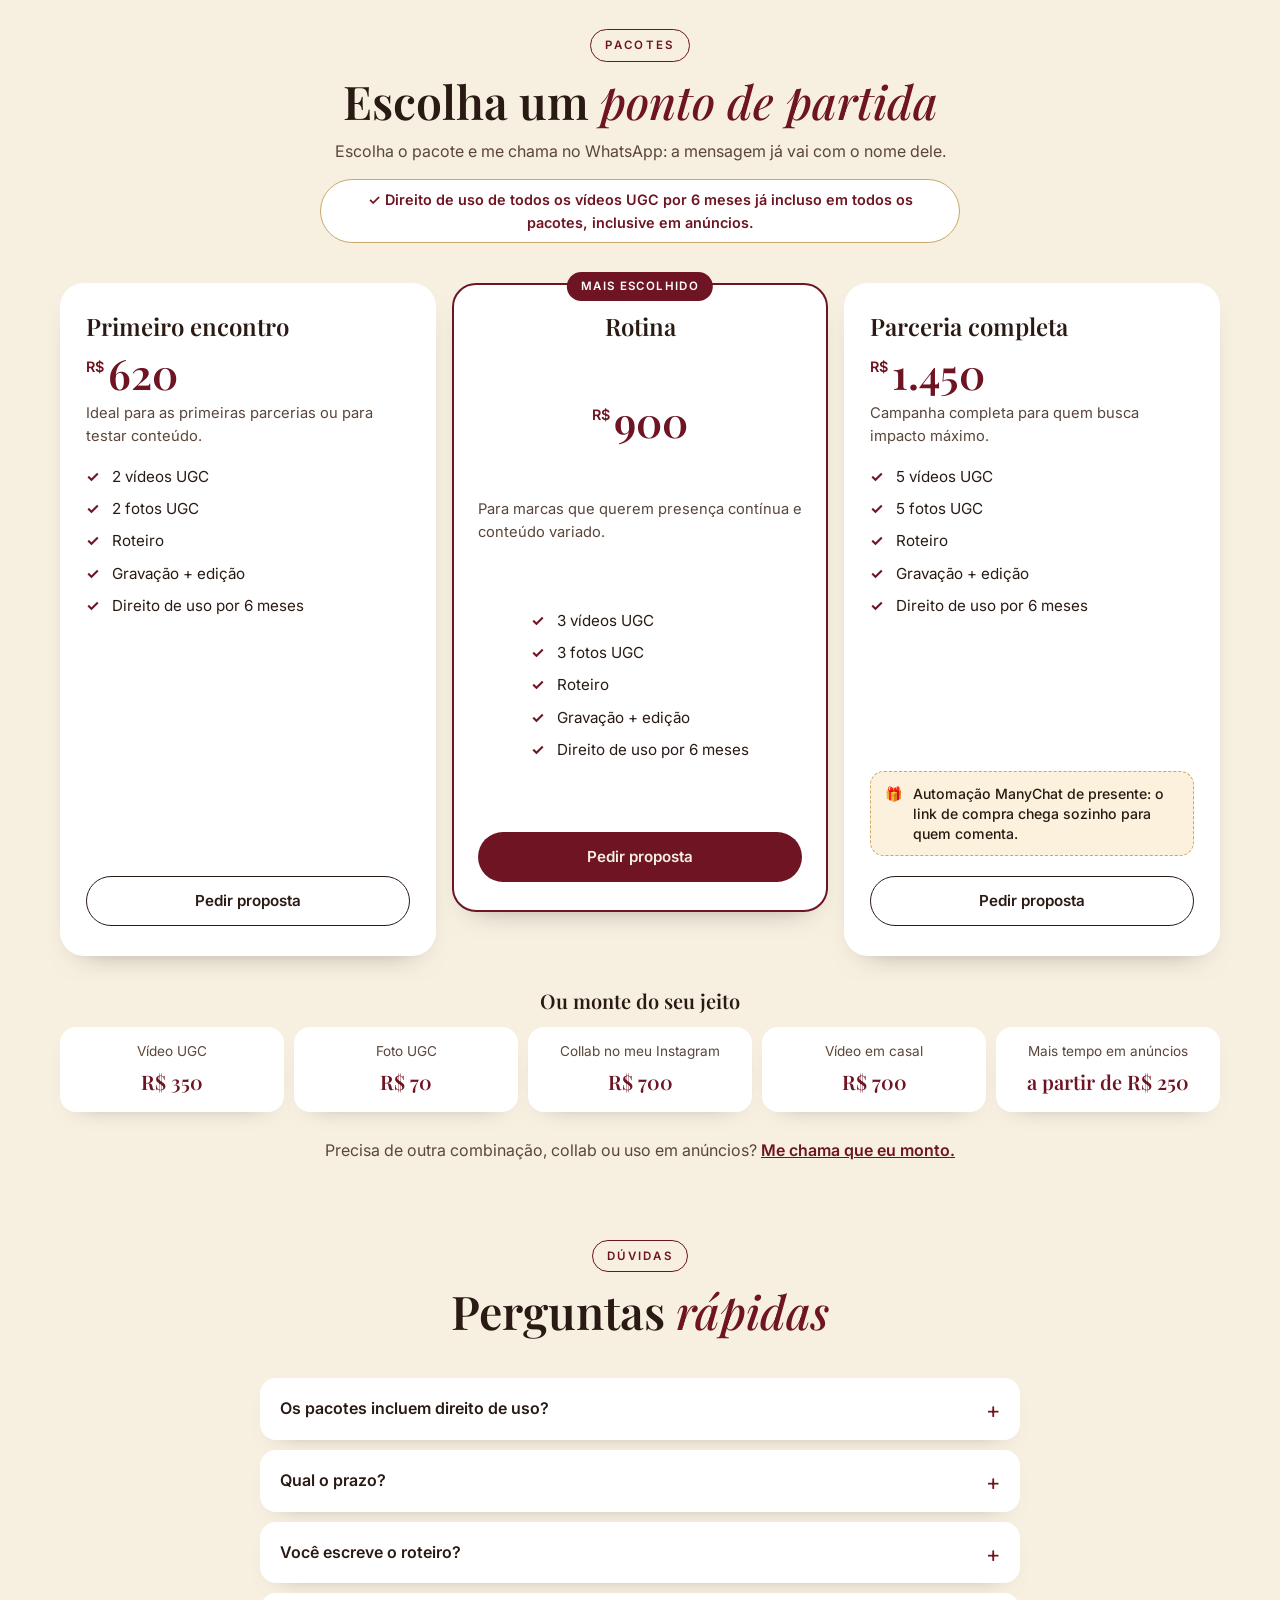
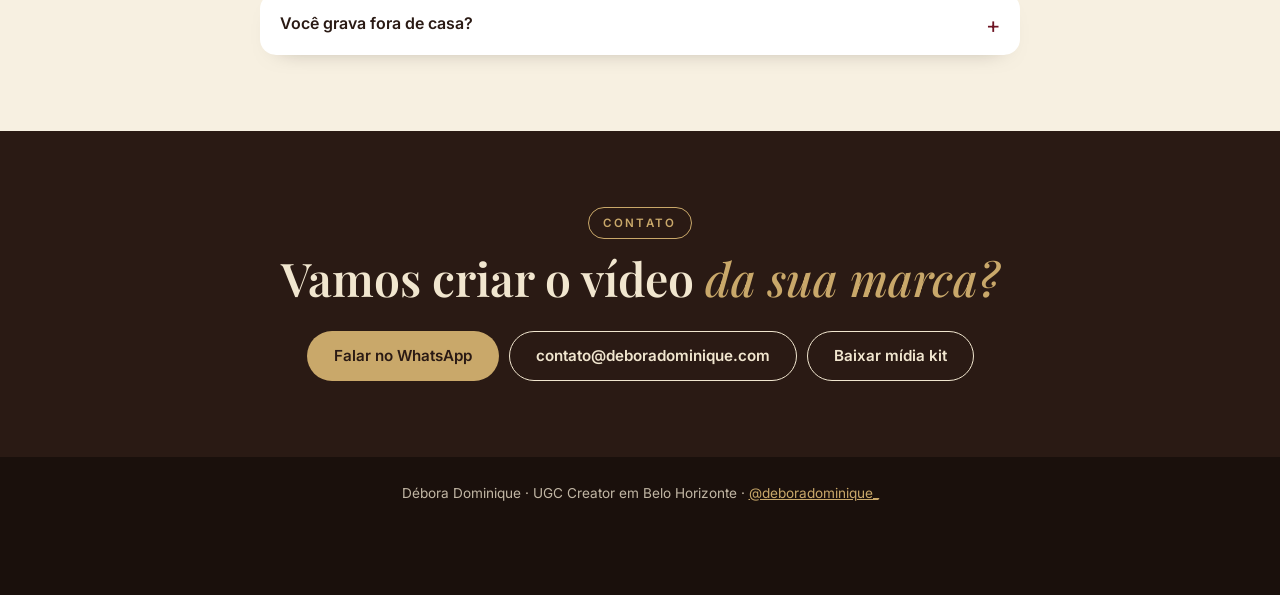
==== commit ea18fb84: "Portfólio: tira a quantidade de vídeos dos nichos Co-Authored-By: Claude Opus 5.5 <noreply@anthropic" ====
--- a/index.html
+++ b/index.html
@@ -668,7 +668,7 @@
   'Experiências': ['img/ugcVontade.jpg', 0.26, 0.55], 'Casa': ['img/casa.jpg', 0.04, 0.5], 'Negócios e apps': ['img/negocios-esp.jpg', 0.39, 0.58]
 };
 $('atalhosNicho').innerHTML = NICHOS.filter((n) => n !== 'Todos').map((n) => { const [foto, topo, x] = FOTO_NICHO[n] || [`img/videos/${(VIDEOS.find((v) => v.nicho === n) || {}).youtube}.jpg`, 0.15, 0.5]; const qtd = VIDEOS.filter((v) => v.nicho === n).length;
-  return `<button type="button" data-ir-nicho="${esc(n)}"><img src="${foto}" alt="" loading="lazy" data-topo="${topo}" data-x="${x}"><span class="an-nome">${esc(n)}</span><span class="an-qtd">${qtd} ${qtd === 1 ? 'vídeo' : 'vídeos'} →</span></button>`; }).join('');
+  return `<button type="button" data-ir-nicho="${esc(n)}"><img src="${foto}" alt="" loading="lazy" data-topo="${topo}" data-x="${x}"><span class="an-nome">${esc(n)}</span><span class="an-qtd">Ver vídeos →</span></button>`; }).join('');
 // Enquadra cada foto: um respiro acima da cabeça e o rosto do lado oposto ao texto
 function enquadrarNichos() {
   document.querySelectorAll('#atalhosNicho img').forEach((img) => {
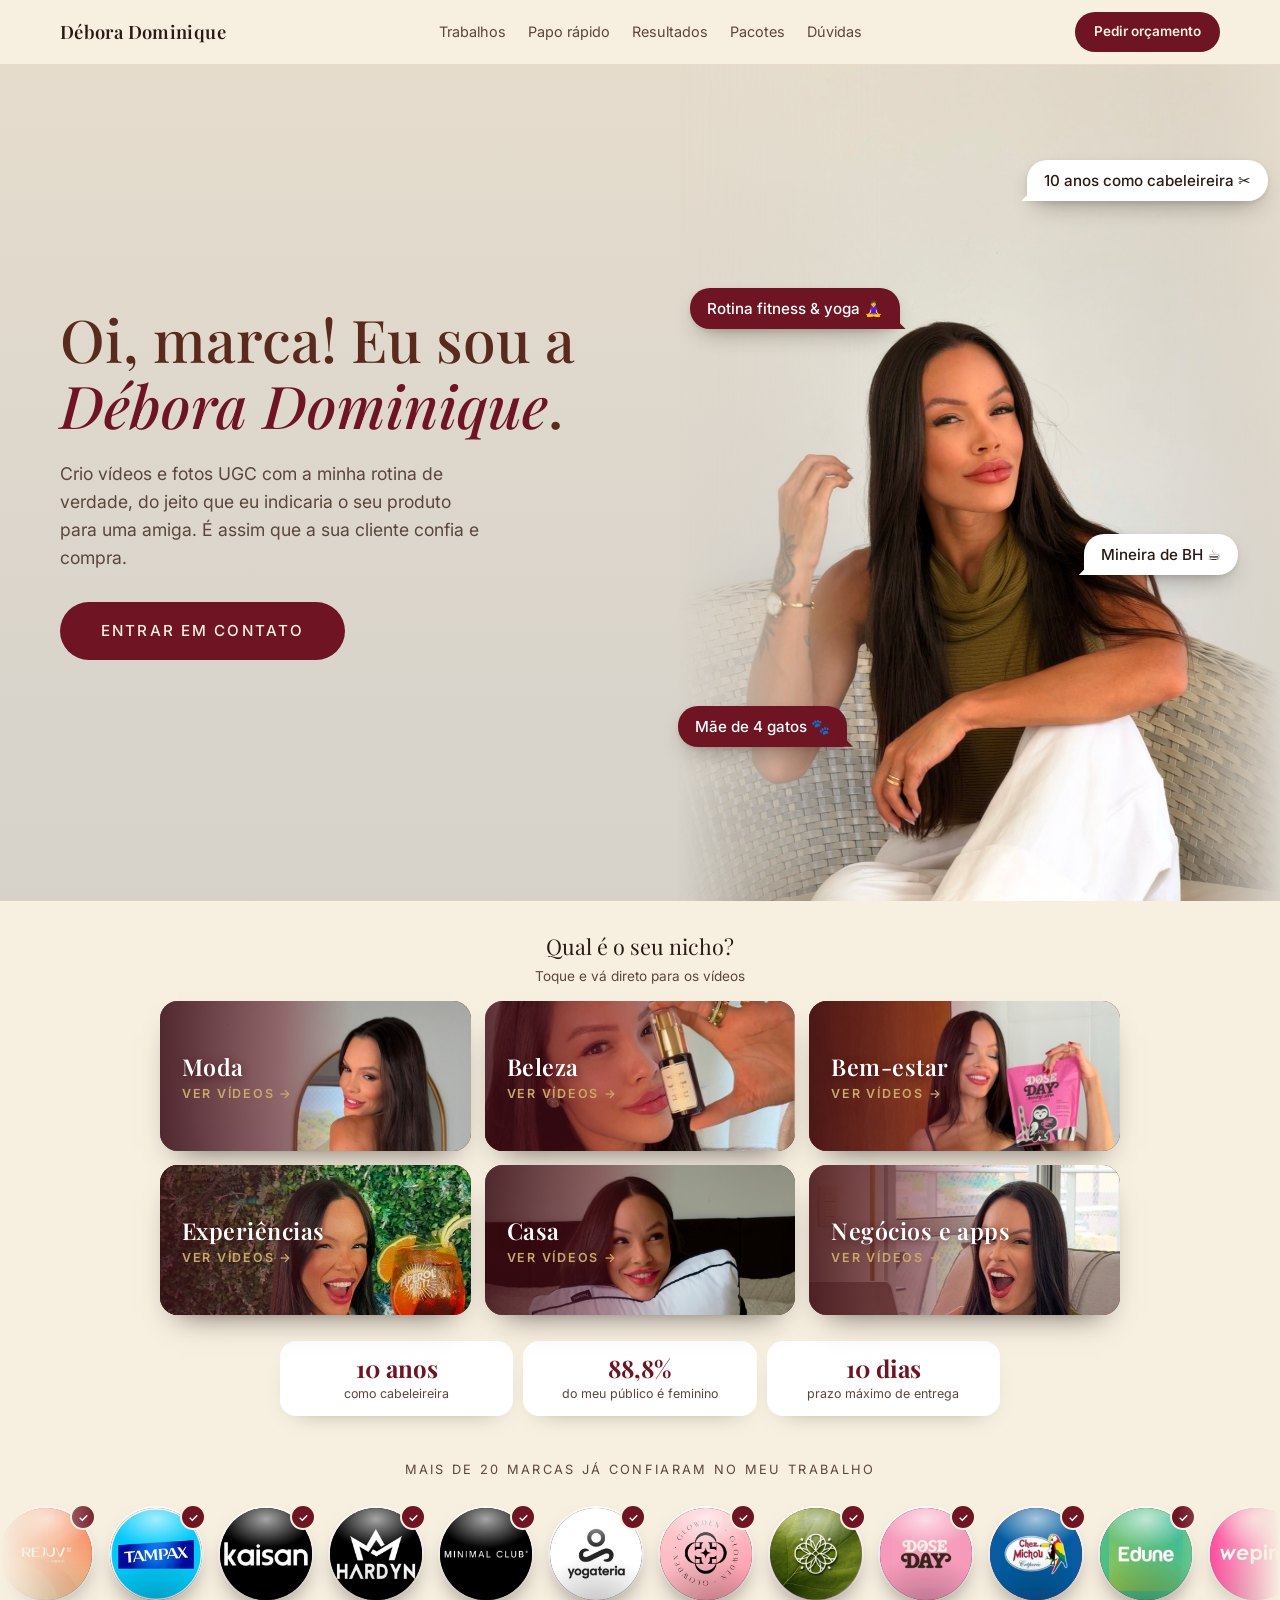
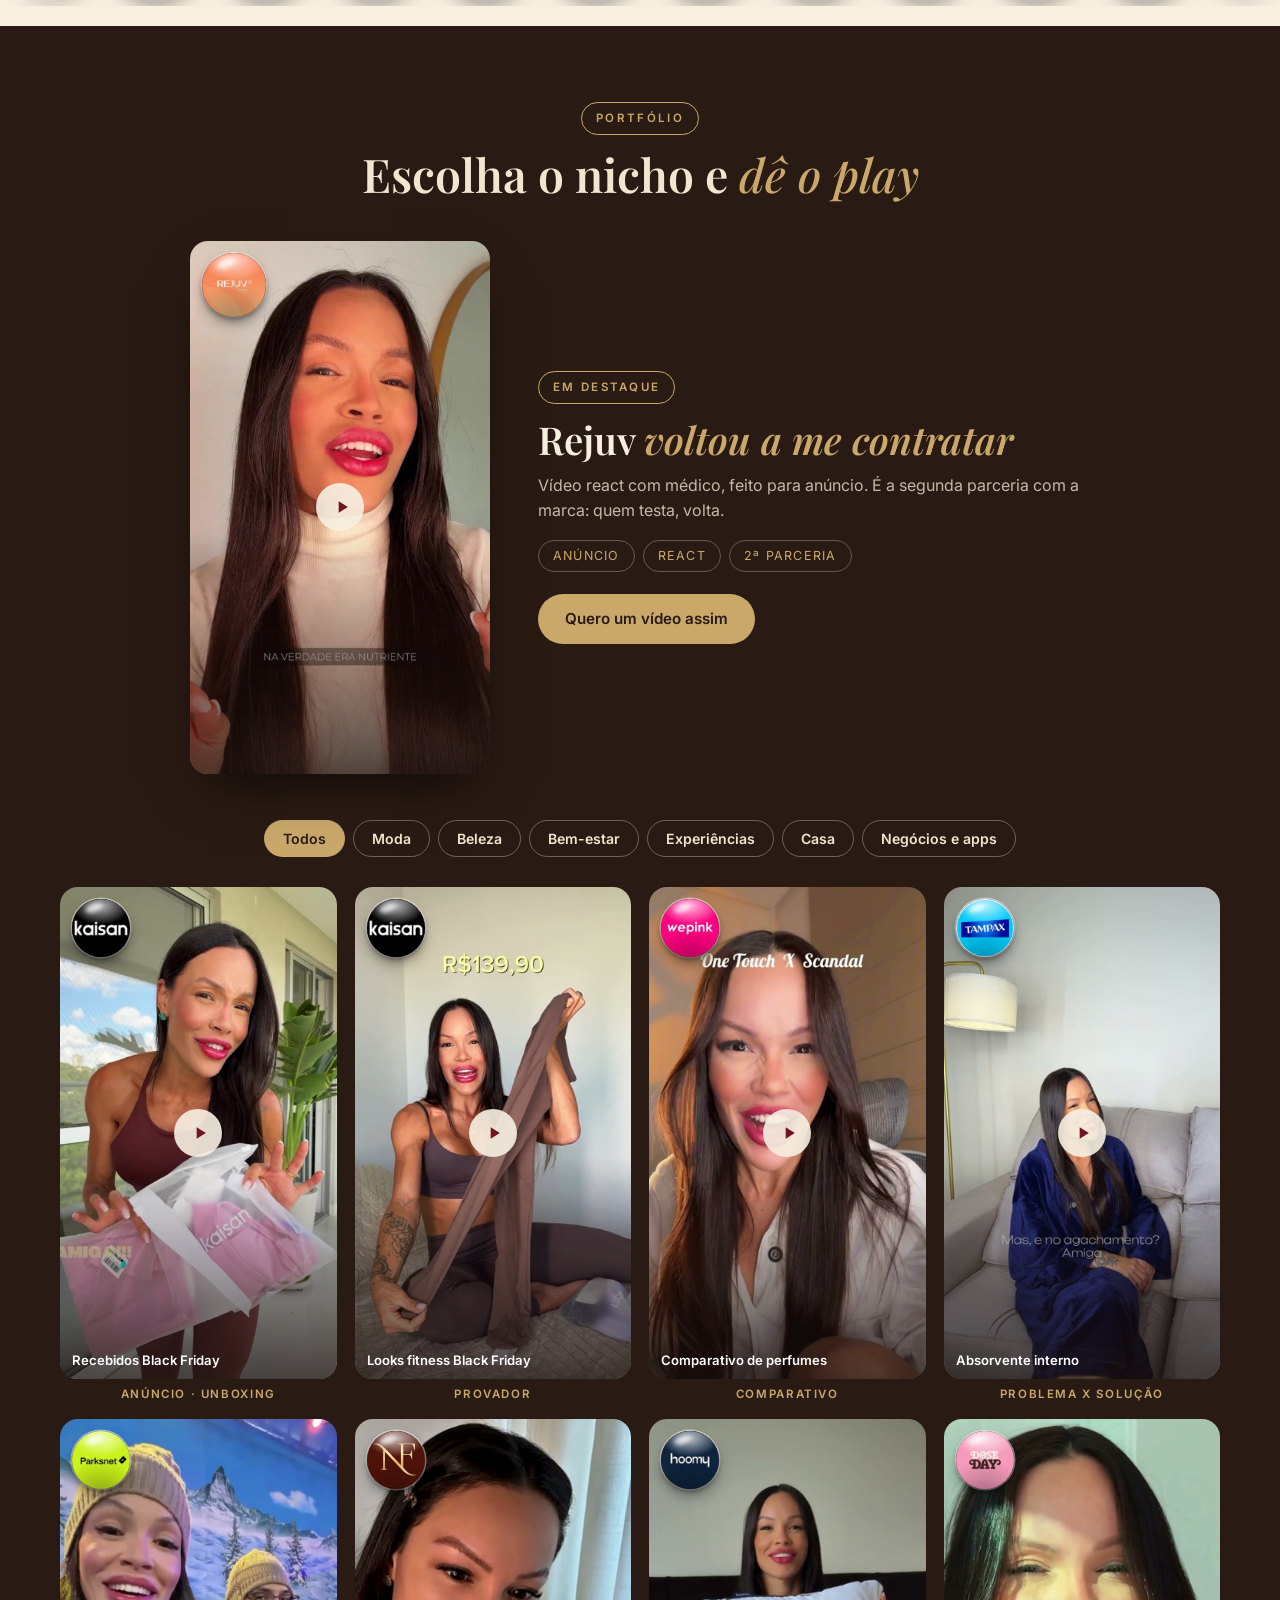
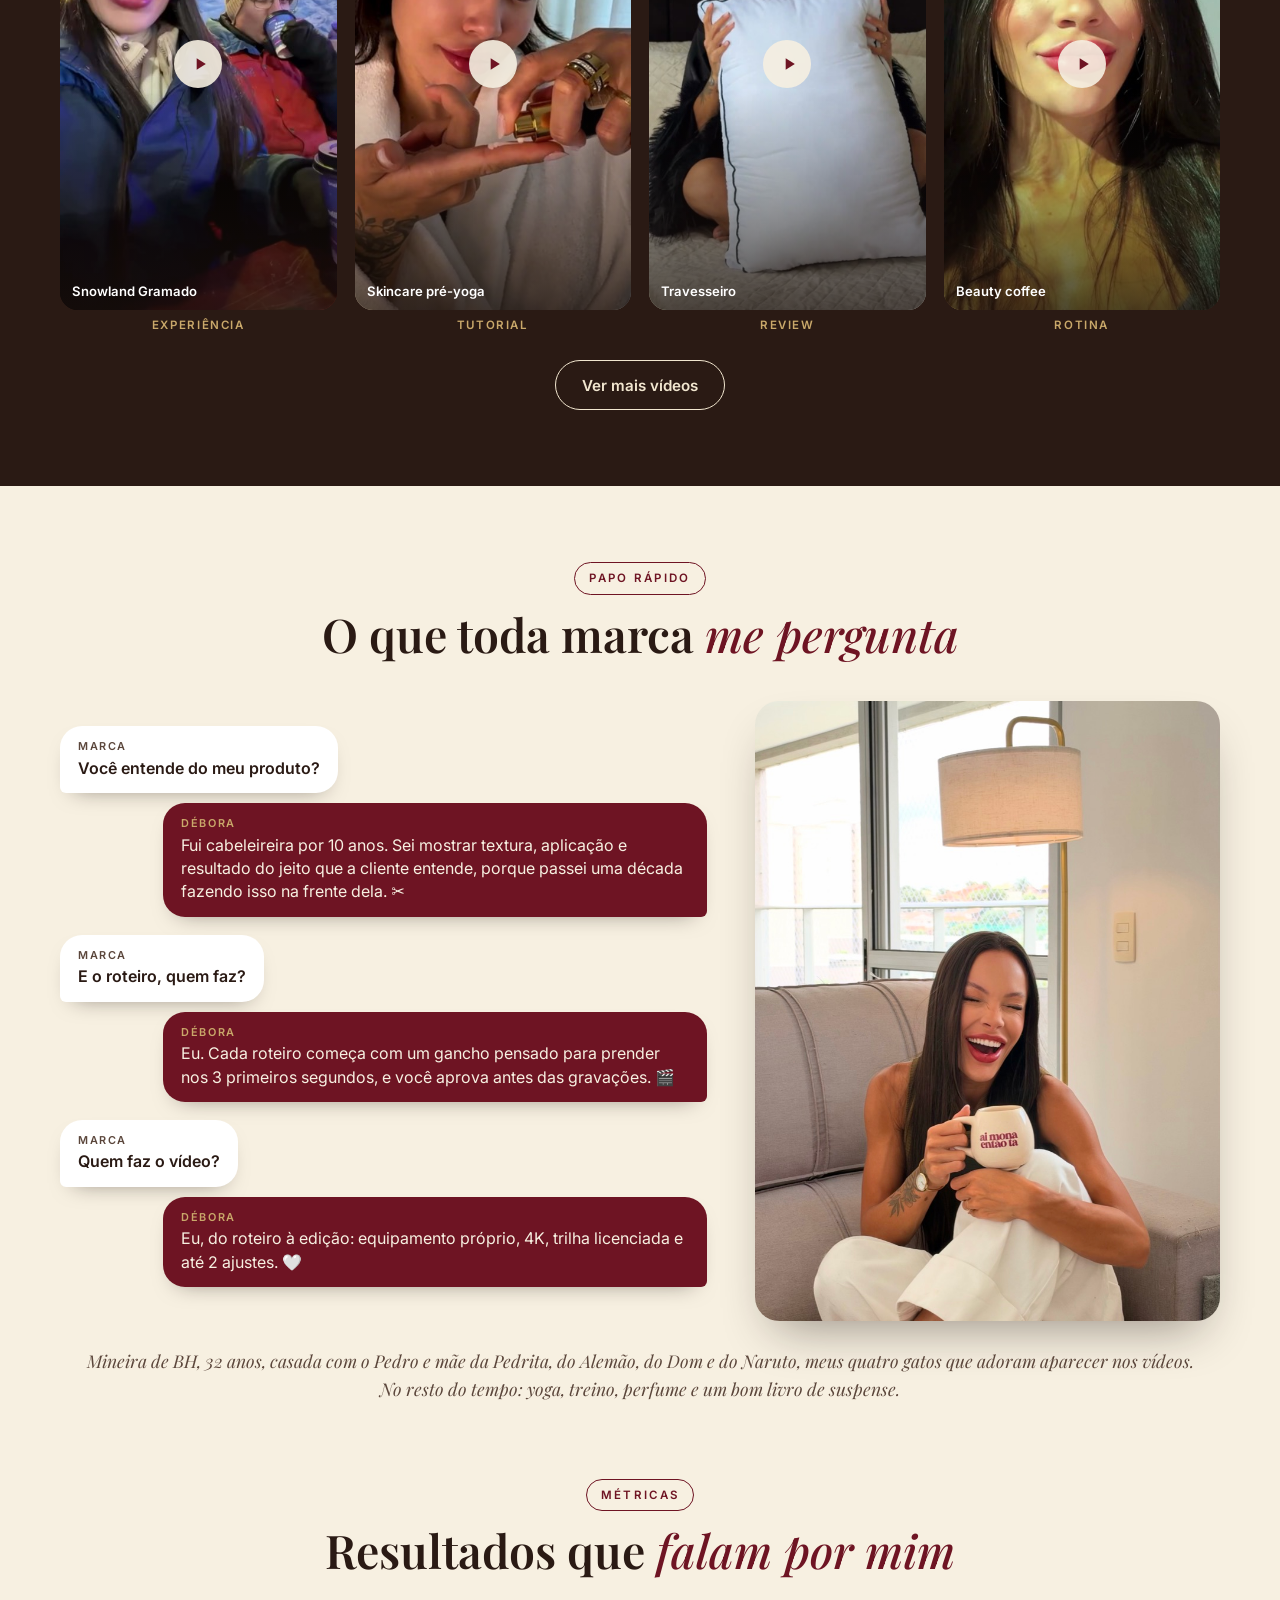
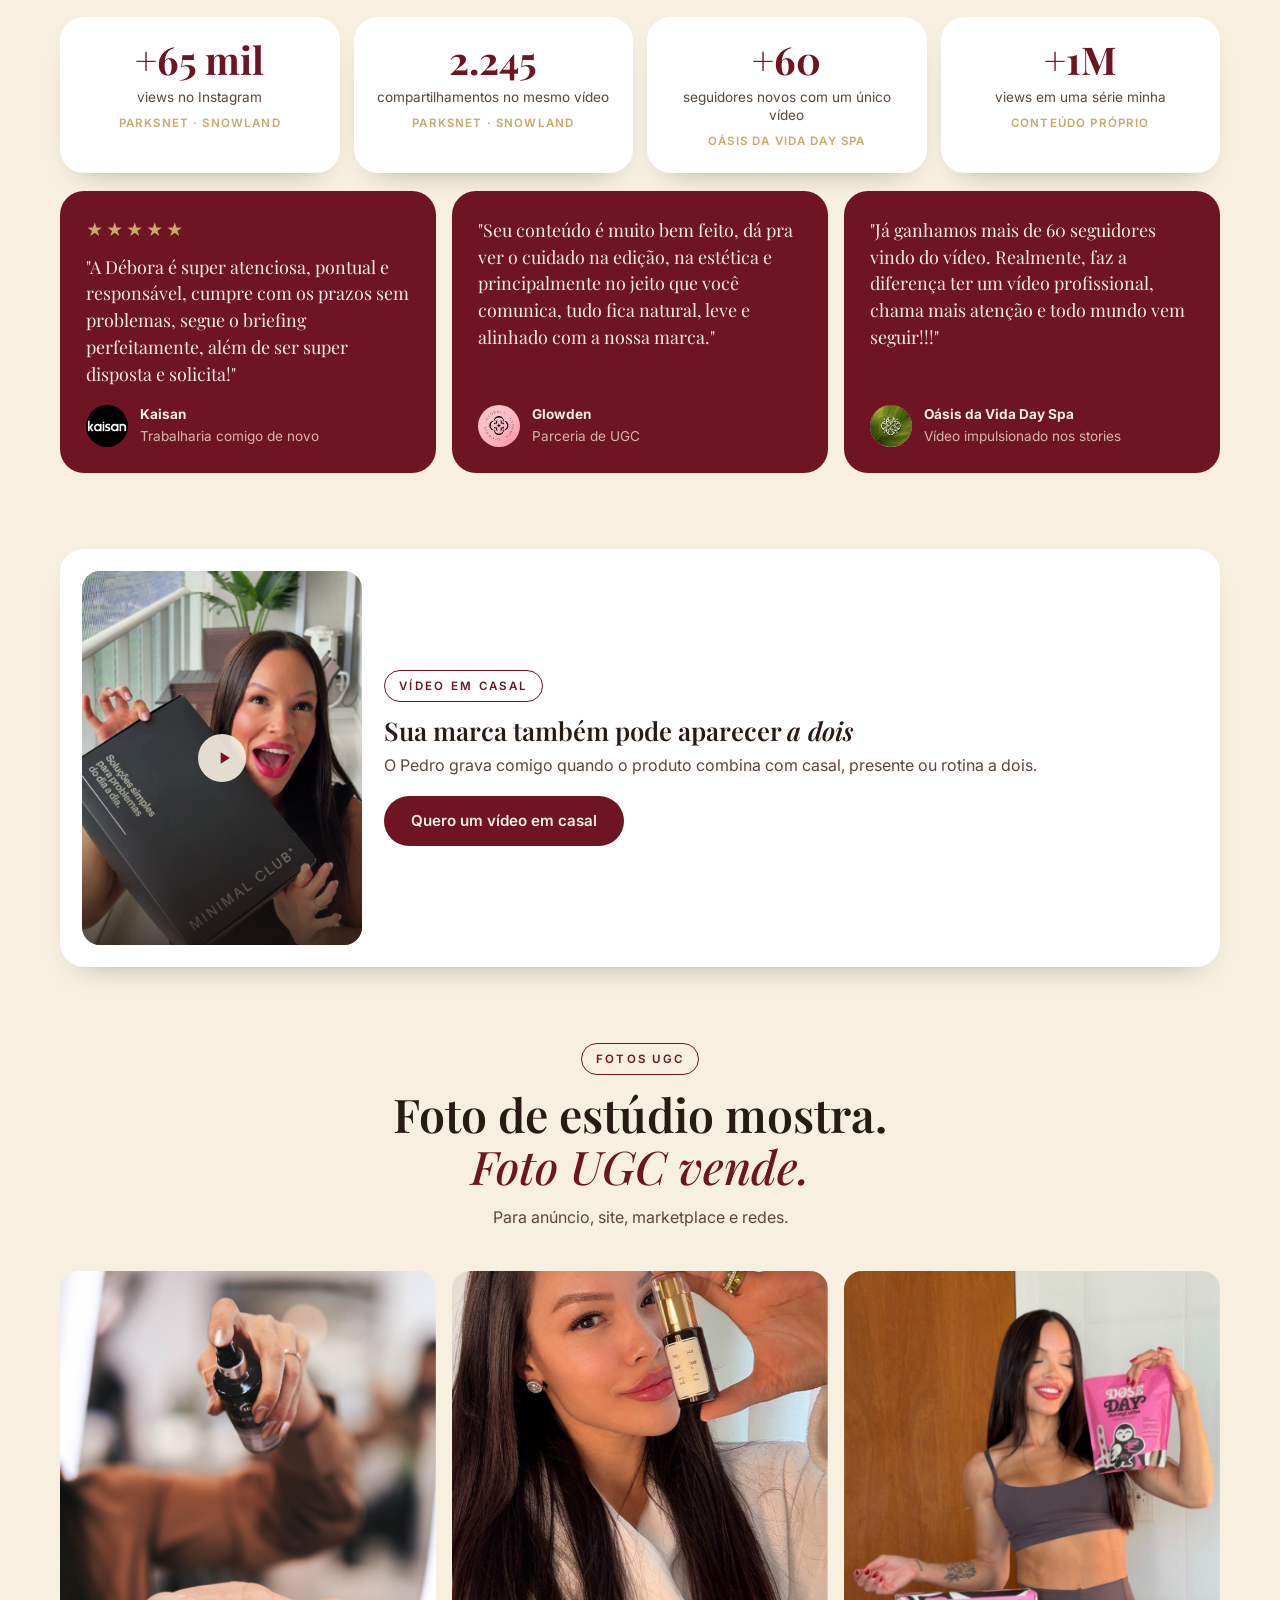
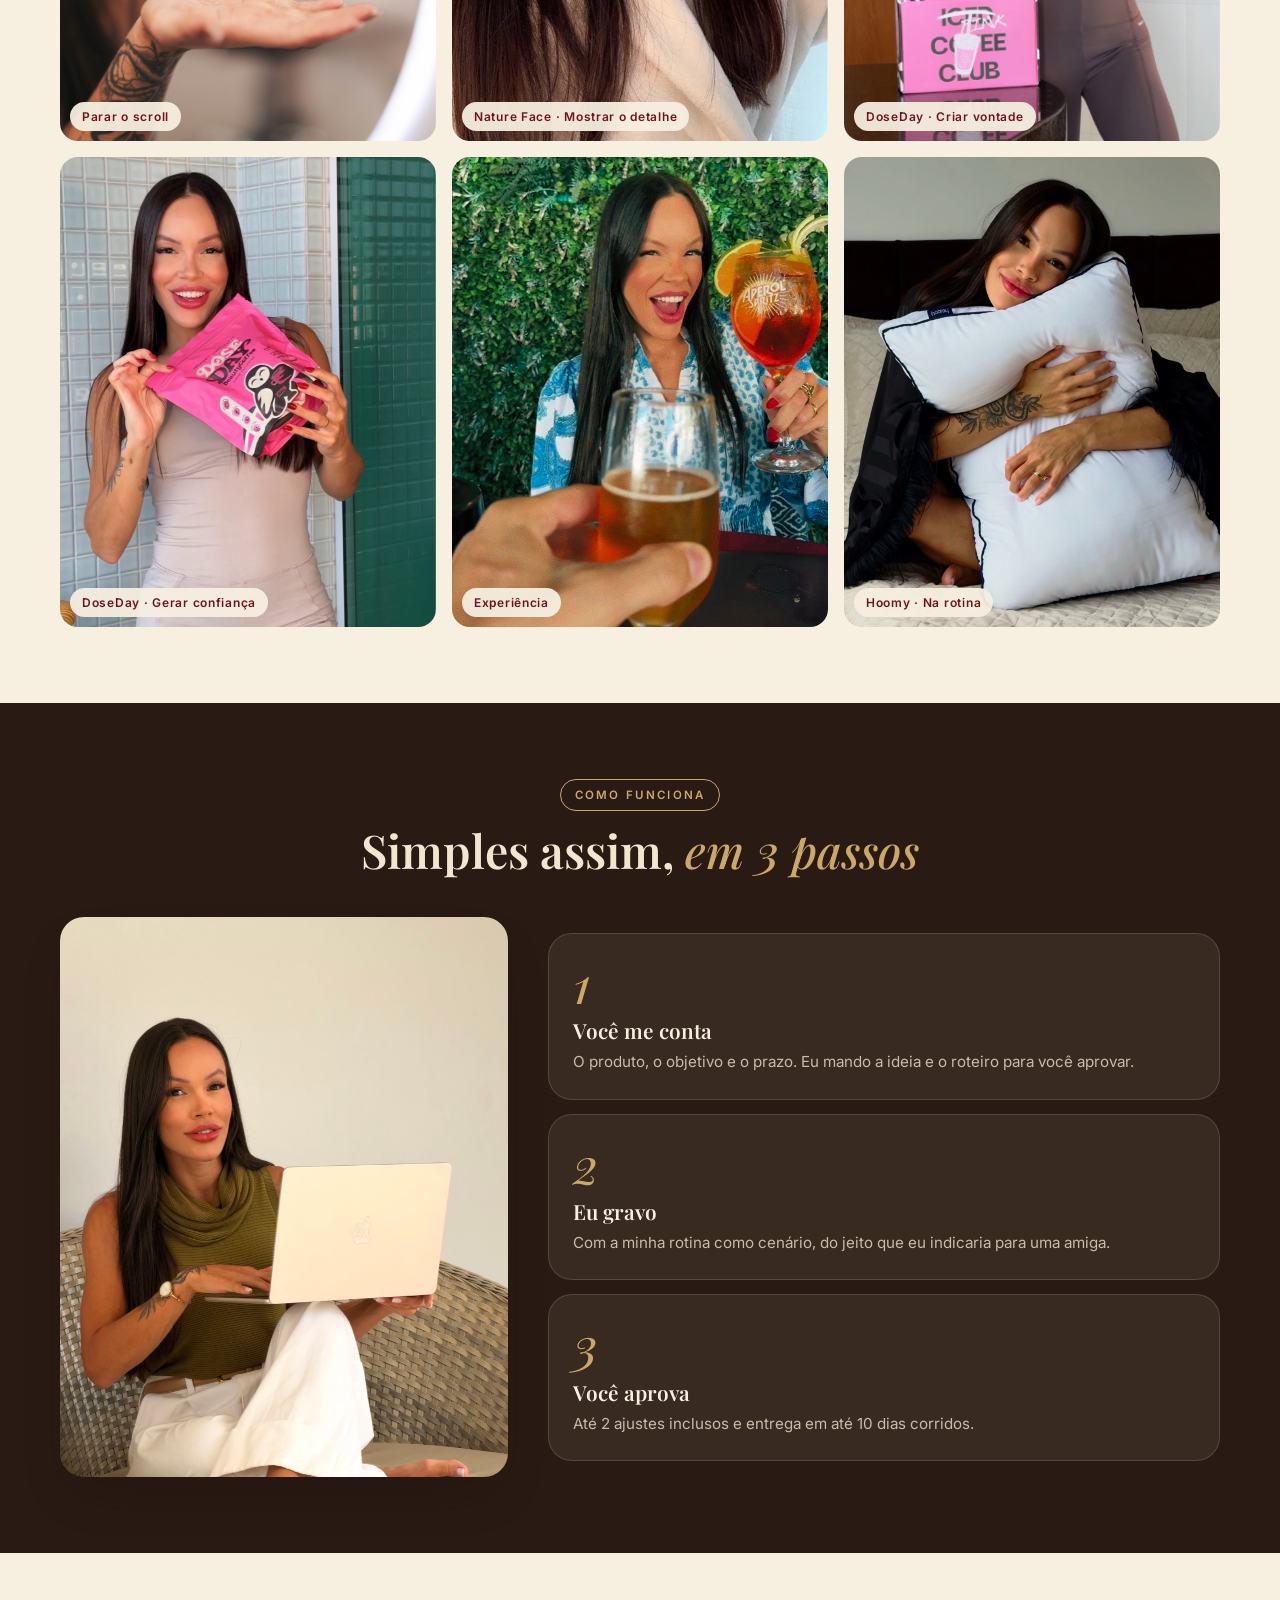
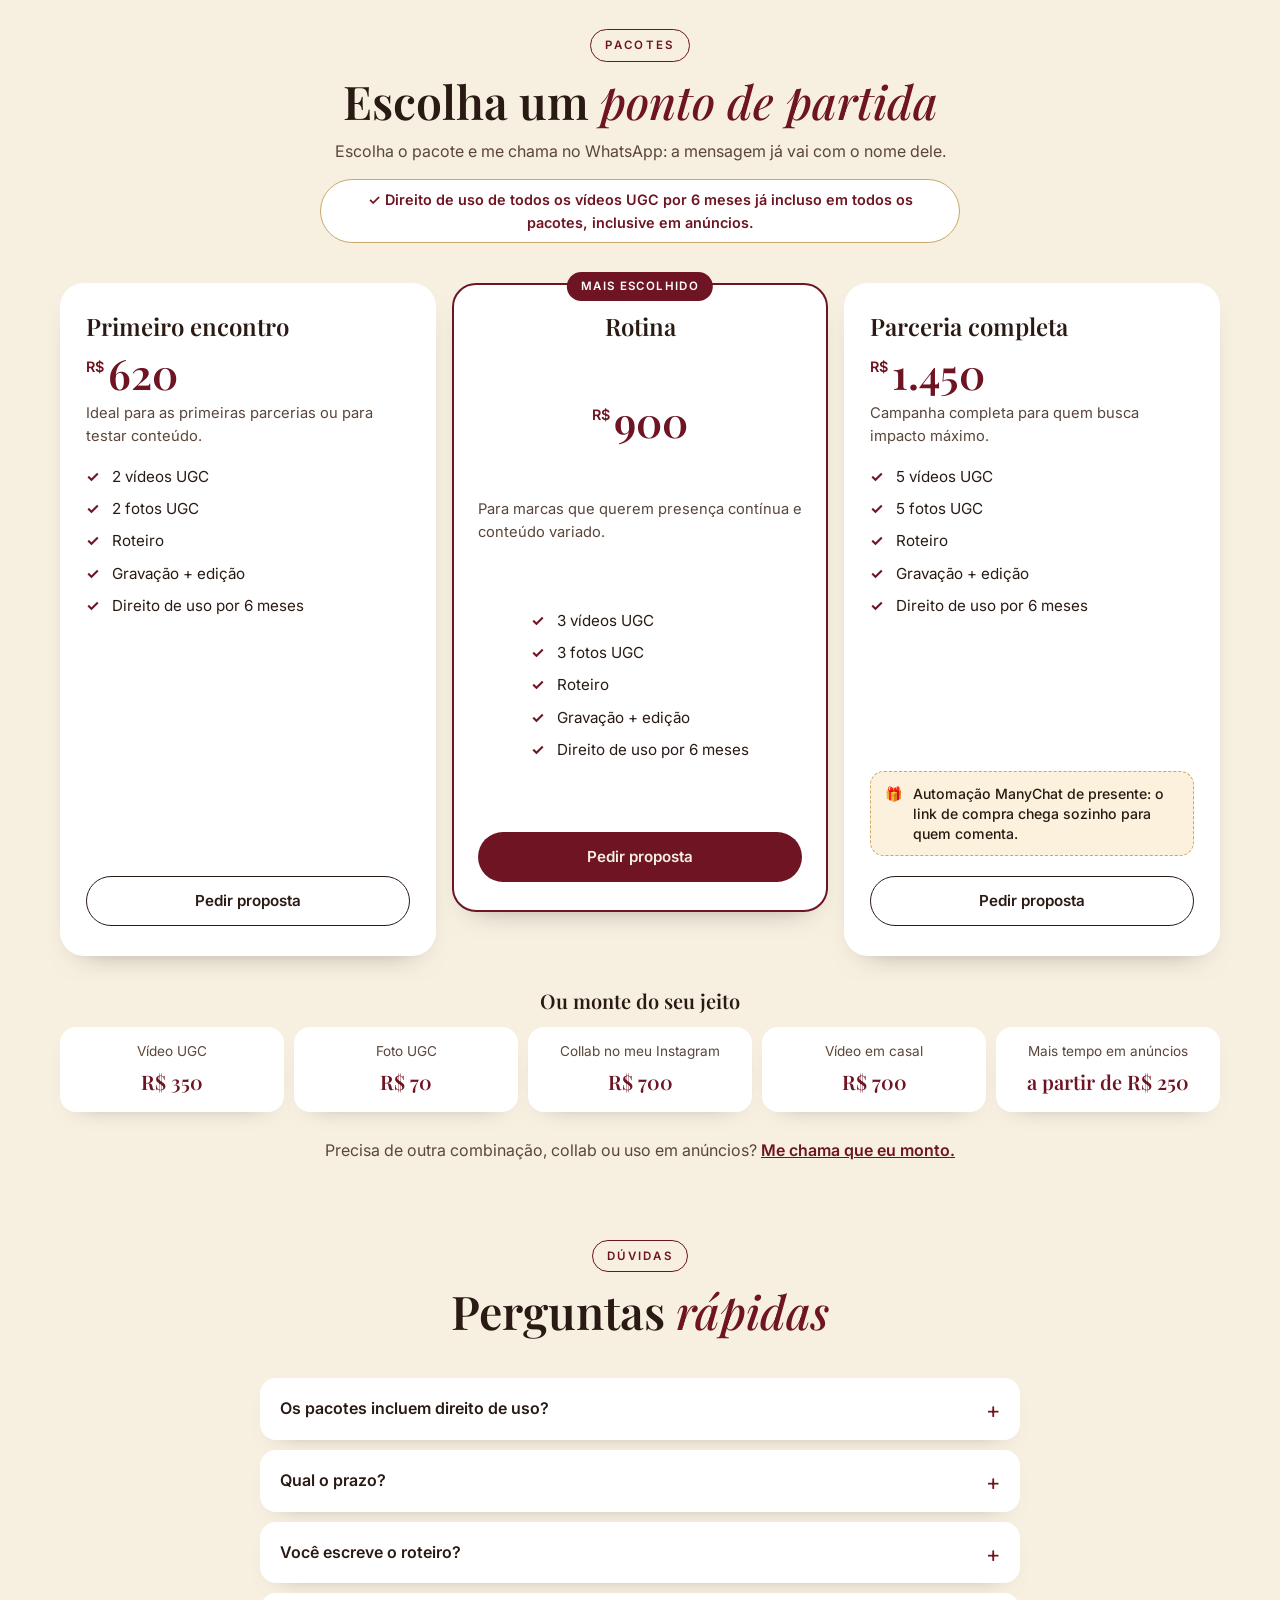
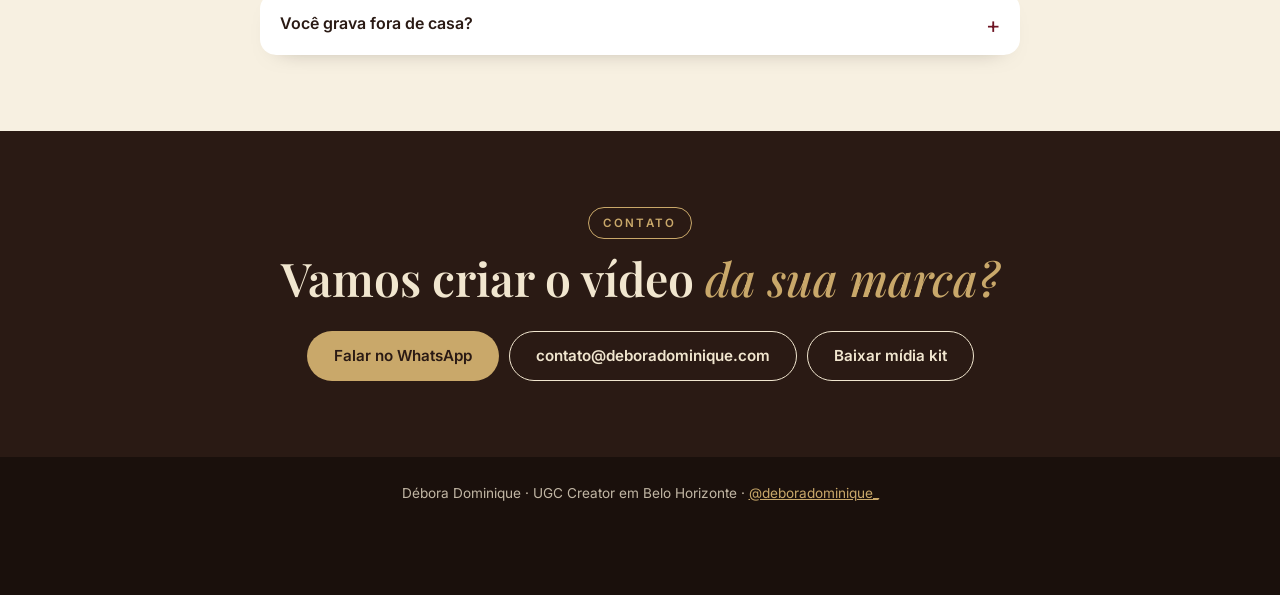
==== commit 68e024ee: "Portfólio: rosto longe do texto nos nichos em todas as telas Co-Authored-By: Claude Opus 5.5 <norepl" ====
--- a/index.html
+++ b/index.html
@@ -130,6 +130,7 @@
   .an-nome { text-shadow: 0 2px 10px rgba(61, 11, 20, .8); }
   .an-nome { position: relative; z-index: 1; font-family: var(--titulo); font-size: 1.45rem; font-weight: 600; letter-spacing: .02em; }
   .an-qtd { position: relative; z-index: 1; margin-top: 4px; font-size: .78rem; letter-spacing: .14em; text-transform: uppercase; color: var(--dourado); font-weight: 600; }
+  @media (max-width: 1000px) { .atalhos-lista button::after { background: linear-gradient(0deg, rgba(61, 11, 20, .85) 0%, rgba(110, 20, 35, .25) 55%, rgba(110, 20, 35, 0) 75%); } .atalhos-lista button { justify-content: flex-end; padding-bottom: 14px; } }
   @media (max-width: 760px) { .atalhos-lista button::after { background: linear-gradient(0deg, rgba(61, 11, 20, .85) 0%, rgba(110, 20, 35, .25) 55%, rgba(110, 20, 35, 0) 75%); } .atalhos-lista button { justify-content: flex-end; padding-bottom: 12px; } .atalhos-lista { grid-template-columns: 1fr 1fr; gap: 10px; } .atalhos-lista button { height: 120px; padding: 0 14px; } .an-nome { font-size: 1.1rem; } .an-qtd { font-size: .66rem; letter-spacing: .1em; } }
 
   /* Faixa de marcas */
@@ -665,7 +666,7 @@
 // O enquadramento é calculado na hora, para a cabeça nunca ser cortada em nenhum tamanho de tela
 const FOTO_NICHO = {
   'Moda': ['img/moda.jpg', 0.2, 0.66], 'Beleza': ['img/ugc-natureface.jpg', 0.16, 0.52], 'Bem-estar': ['img/bemestar.jpg', 0.04, 0.6],
-  'Experiências': ['img/ugcVontade.jpg', 0.26, 0.55], 'Casa': ['img/casa.jpg', 0.04, 0.5], 'Negócios e apps': ['img/negocios-esp.jpg', 0.39, 0.58]
+  'Experiências': ['img/ugcVontade.jpg', 0.26, 0.55], 'Casa': ['img/casa.jpg', 0.04, 0.5], 'Negócios e apps': ['img/negocios-dir.jpg', 0.39, 0.73]
 };
 $('atalhosNicho').innerHTML = NICHOS.filter((n) => n !== 'Todos').map((n) => { const [foto, topo, x] = FOTO_NICHO[n] || [`img/videos/${(VIDEOS.find((v) => v.nicho === n) || {}).youtube}.jpg`, 0.15, 0.5]; const qtd = VIDEOS.filter((v) => v.nicho === n).length;
   return `<button type="button" data-ir-nicho="${esc(n)}"><img src="${foto}" alt="" loading="lazy" data-topo="${topo}" data-x="${x}"><span class="an-nome">${esc(n)}</span><span class="an-qtd">Ver vídeos →</span></button>`; }).join('');
@@ -674,7 +675,7 @@
   document.querySelectorAll('#atalhosNicho img').forEach((img) => {
     if (!img.naturalWidth) return;
     const W = img.clientWidth, T = img.clientHeight, k = Math.max(W / img.naturalWidth, T / img.naturalHeight);
-    const Ws = img.naturalWidth * k, Hs = img.naturalHeight * k, celular = innerWidth <= 760;
+    const Ws = img.naturalWidth * k, Hs = img.naturalHeight * k, celular = innerWidth <= 1000;
     const offY = Math.min(Math.max(+img.dataset.topo * Hs - T * 0.08, 0), Hs - T);
     const offX = Math.min(Math.max(+img.dataset.x * Ws - W * (celular ? 0.5 : 0.66), 0), Ws - W);
     img.style.objectPosition = `${-offX}px ${-offY}px`;
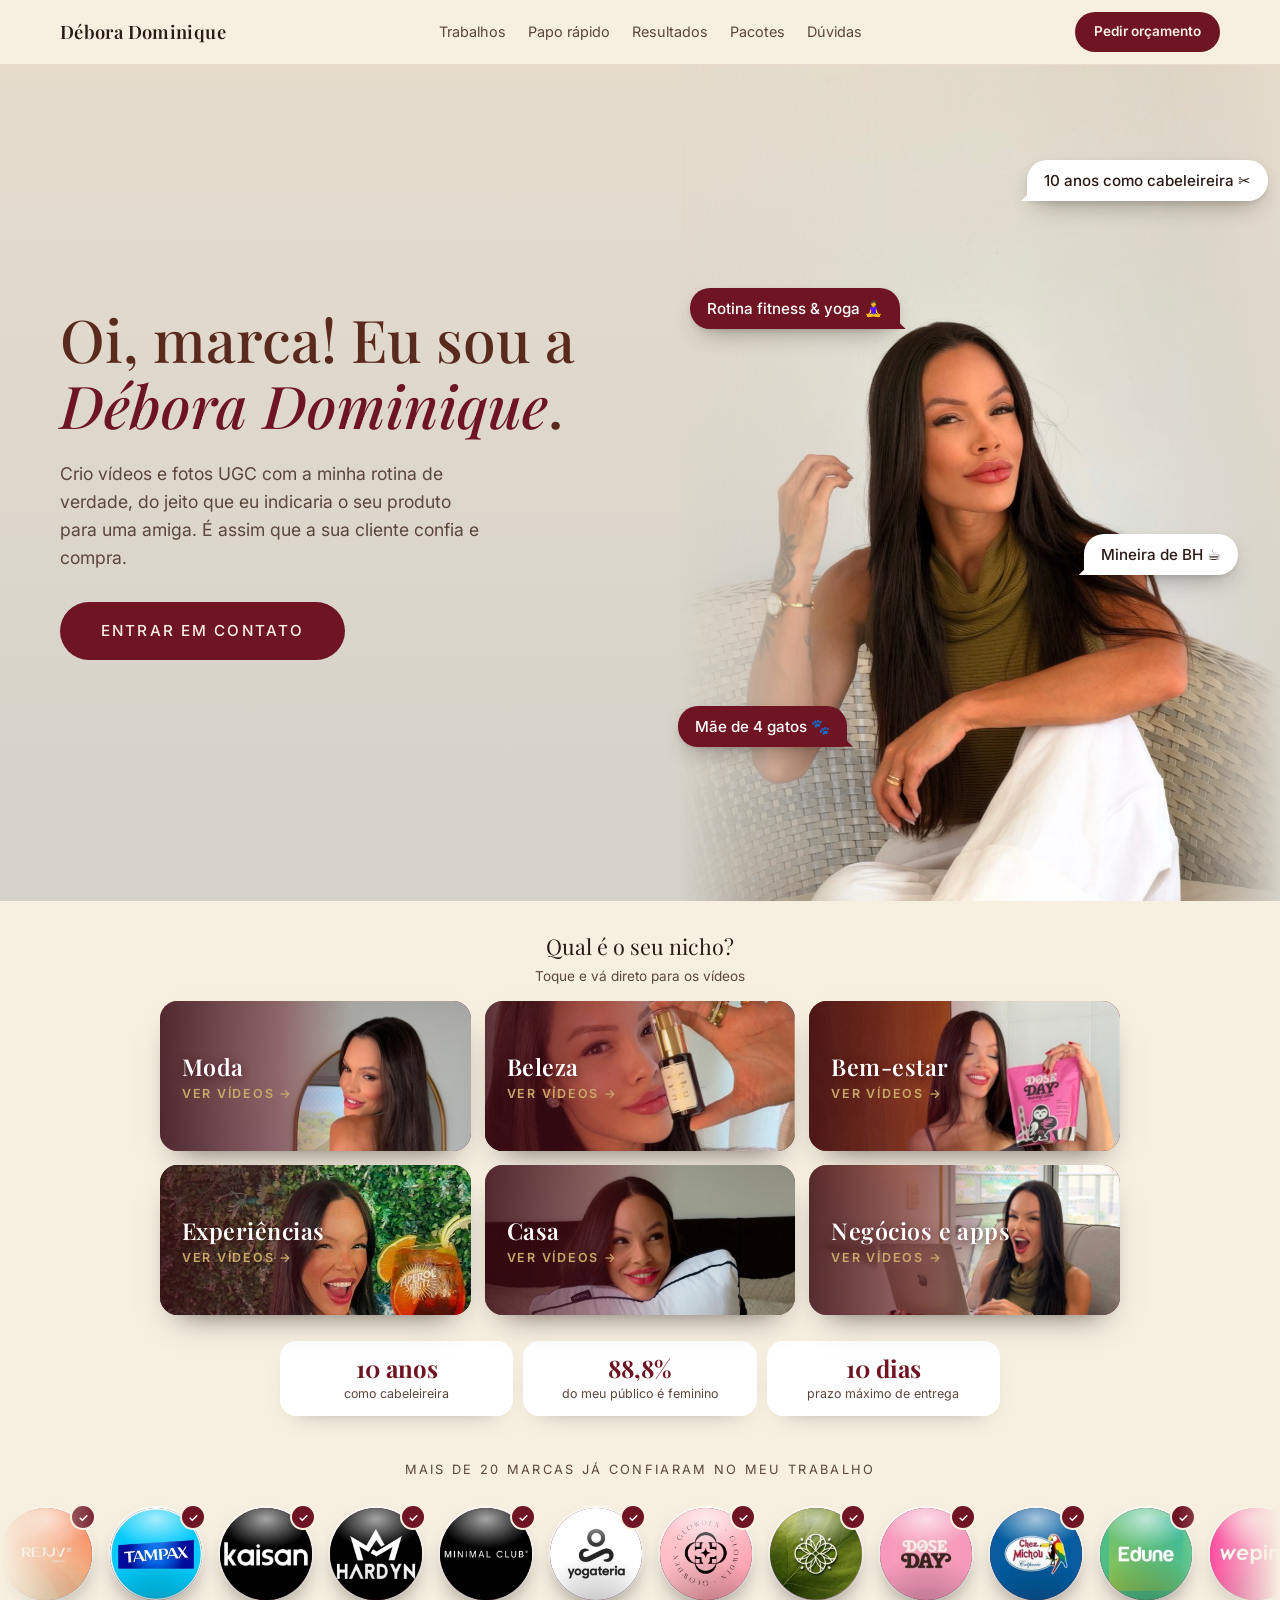
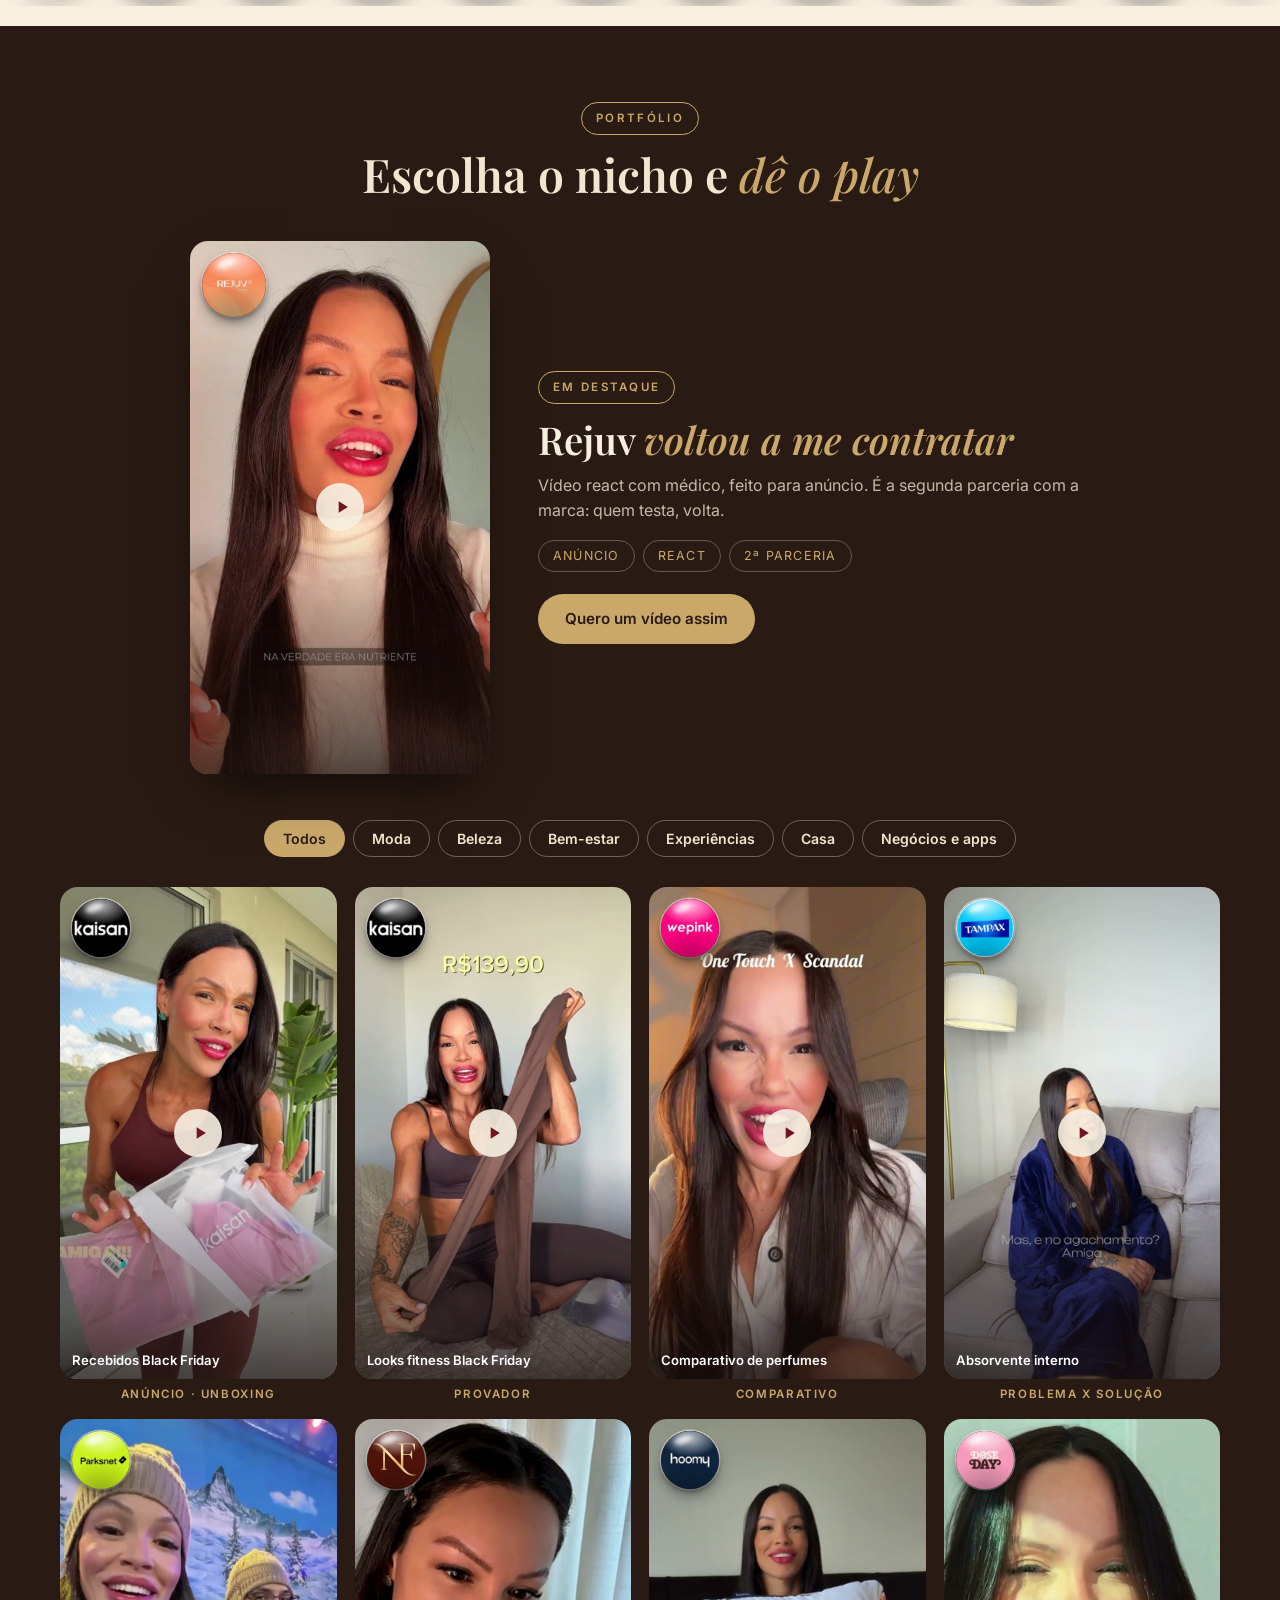
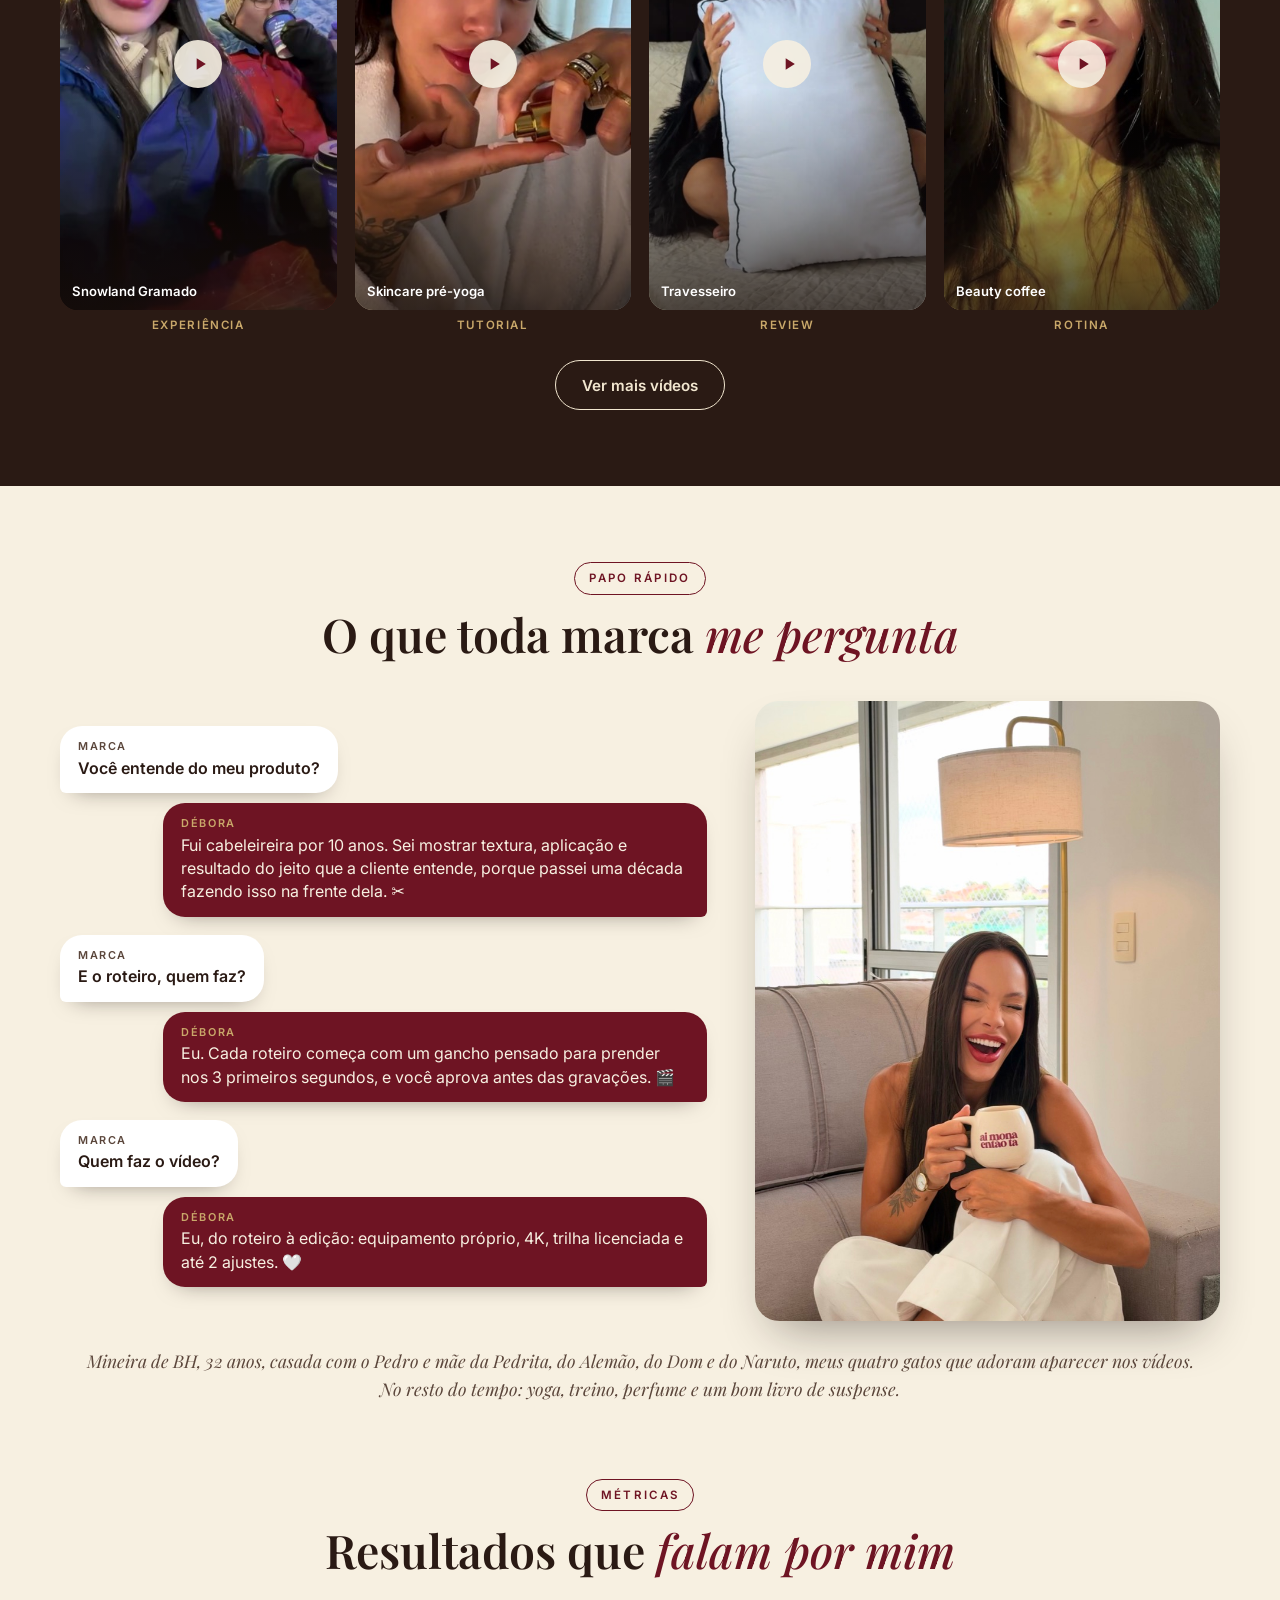
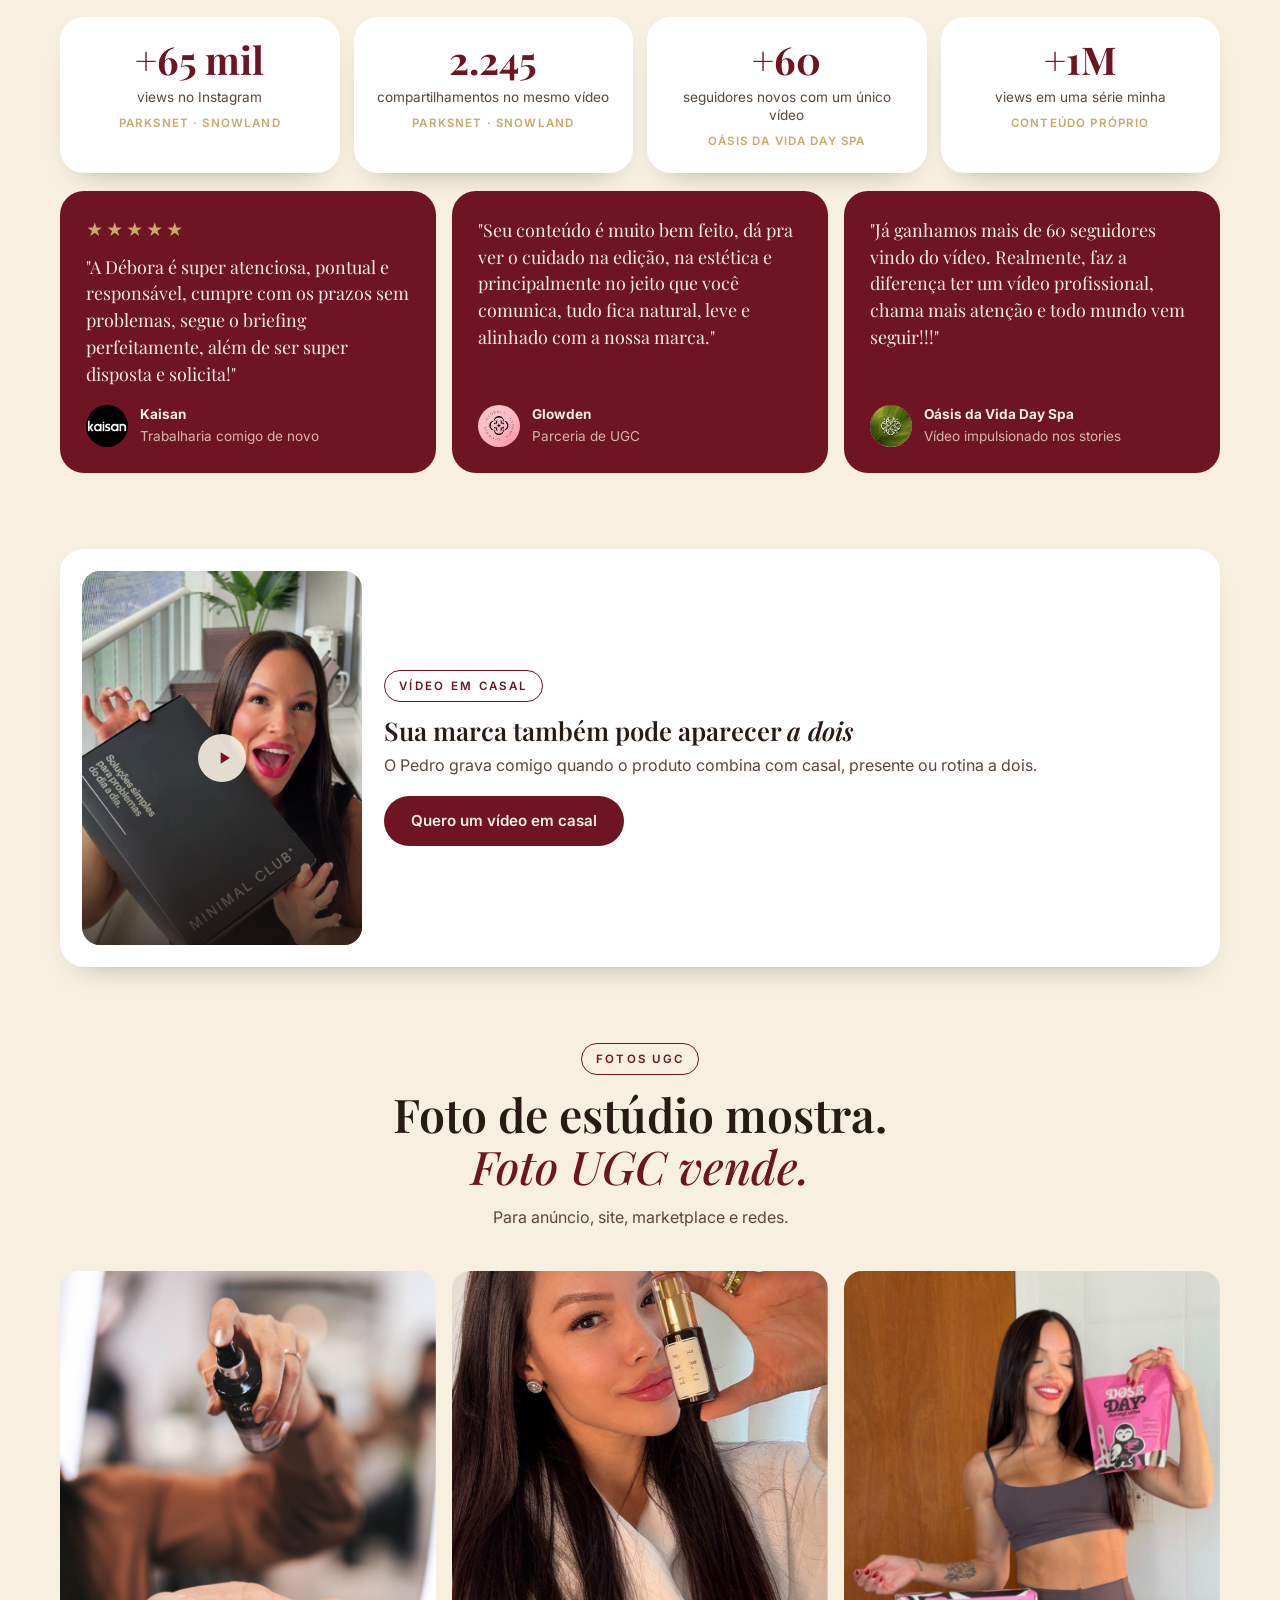
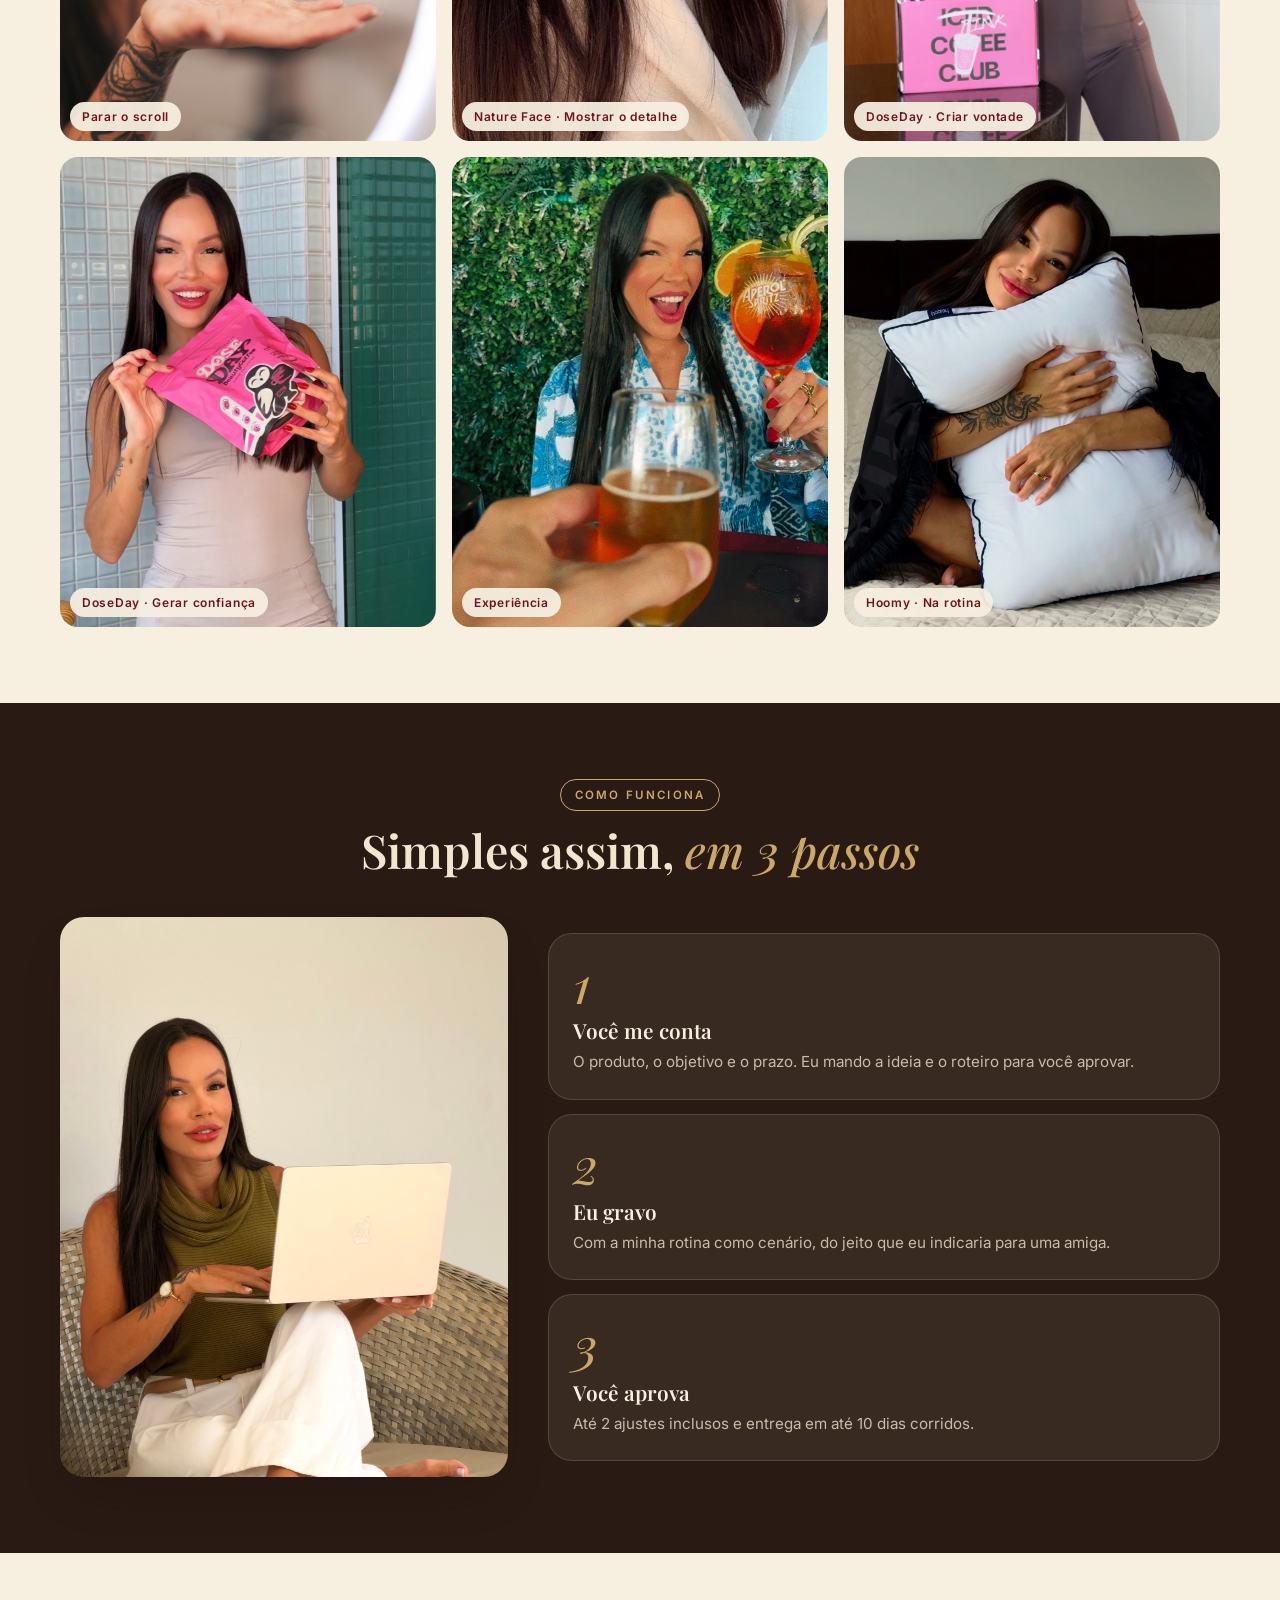
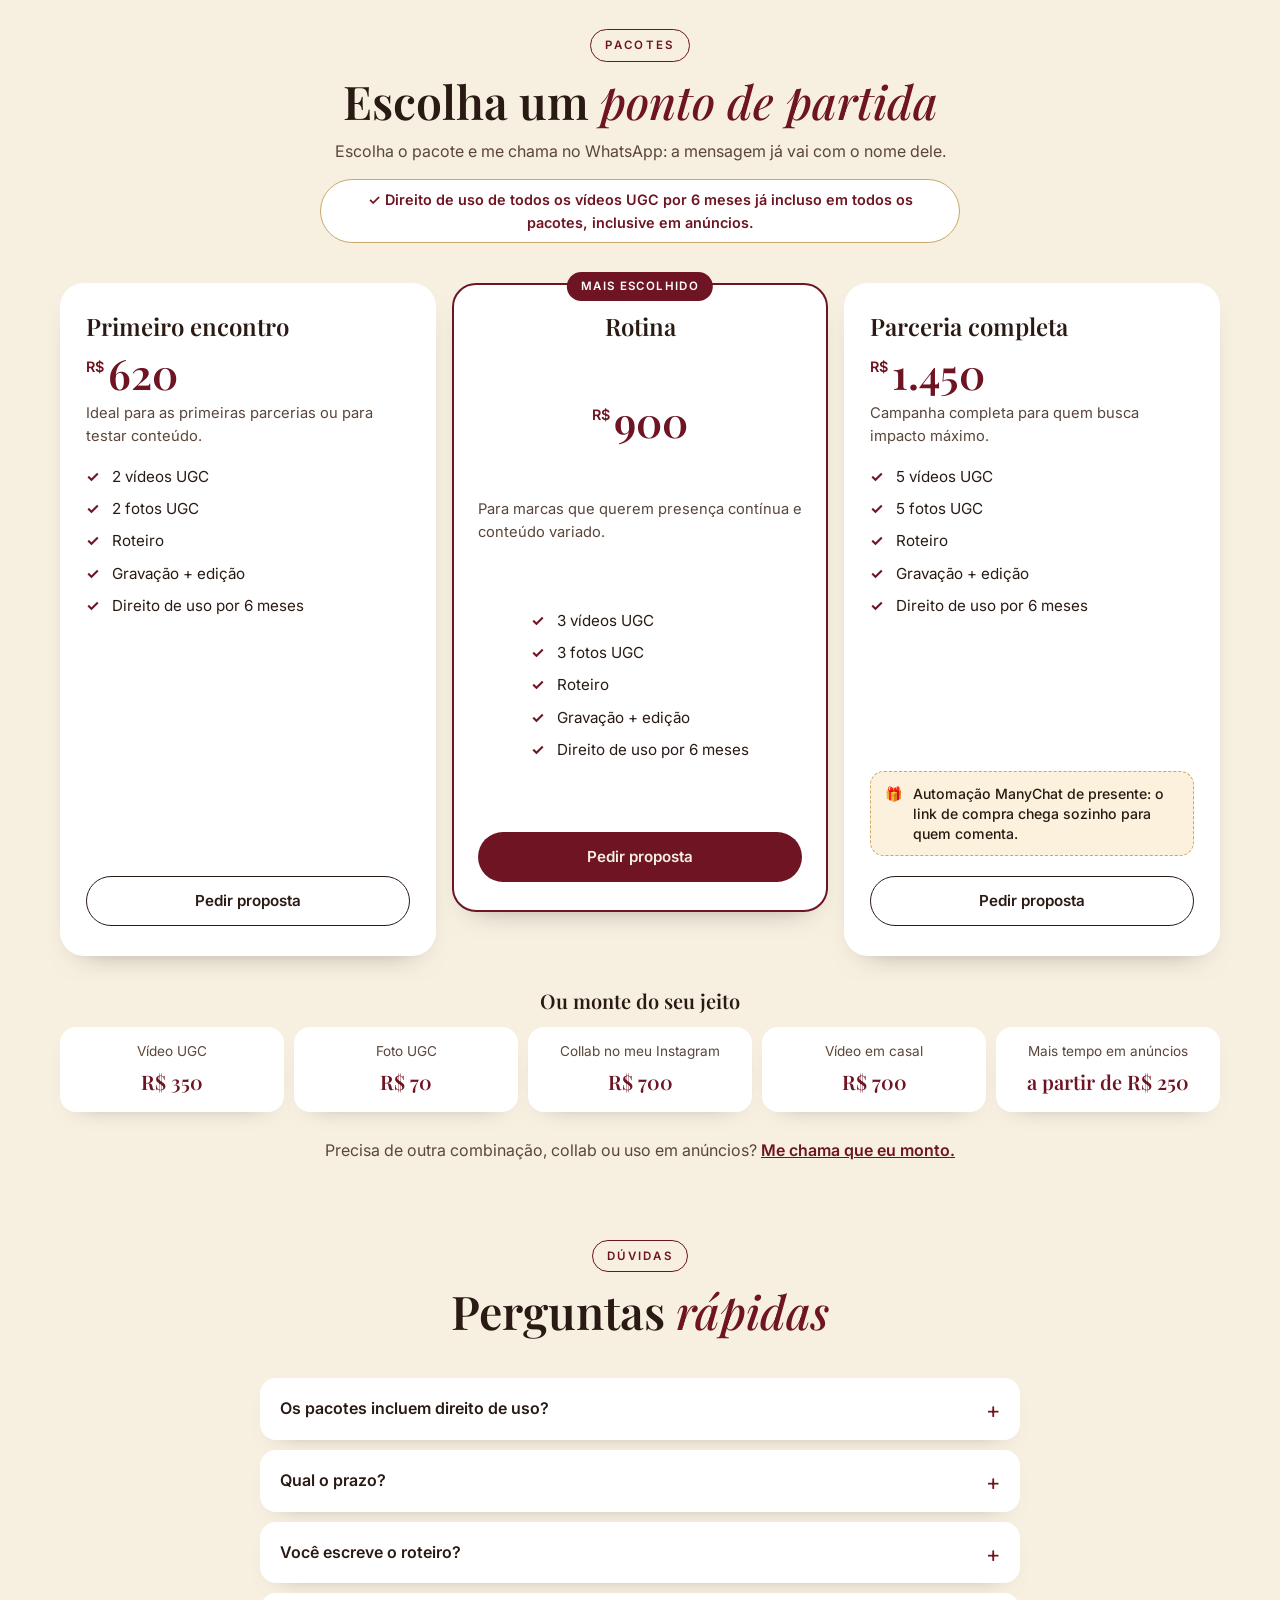
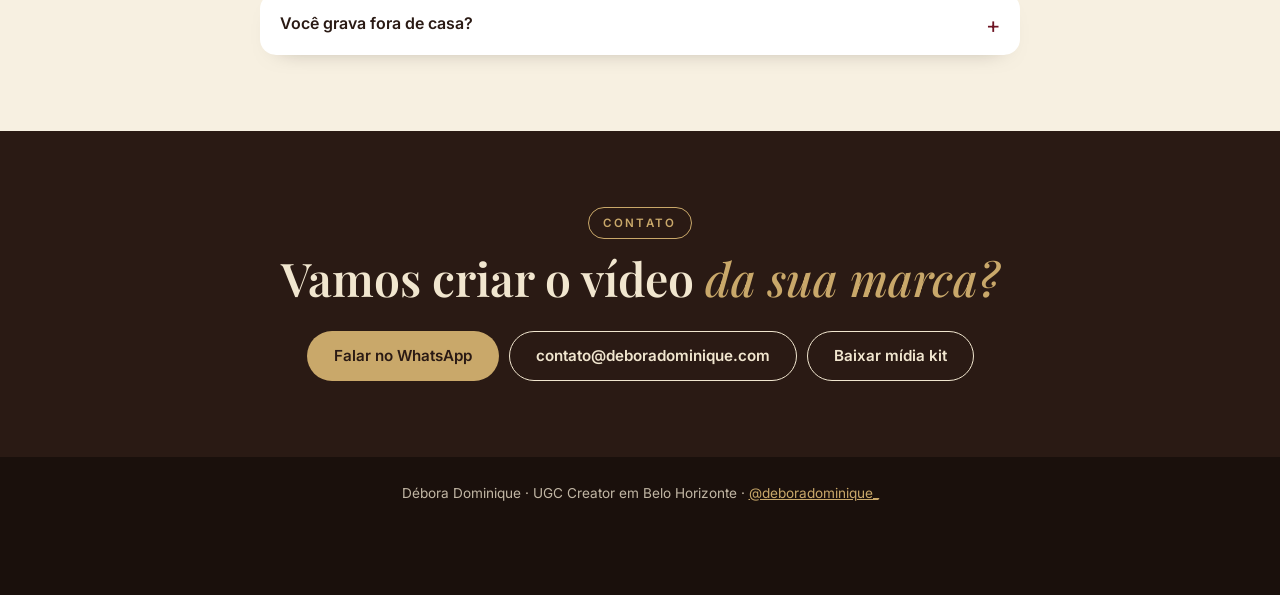
==== commit 69da20ad: "Portfólio: foto de Negócios mais à direita e com menos zoom Co-Authored-By: Claude Opus 5.5 <noreply" ====
--- a/index.html
+++ b/index.html
@@ -666,7 +666,7 @@
 // O enquadramento é calculado na hora, para a cabeça nunca ser cortada em nenhum tamanho de tela
 const FOTO_NICHO = {
   'Moda': ['img/moda.jpg', 0.2, 0.66], 'Beleza': ['img/ugc-natureface.jpg', 0.16, 0.52], 'Bem-estar': ['img/bemestar.jpg', 0.04, 0.6],
-  'Experiências': ['img/ugcVontade.jpg', 0.26, 0.55], 'Casa': ['img/casa.jpg', 0.04, 0.5], 'Negócios e apps': ['img/negocios-dir.jpg', 0.39, 0.73]
+  'Experiências': ['img/ugcVontade.jpg', 0.26, 0.55], 'Casa': ['img/casa.jpg', 0.04, 0.5], 'Negócios e apps': ['img/negocios-larga.jpg', 0.1, 0.7]
 };
 $('atalhosNicho').innerHTML = NICHOS.filter((n) => n !== 'Todos').map((n) => { const [foto, topo, x] = FOTO_NICHO[n] || [`img/videos/${(VIDEOS.find((v) => v.nicho === n) || {}).youtube}.jpg`, 0.15, 0.5]; const qtd = VIDEOS.filter((v) => v.nicho === n).length;
   return `<button type="button" data-ir-nicho="${esc(n)}"><img src="${foto}" alt="" loading="lazy" data-topo="${topo}" data-x="${x}"><span class="an-nome">${esc(n)}</span><span class="an-qtd">Ver vídeos →</span></button>`; }).join('');
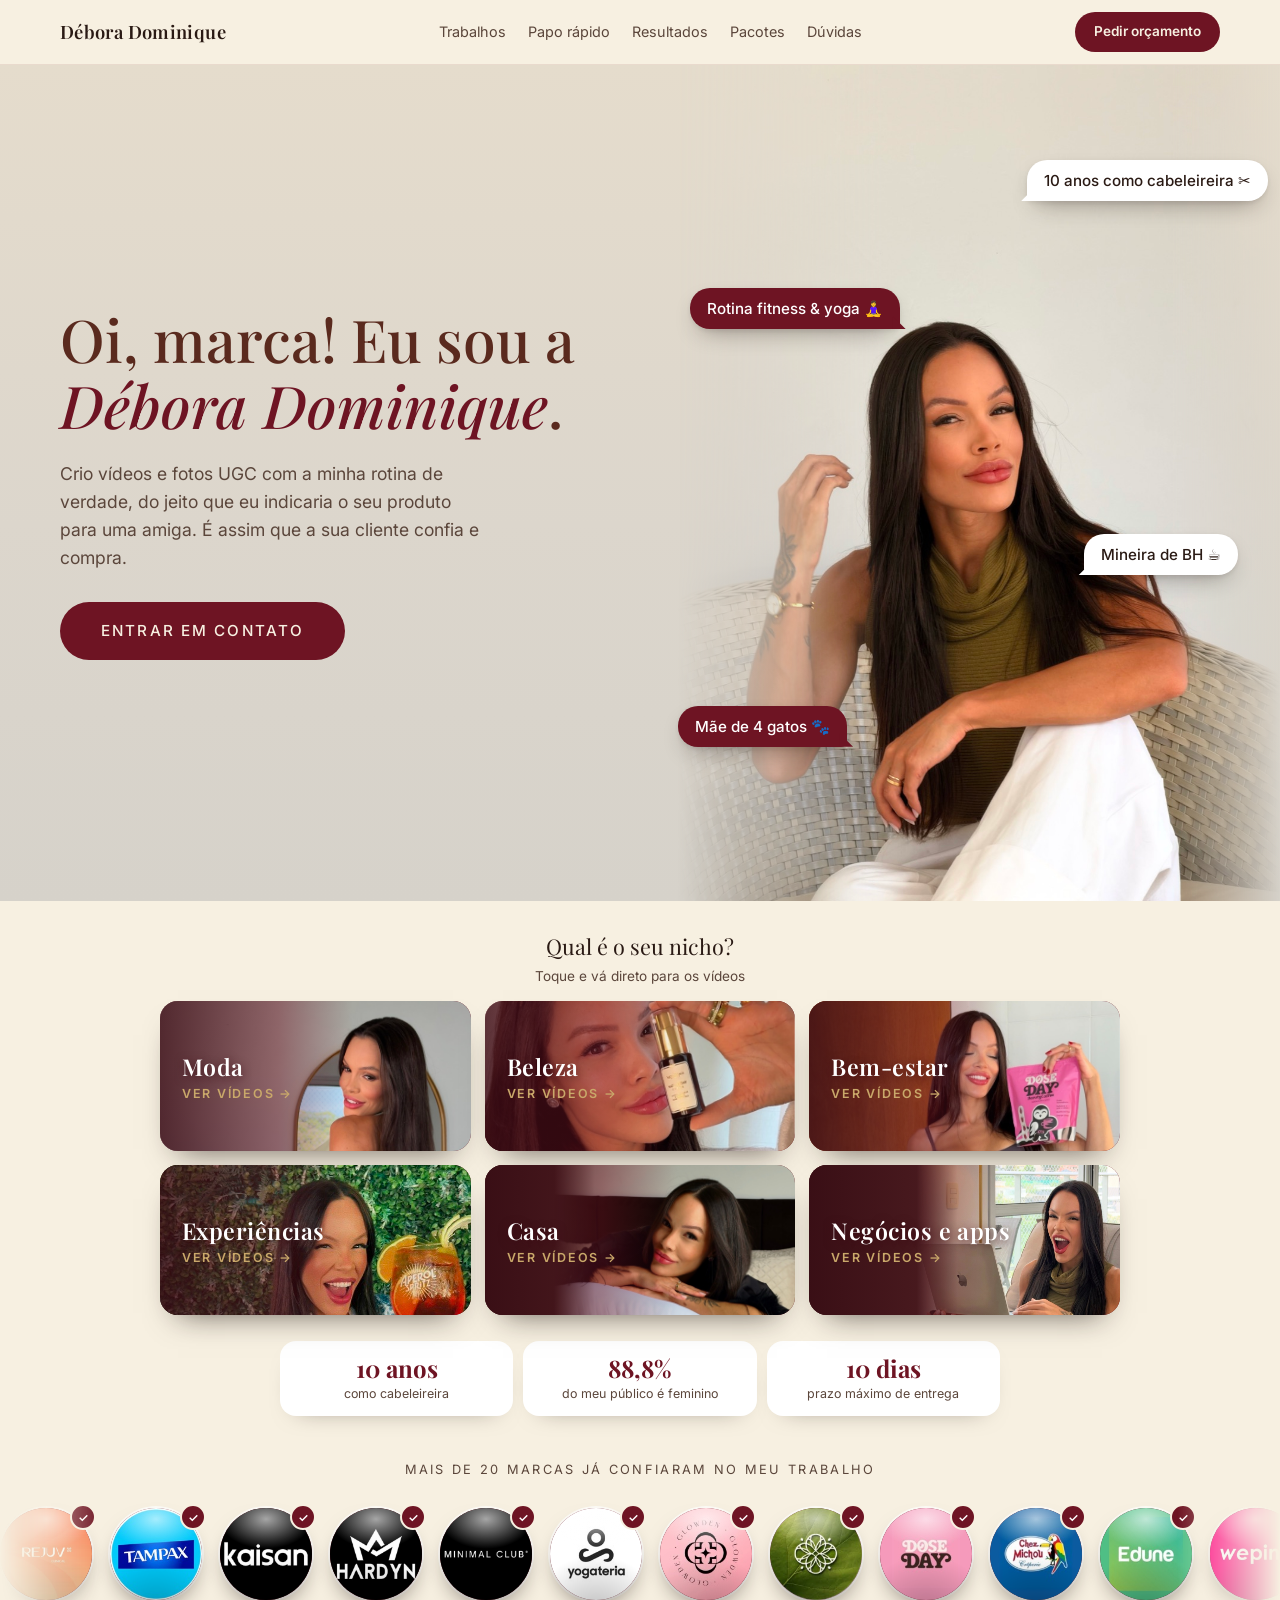
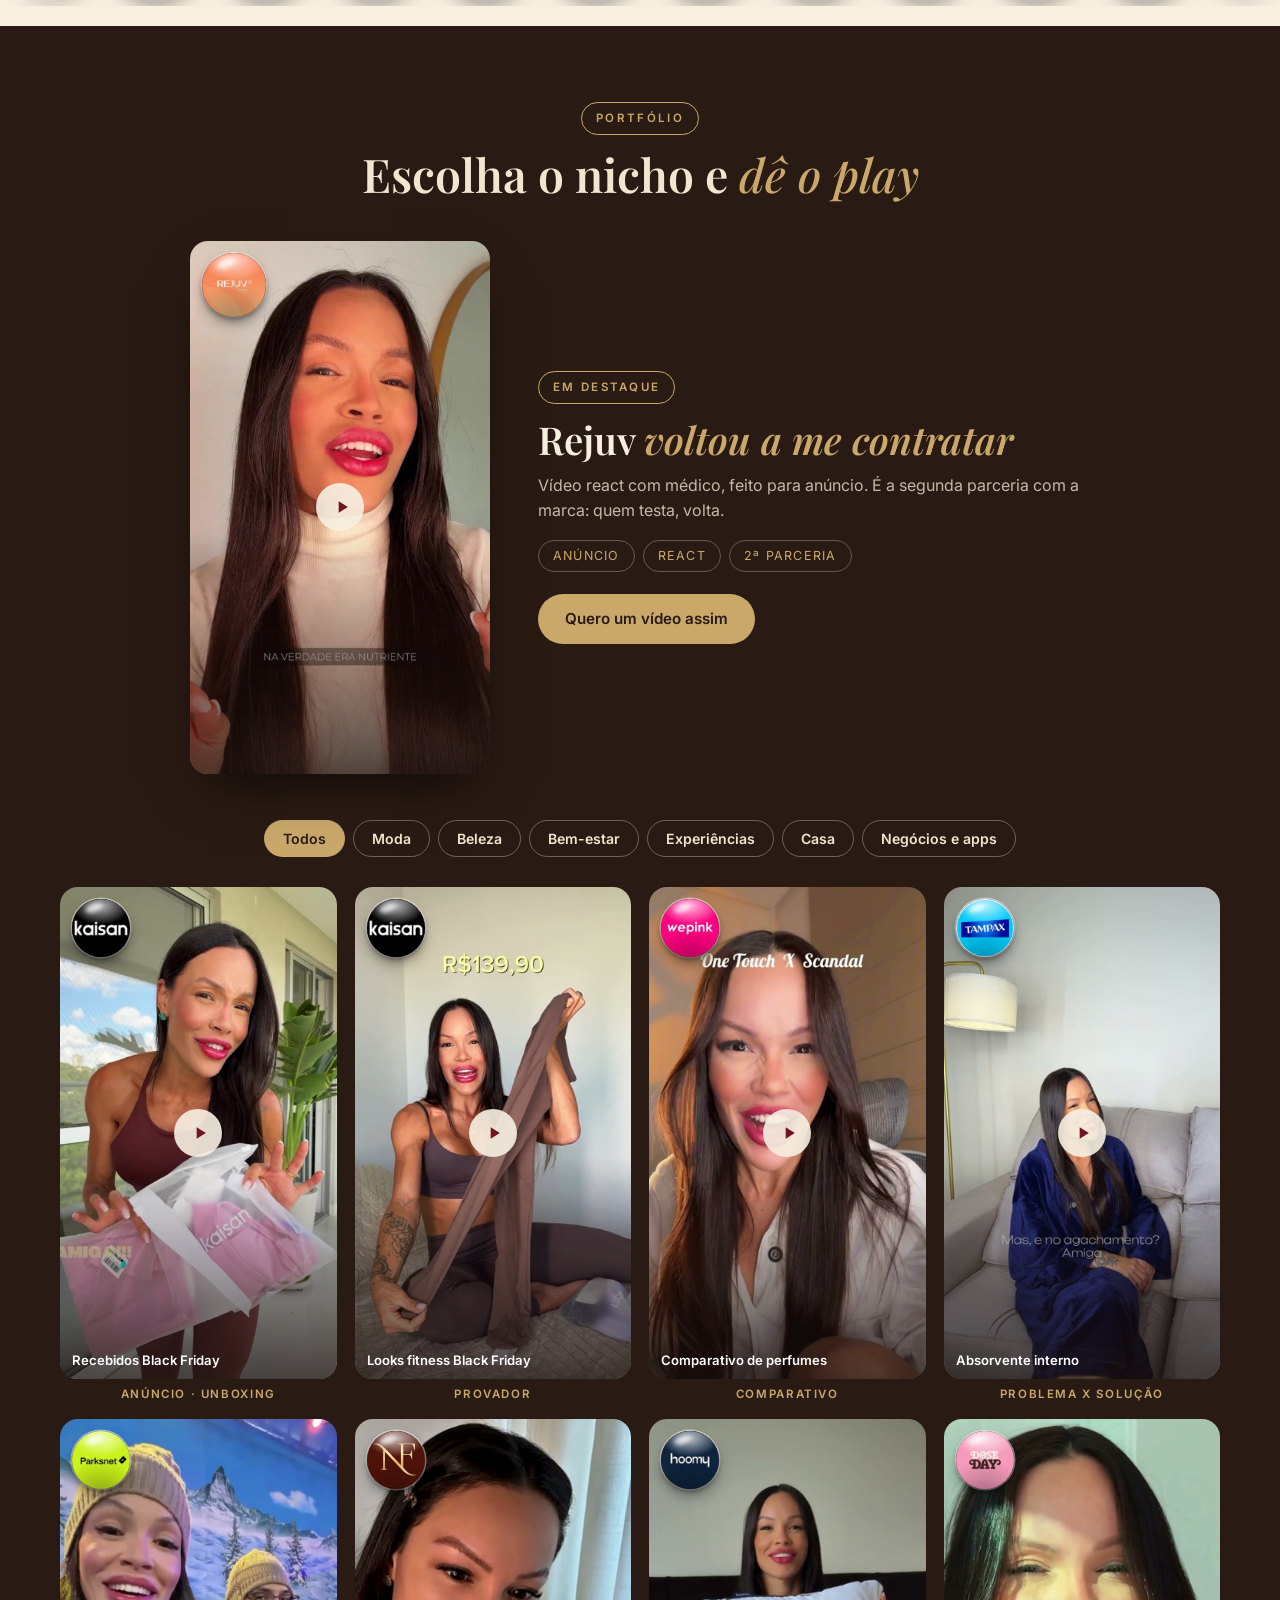
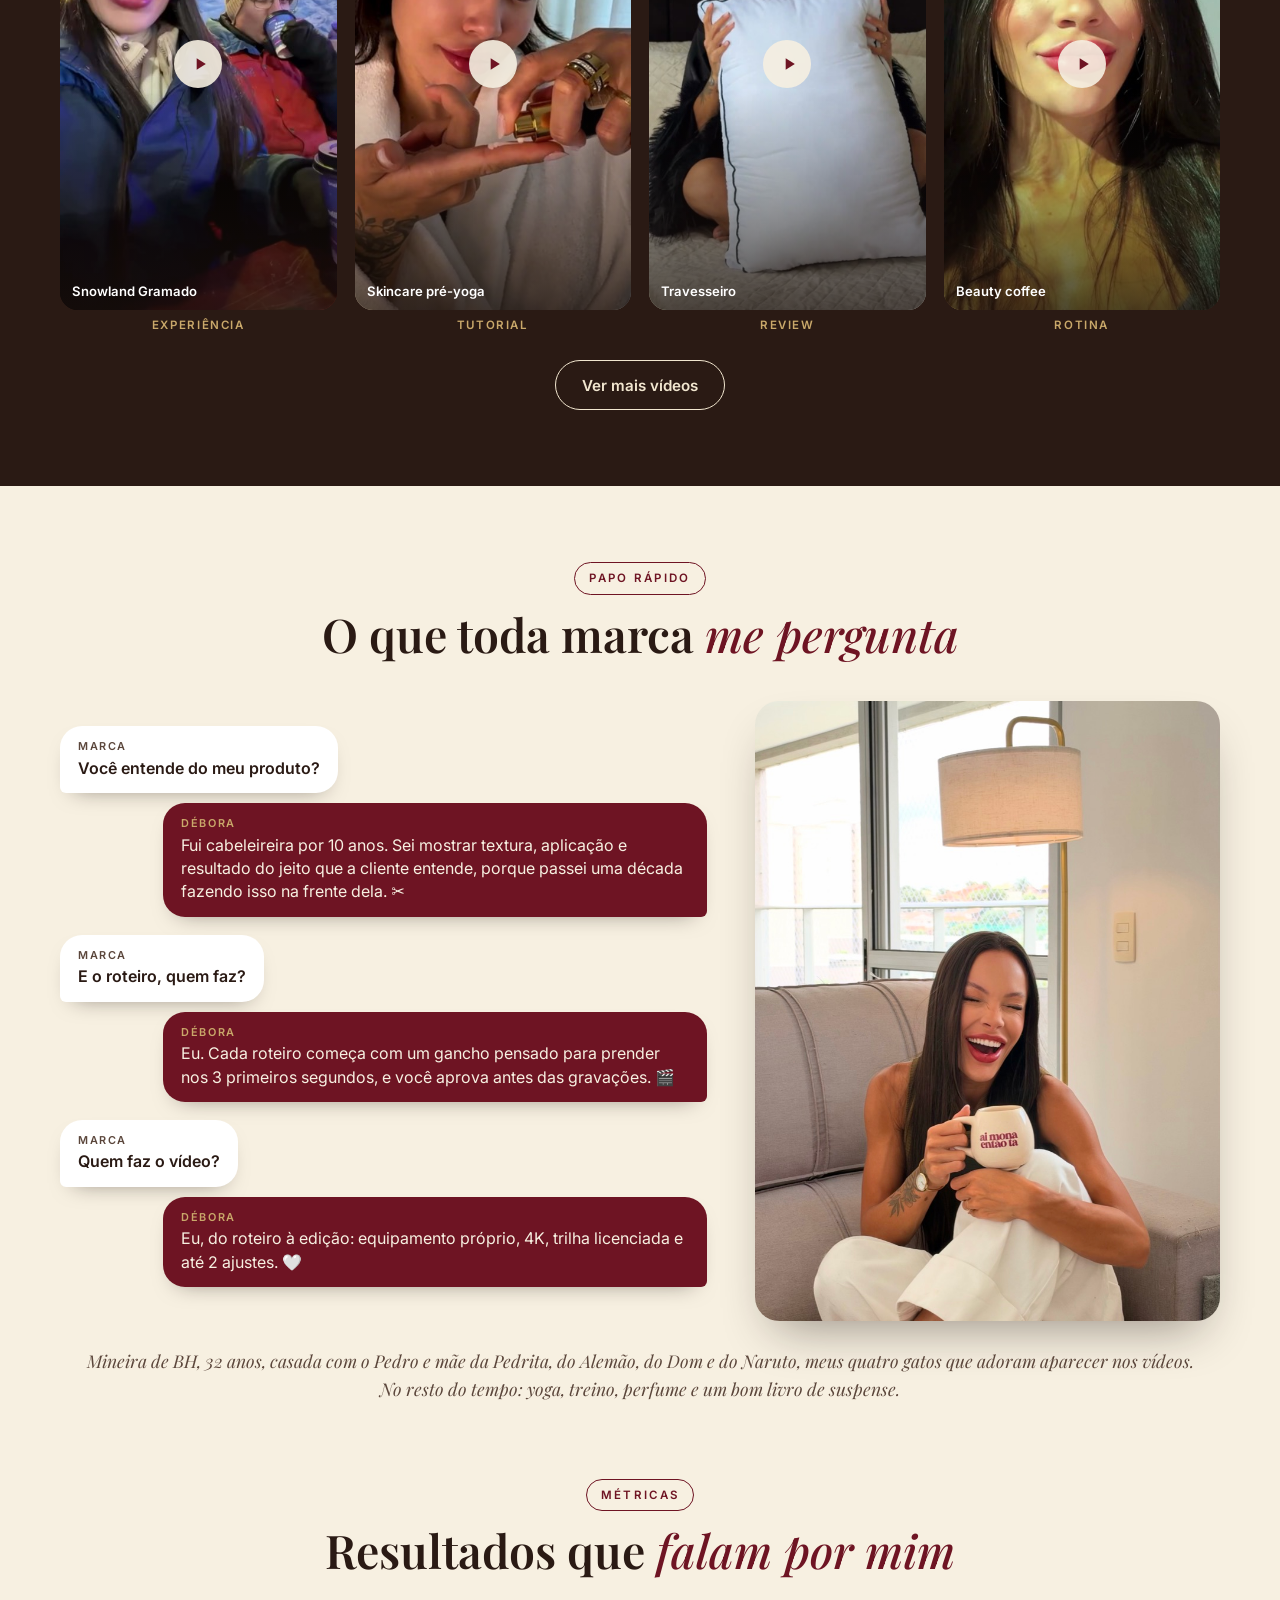
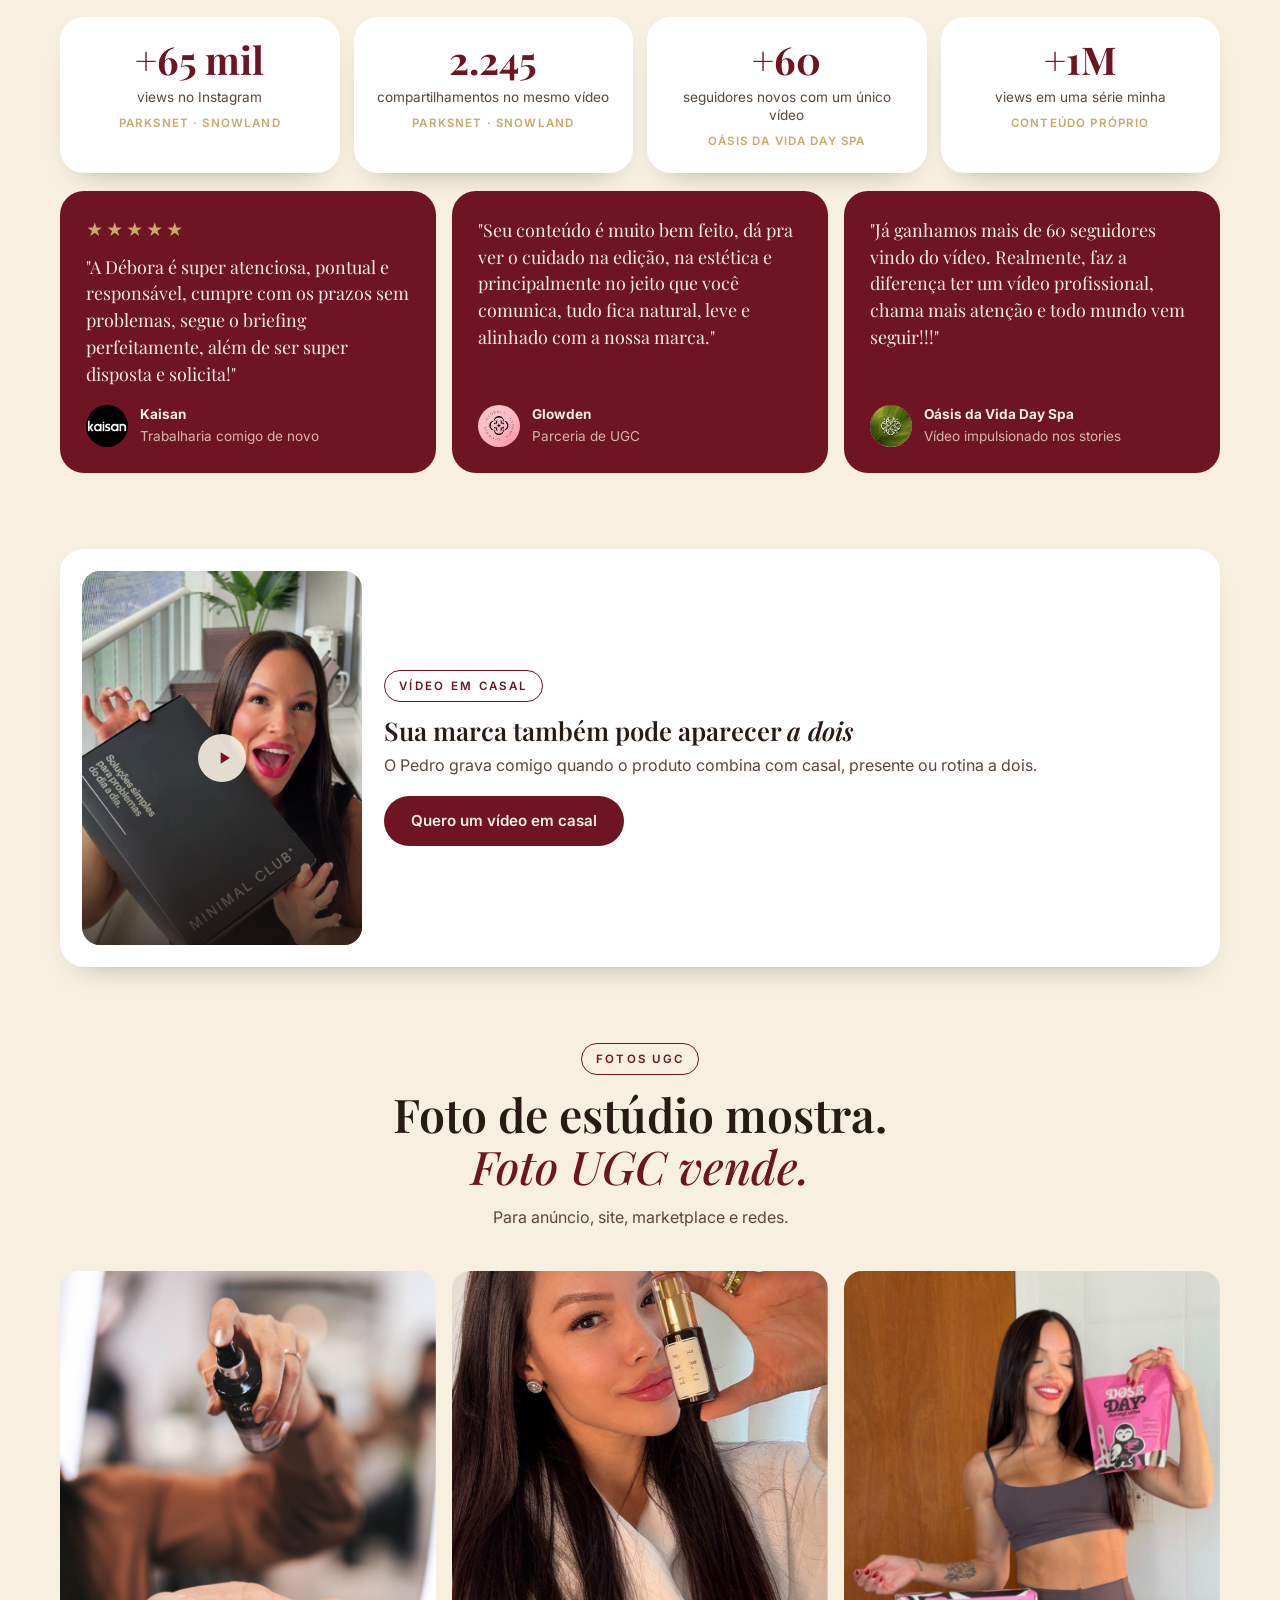
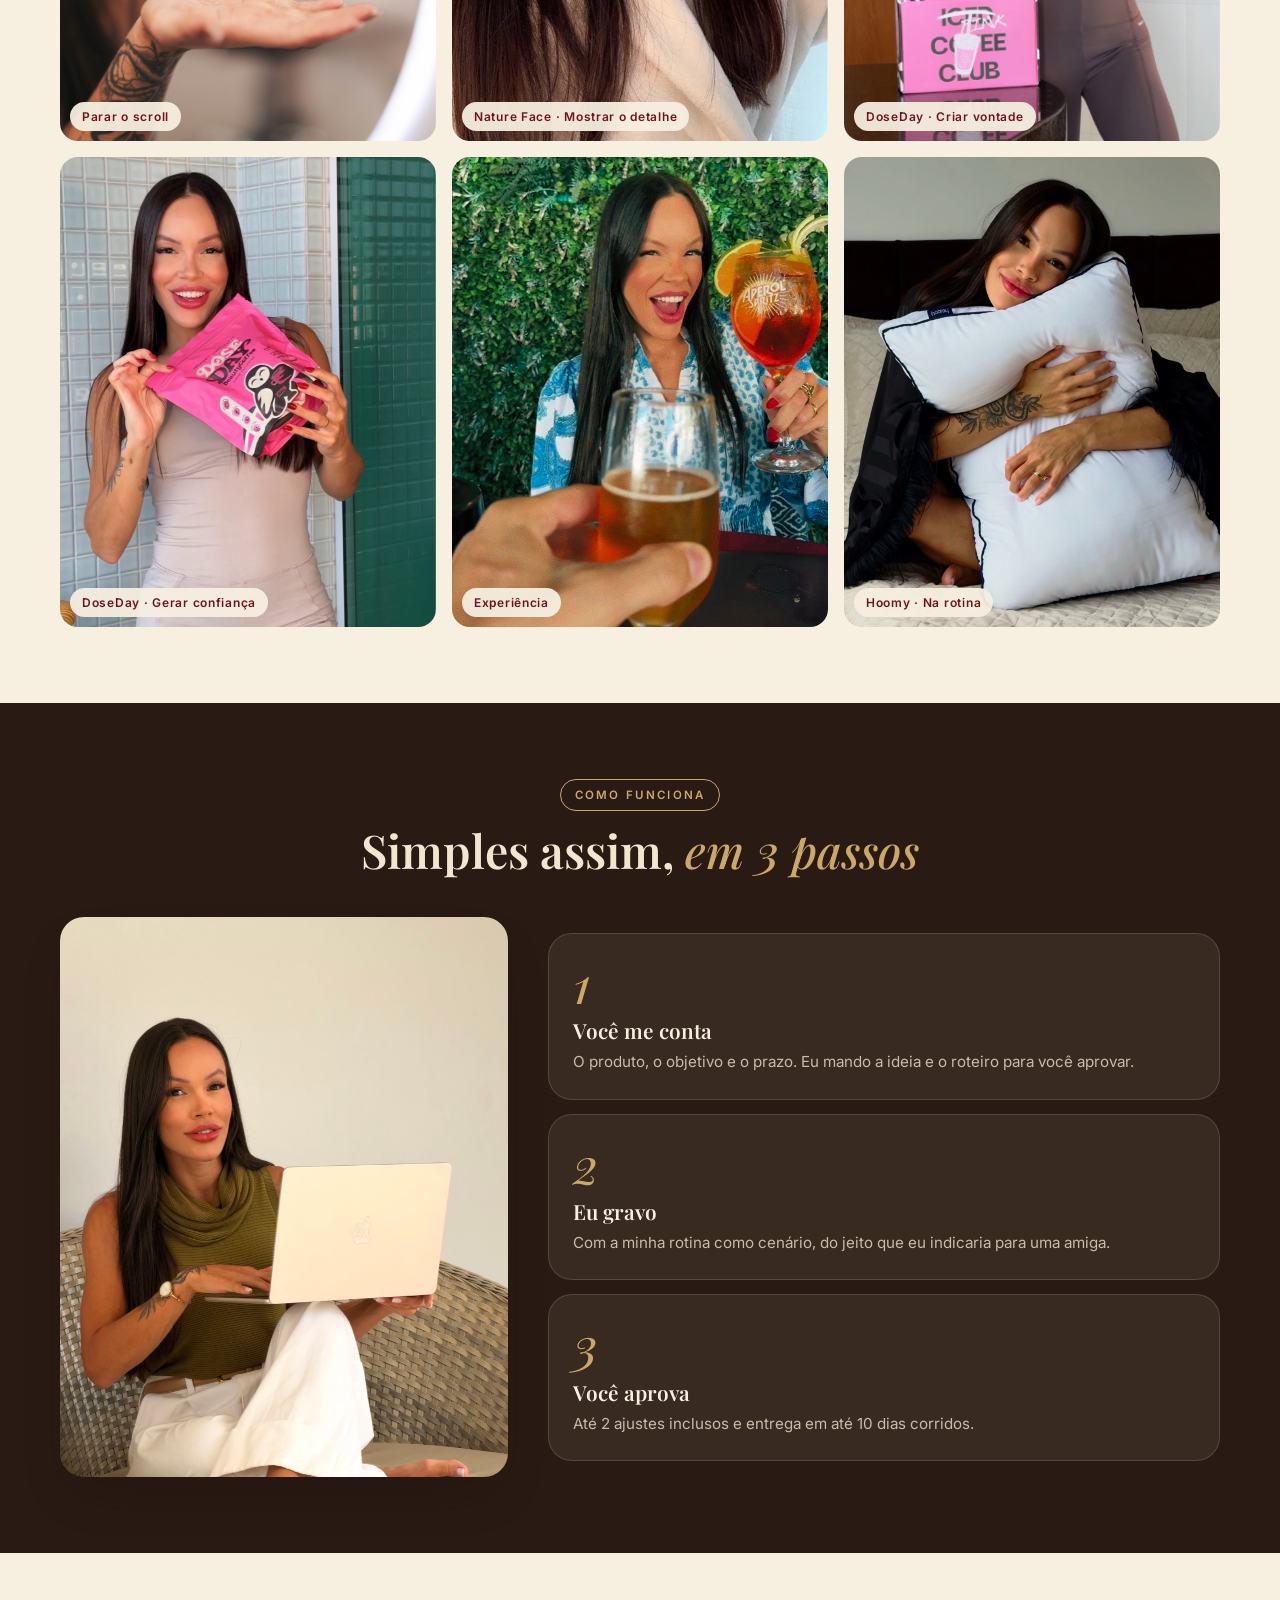
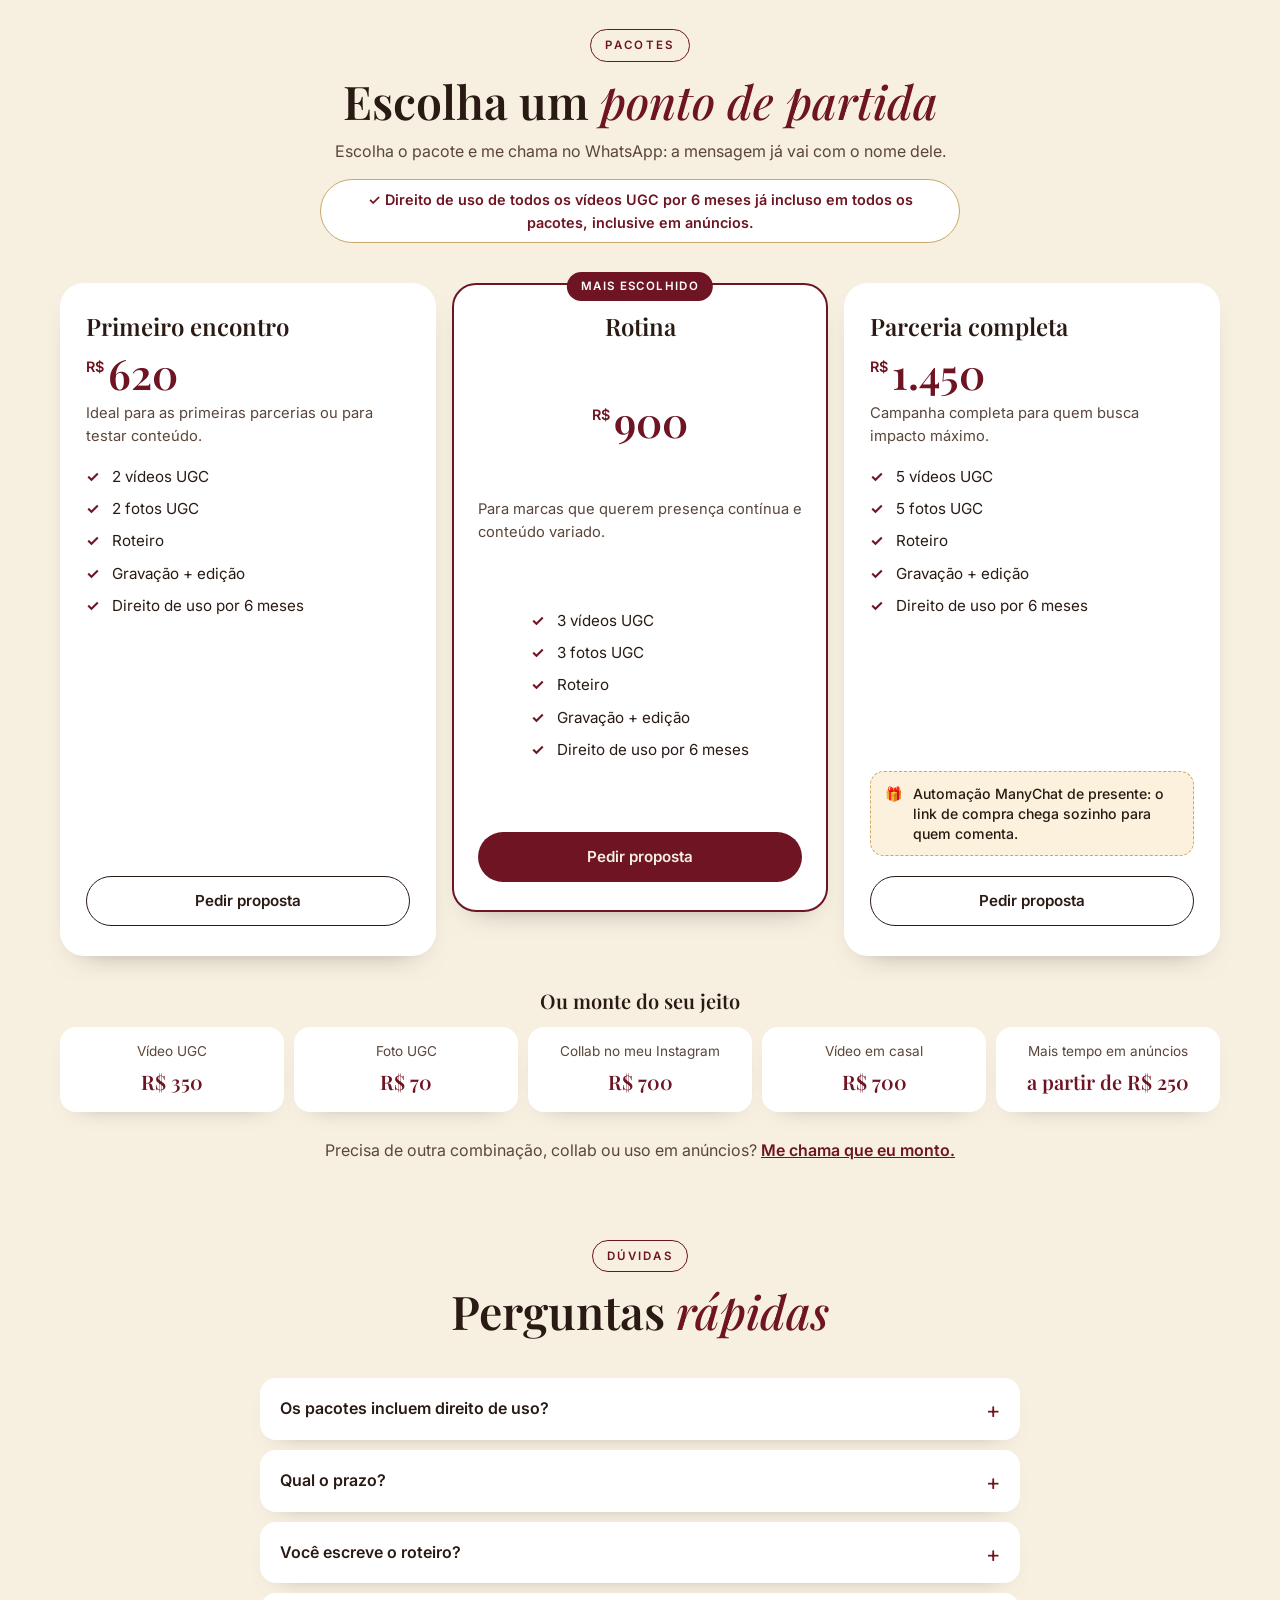
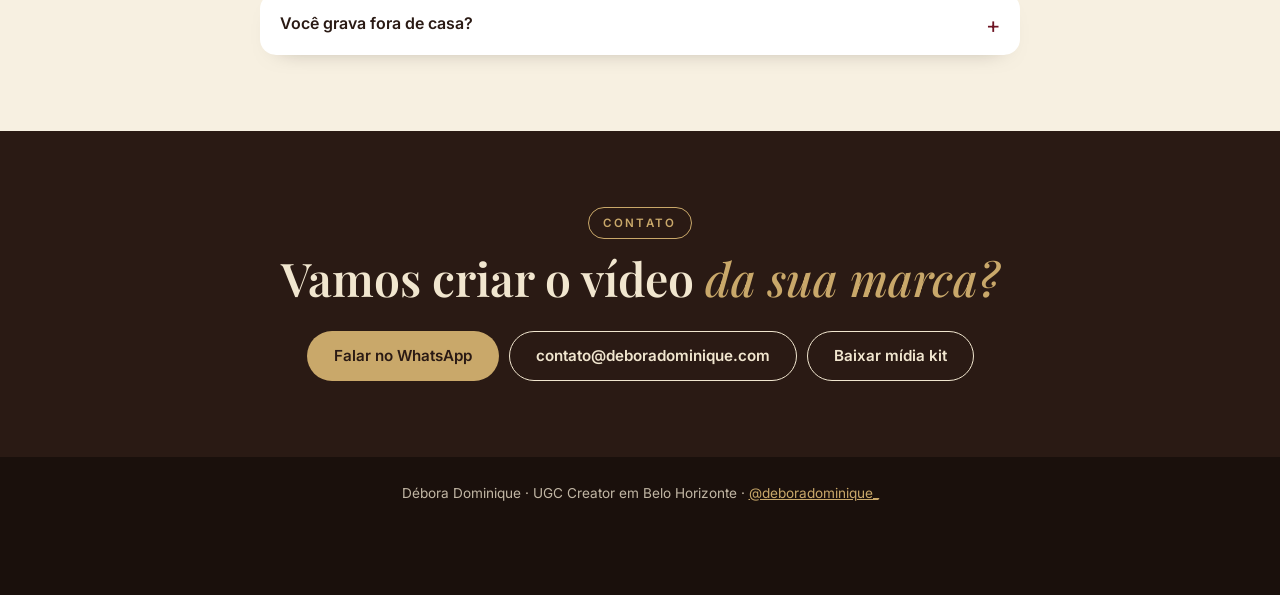
==== commit 54cbe4a2: "Portfólio: Casa espelhada à direita e Negócios mais à direita Co-Authored-By: Claude Opus 5.5 <norep" ====
--- a/index.html
+++ b/index.html
@@ -666,10 +666,10 @@
 // O enquadramento é calculado na hora, para a cabeça nunca ser cortada em nenhum tamanho de tela
 const FOTO_NICHO = {
   'Moda': ['img/moda.jpg', 0.2, 0.66], 'Beleza': ['img/ugc-natureface.jpg', 0.16, 0.52], 'Bem-estar': ['img/bemestar.jpg', 0.04, 0.6],
-  'Experiências': ['img/ugcVontade.jpg', 0.26, 0.55], 'Casa': ['img/casa.jpg', 0.04, 0.5], 'Negócios e apps': ['img/negocios-larga.jpg', 0.1, 0.7]
+  'Experiências': ['img/ugcVontade.jpg', 0.26, 0.55], 'Casa': ['img/casa-larga.jpg', 0.06, 0.66], 'Negócios e apps': ['img/negocios-larga2.jpg', 0.1, 0.735, 0.8]
 };
-$('atalhosNicho').innerHTML = NICHOS.filter((n) => n !== 'Todos').map((n) => { const [foto, topo, x] = FOTO_NICHO[n] || [`img/videos/${(VIDEOS.find((v) => v.nicho === n) || {}).youtube}.jpg`, 0.15, 0.5]; const qtd = VIDEOS.filter((v) => v.nicho === n).length;
-  return `<button type="button" data-ir-nicho="${esc(n)}"><img src="${foto}" alt="" loading="lazy" data-topo="${topo}" data-x="${x}"><span class="an-nome">${esc(n)}</span><span class="an-qtd">Ver vídeos →</span></button>`; }).join('');
+$('atalhosNicho').innerHTML = NICHOS.filter((n) => n !== 'Todos').map((n) => { const [foto, topo, x, alvo] = FOTO_NICHO[n] || [`img/videos/${(VIDEOS.find((v) => v.nicho === n) || {}).youtube}.jpg`, 0.15, 0.5]; const qtd = VIDEOS.filter((v) => v.nicho === n).length;
+  return `<button type="button" data-ir-nicho="${esc(n)}"><img src="${foto}" alt="" loading="lazy" data-topo="${topo}" data-x="${x}" data-alvo="${alvo || 0.66}"><span class="an-nome">${esc(n)}</span><span class="an-qtd">Ver vídeos →</span></button>`; }).join('');
 // Enquadra cada foto: um respiro acima da cabeça e o rosto do lado oposto ao texto
 function enquadrarNichos() {
   document.querySelectorAll('#atalhosNicho img').forEach((img) => {
@@ -677,7 +677,7 @@
     const W = img.clientWidth, T = img.clientHeight, k = Math.max(W / img.naturalWidth, T / img.naturalHeight);
     const Ws = img.naturalWidth * k, Hs = img.naturalHeight * k, celular = innerWidth <= 1000;
     const offY = Math.min(Math.max(+img.dataset.topo * Hs - T * 0.08, 0), Hs - T);
-    const offX = Math.min(Math.max(+img.dataset.x * Ws - W * (celular ? 0.5 : 0.66), 0), Ws - W);
+    const offX = Math.min(Math.max(+img.dataset.x * Ws - W * (celular ? 0.5 : +img.dataset.alvo), 0), Ws - W);
     img.style.objectPosition = `${-offX}px ${-offY}px`;
   });
 }
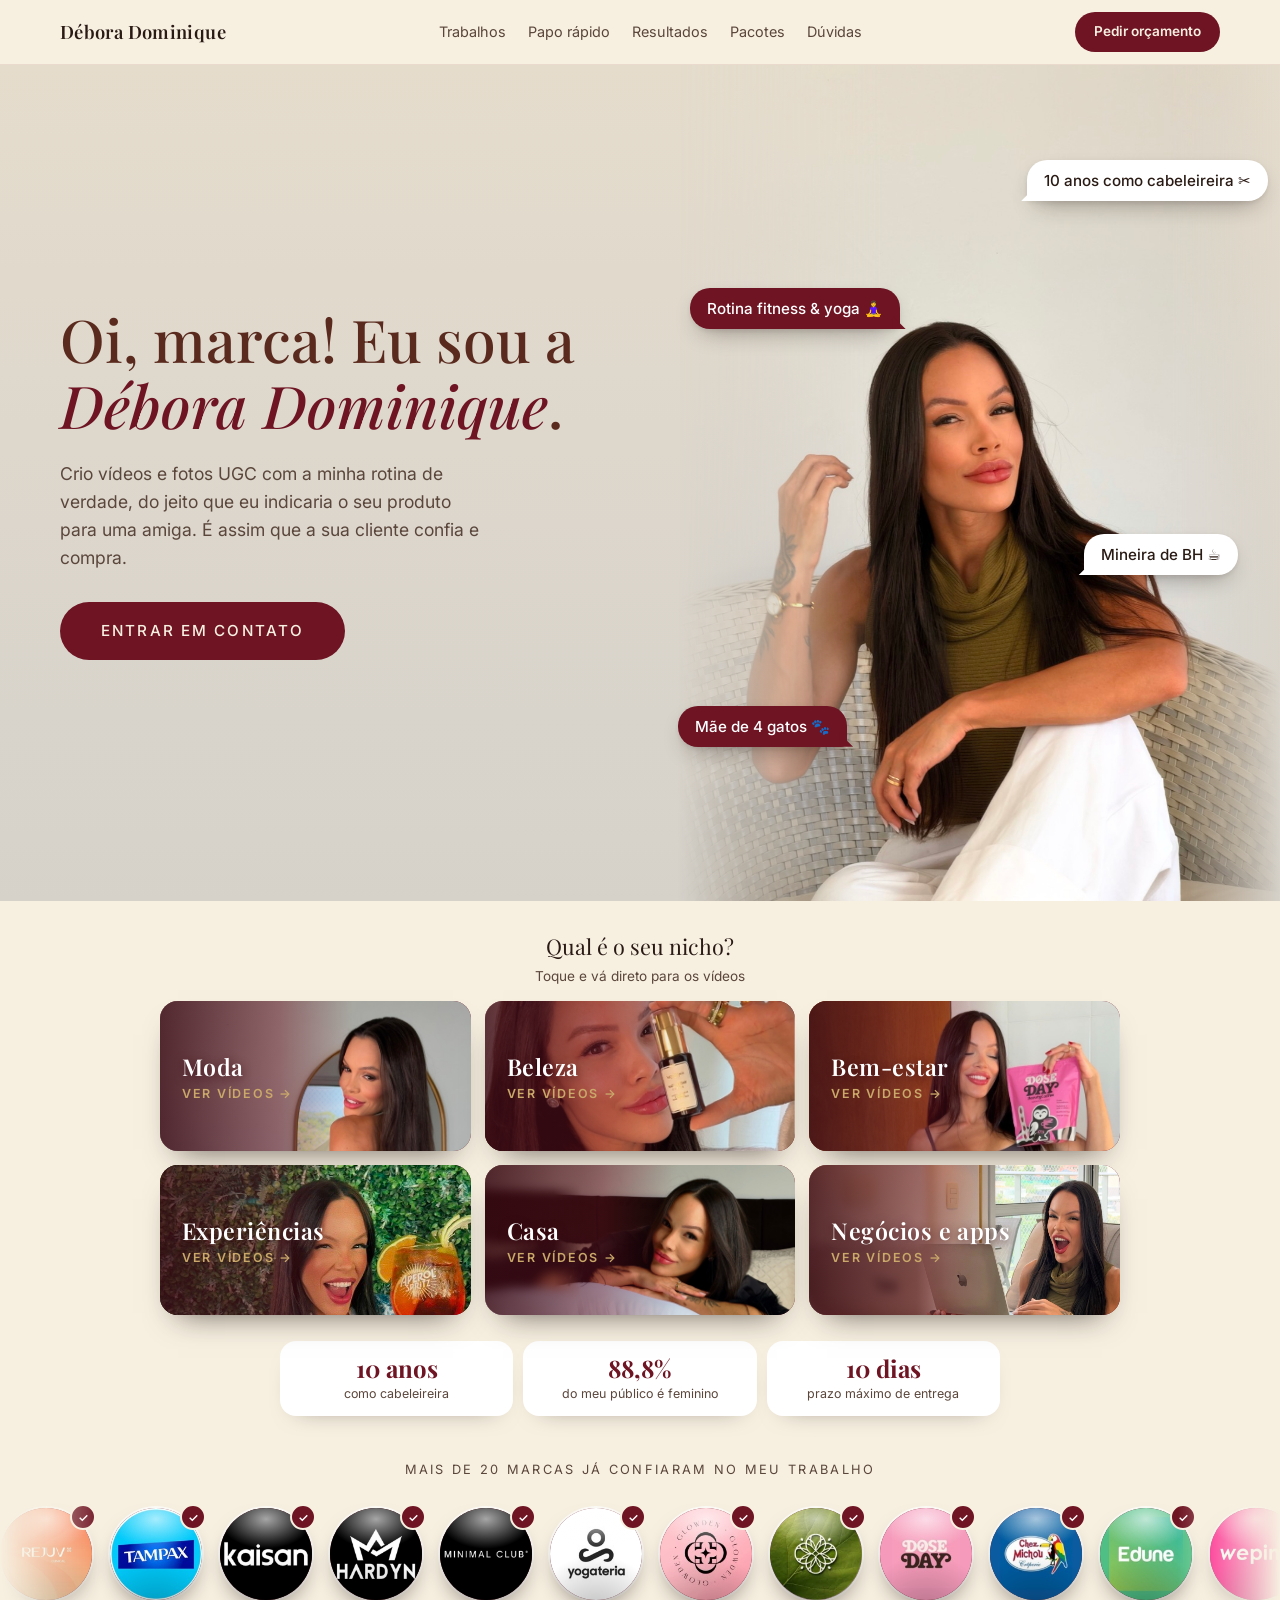
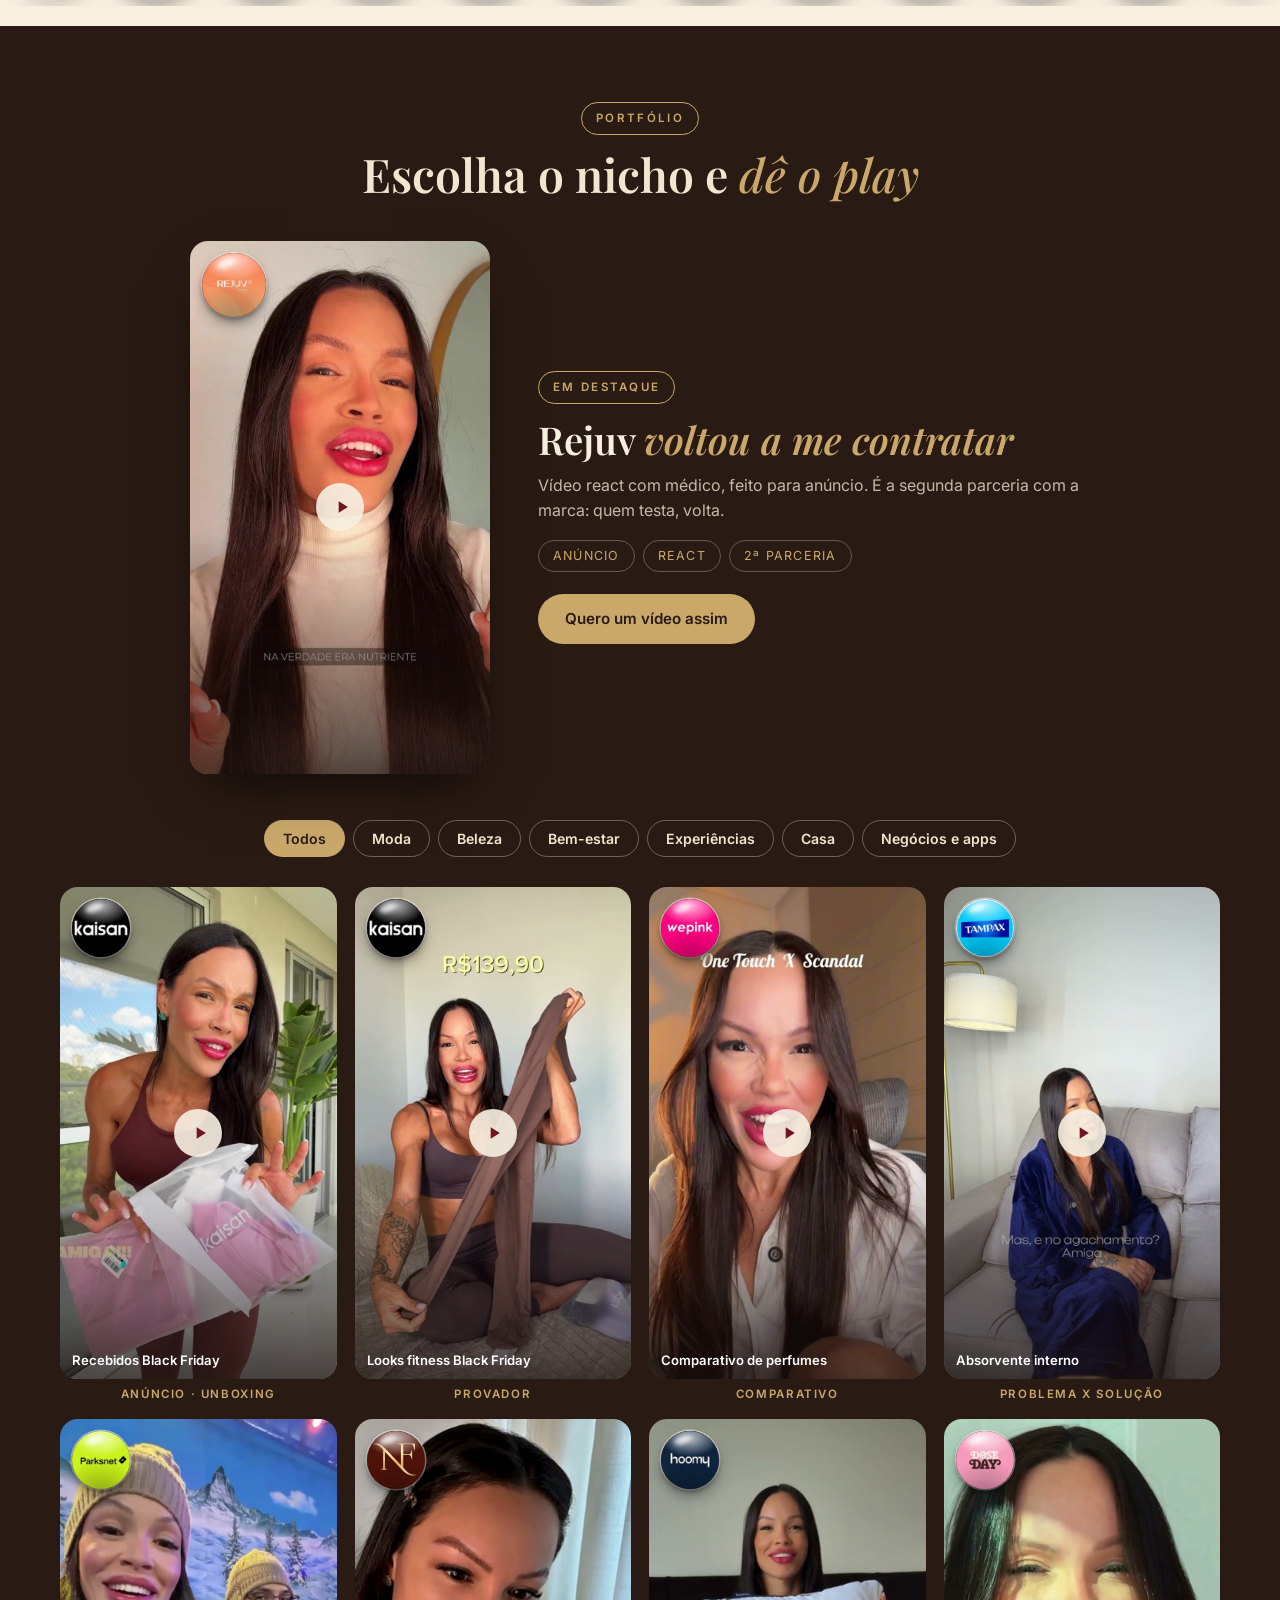
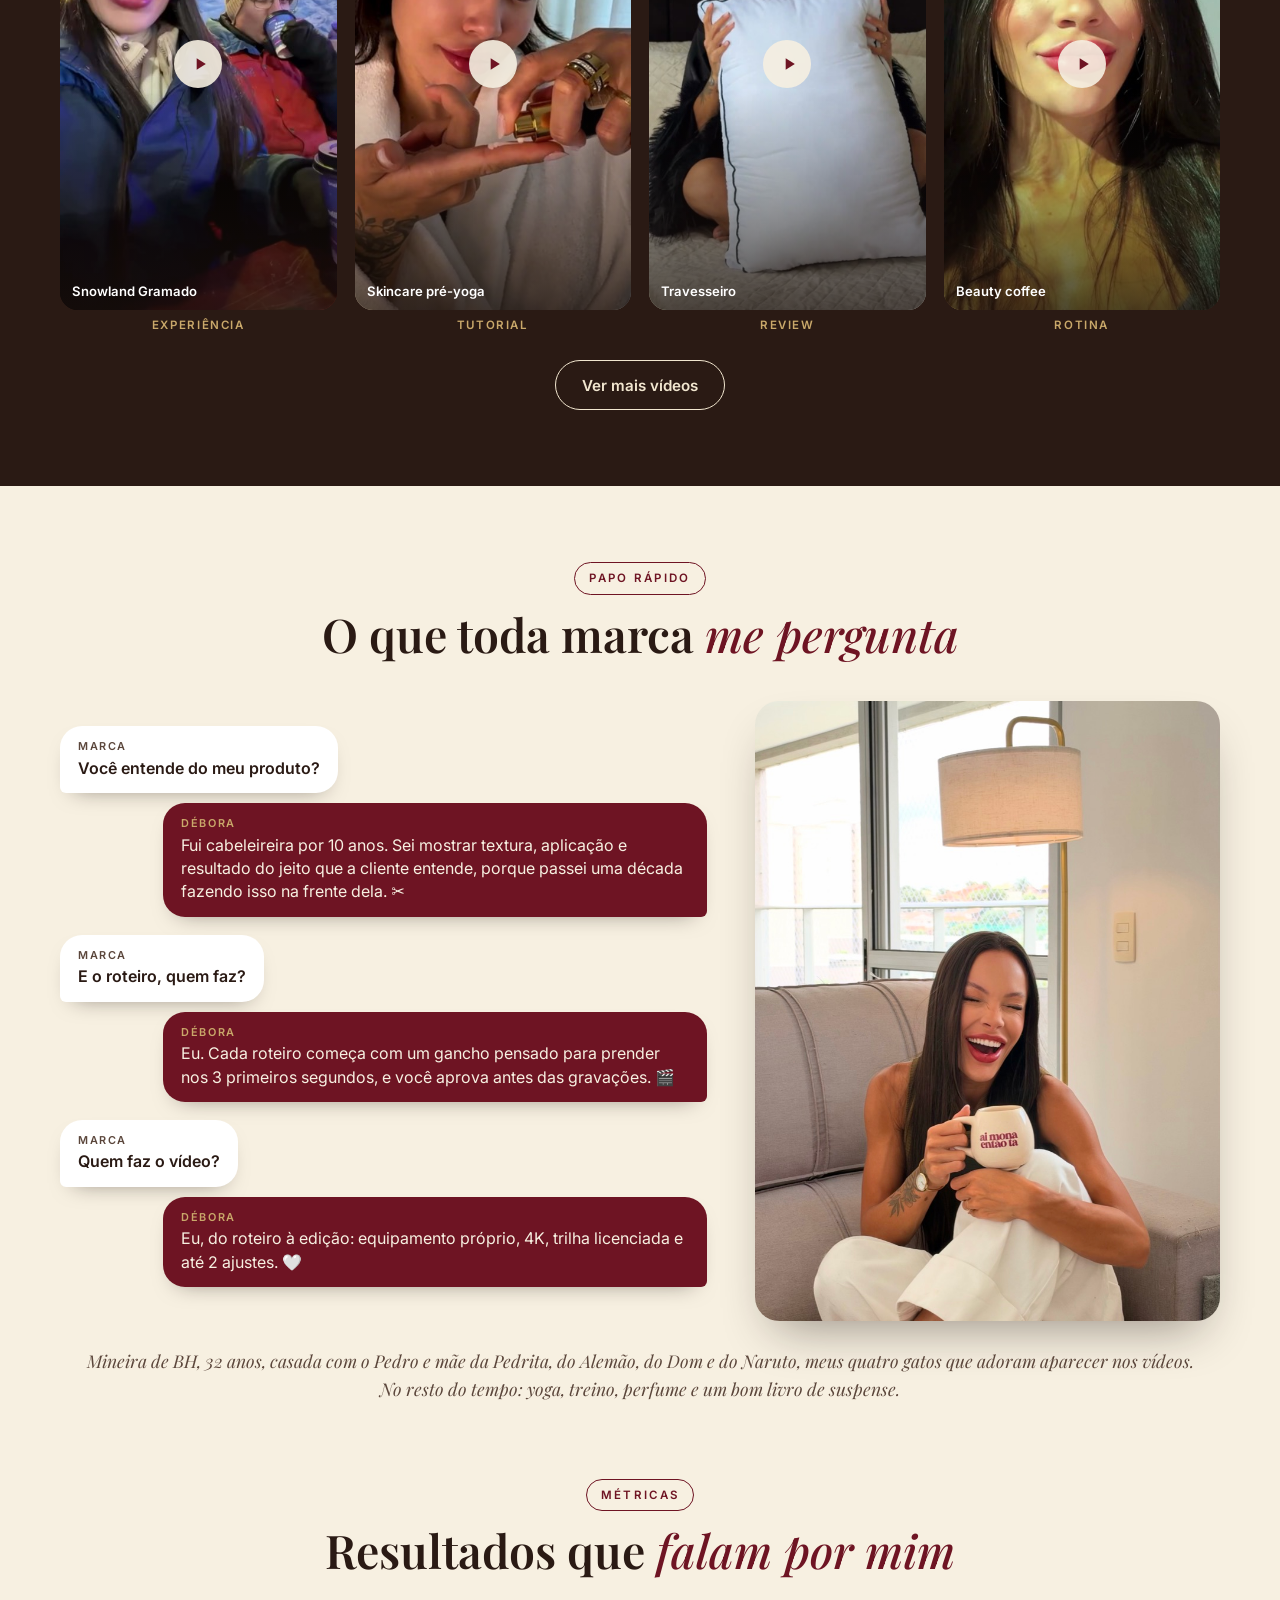
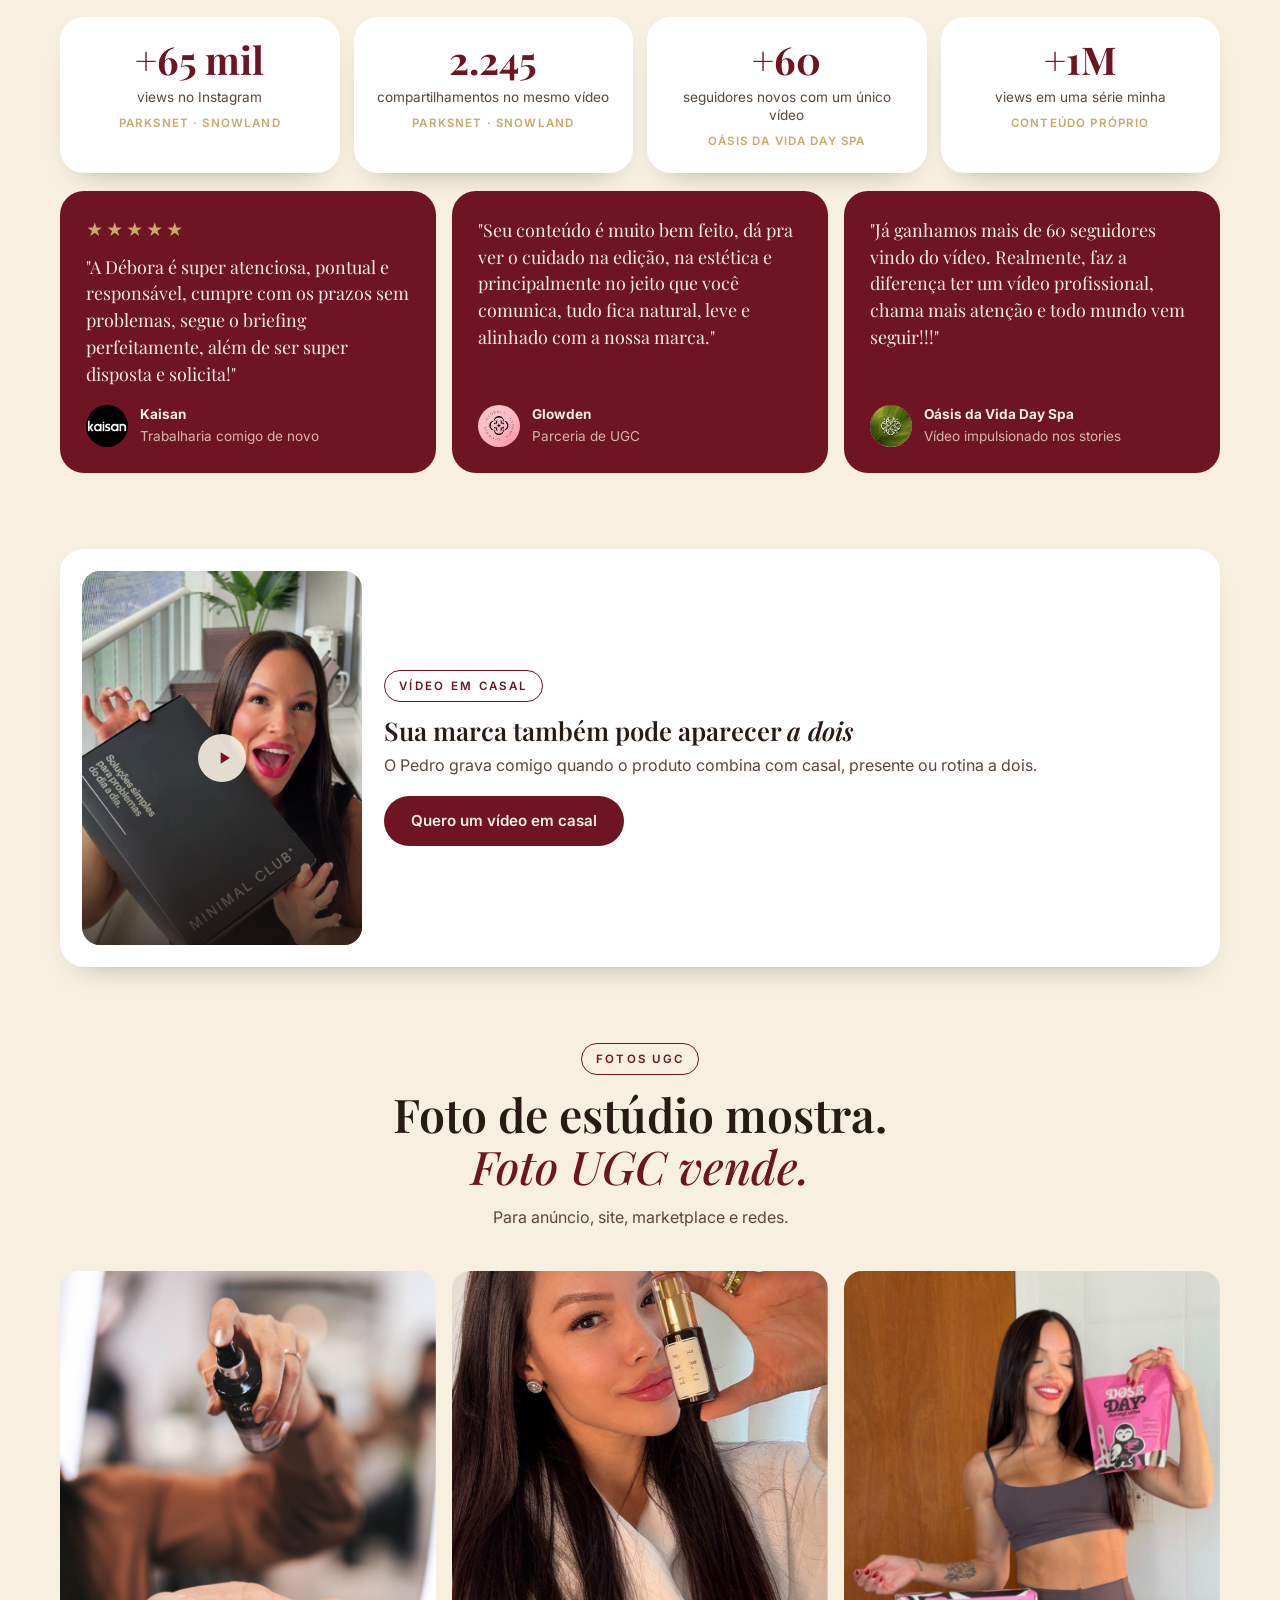
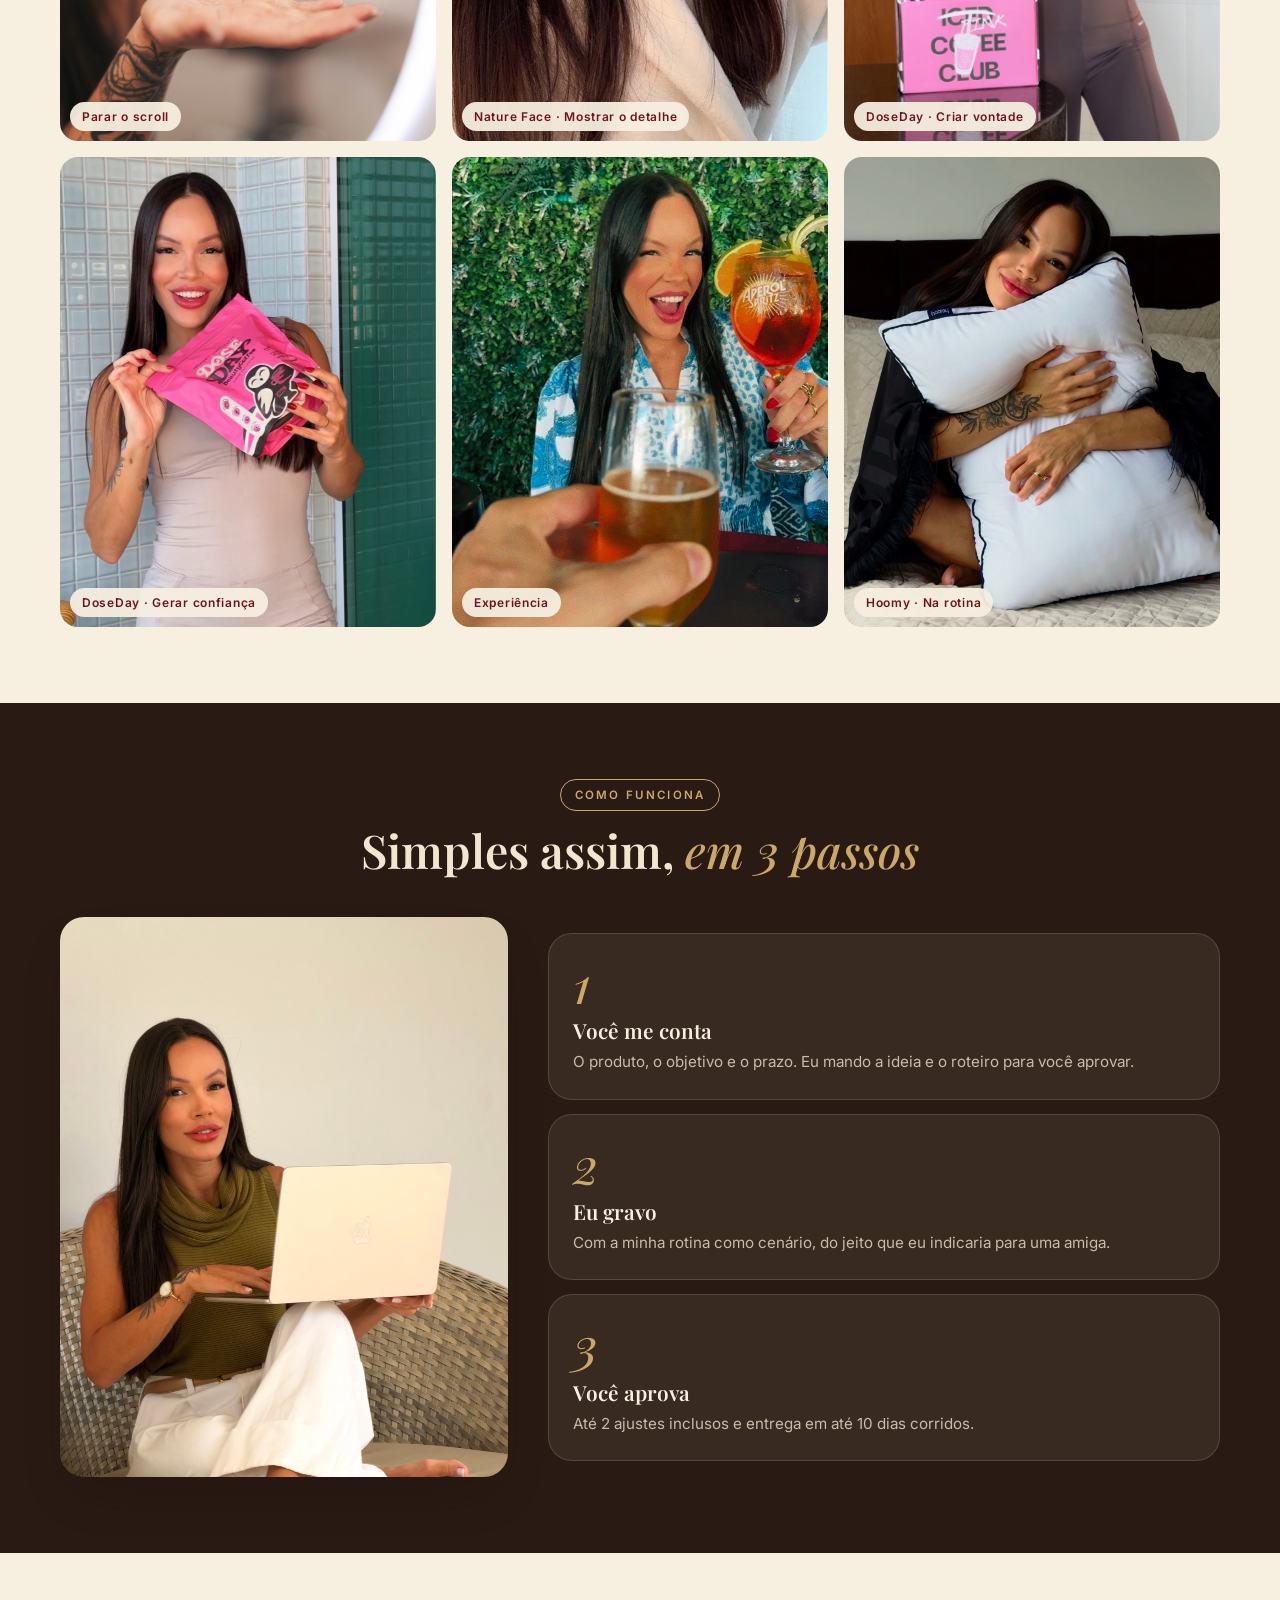
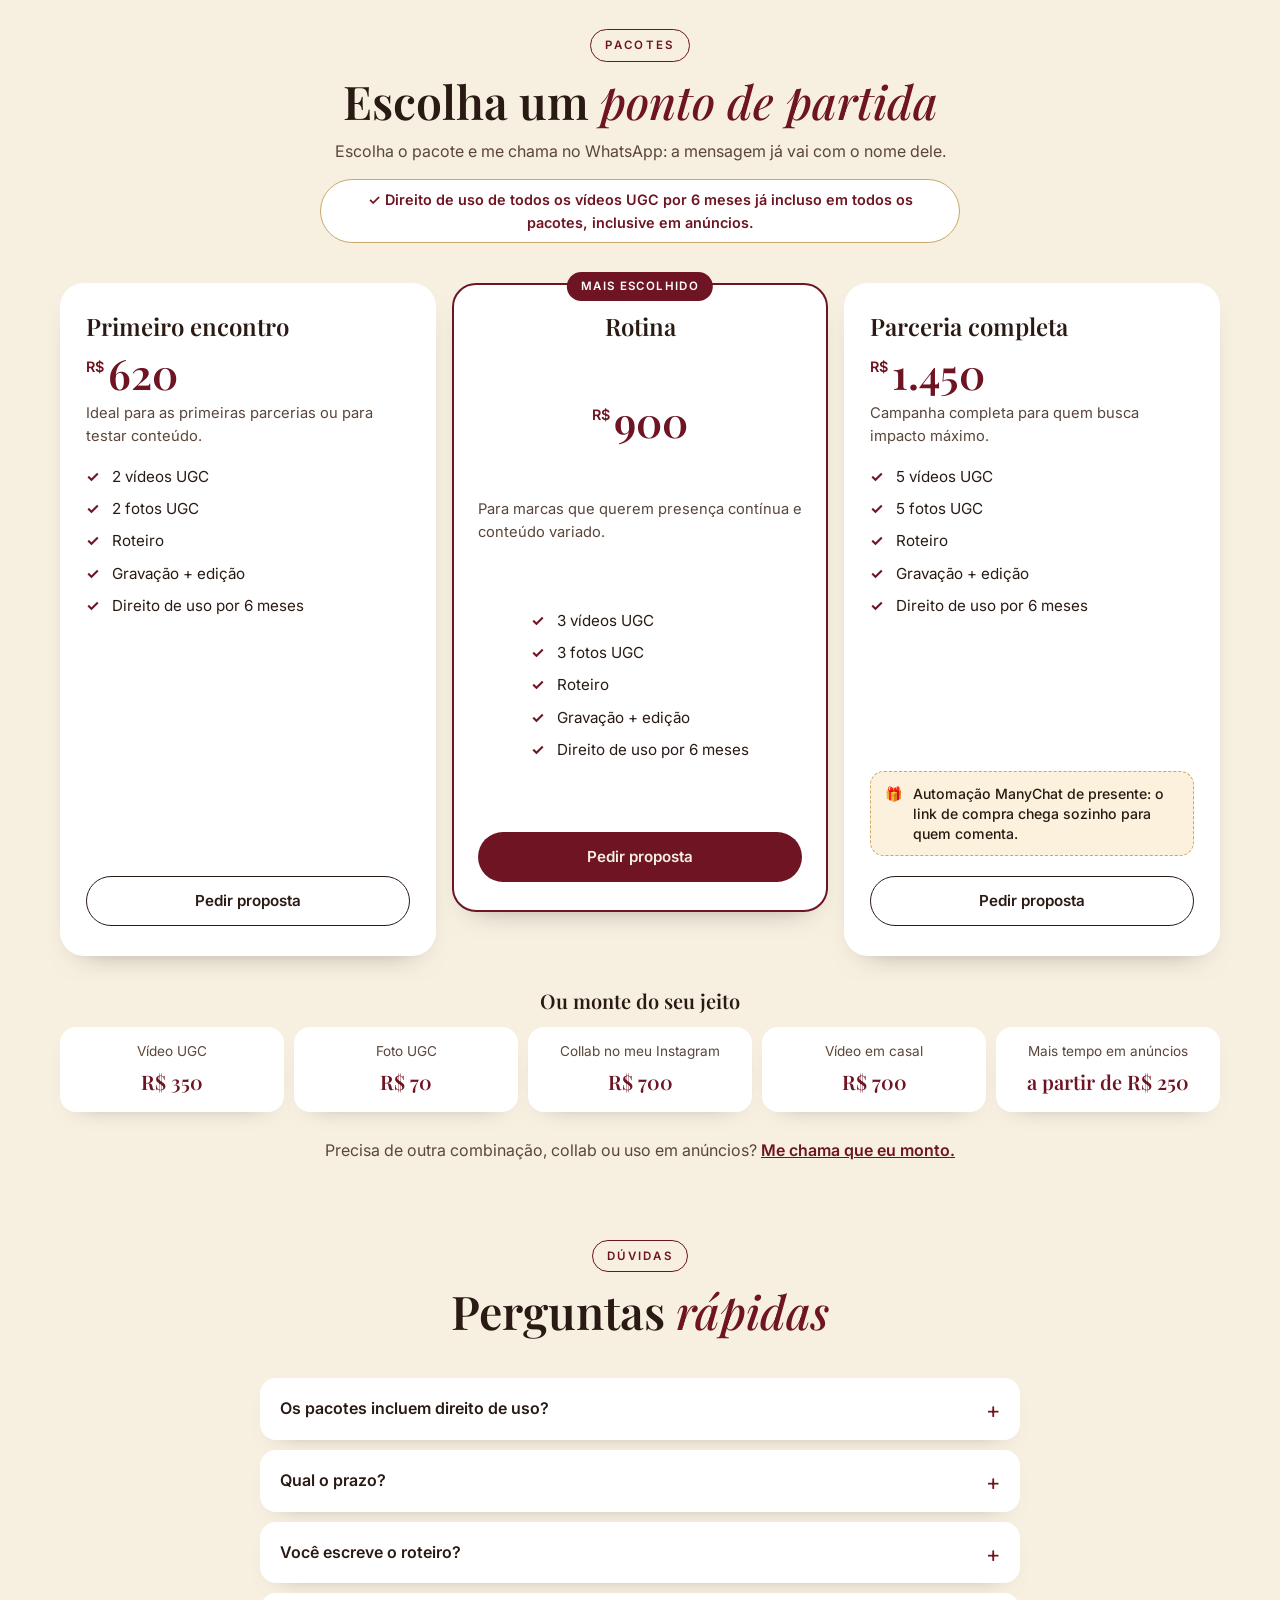
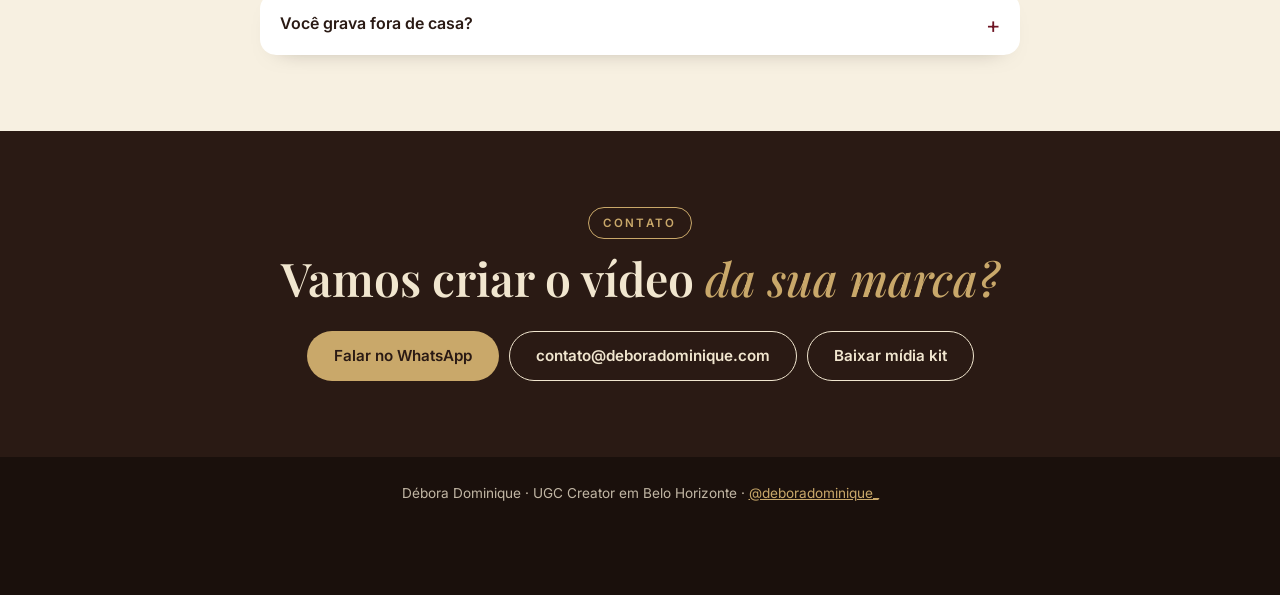
==== commit e0424adc: "Portfólio: esfumado padronizado em Casa e Negócios Co-Authored-By: Claude Opus 5.5 <noreply@anthropi" ====
--- a/index.html
+++ b/index.html
@@ -666,7 +666,7 @@
 // O enquadramento é calculado na hora, para a cabeça nunca ser cortada em nenhum tamanho de tela
 const FOTO_NICHO = {
   'Moda': ['img/moda.jpg', 0.2, 0.66], 'Beleza': ['img/ugc-natureface.jpg', 0.16, 0.52], 'Bem-estar': ['img/bemestar.jpg', 0.04, 0.6],
-  'Experiências': ['img/ugcVontade.jpg', 0.26, 0.55], 'Casa': ['img/casa-larga.jpg', 0.06, 0.66], 'Negócios e apps': ['img/negocios-larga2.jpg', 0.1, 0.735, 0.8]
+  'Experiências': ['img/ugcVontade.jpg', 0.26, 0.55], 'Casa': ['img/casa-larga3.jpg', 0.06, 0.66], 'Negócios e apps': ['img/negocios-larga3.jpg', 0.1, 0.735, 0.8]
 };
 $('atalhosNicho').innerHTML = NICHOS.filter((n) => n !== 'Todos').map((n) => { const [foto, topo, x, alvo] = FOTO_NICHO[n] || [`img/videos/${(VIDEOS.find((v) => v.nicho === n) || {}).youtube}.jpg`, 0.15, 0.5]; const qtd = VIDEOS.filter((v) => v.nicho === n).length;
   return `<button type="button" data-ir-nicho="${esc(n)}"><img src="${foto}" alt="" loading="lazy" data-topo="${topo}" data-x="${x}" data-alvo="${alvo || 0.66}"><span class="an-nome">${esc(n)}</span><span class="an-qtd">Ver vídeos →</span></button>`; }).join('');
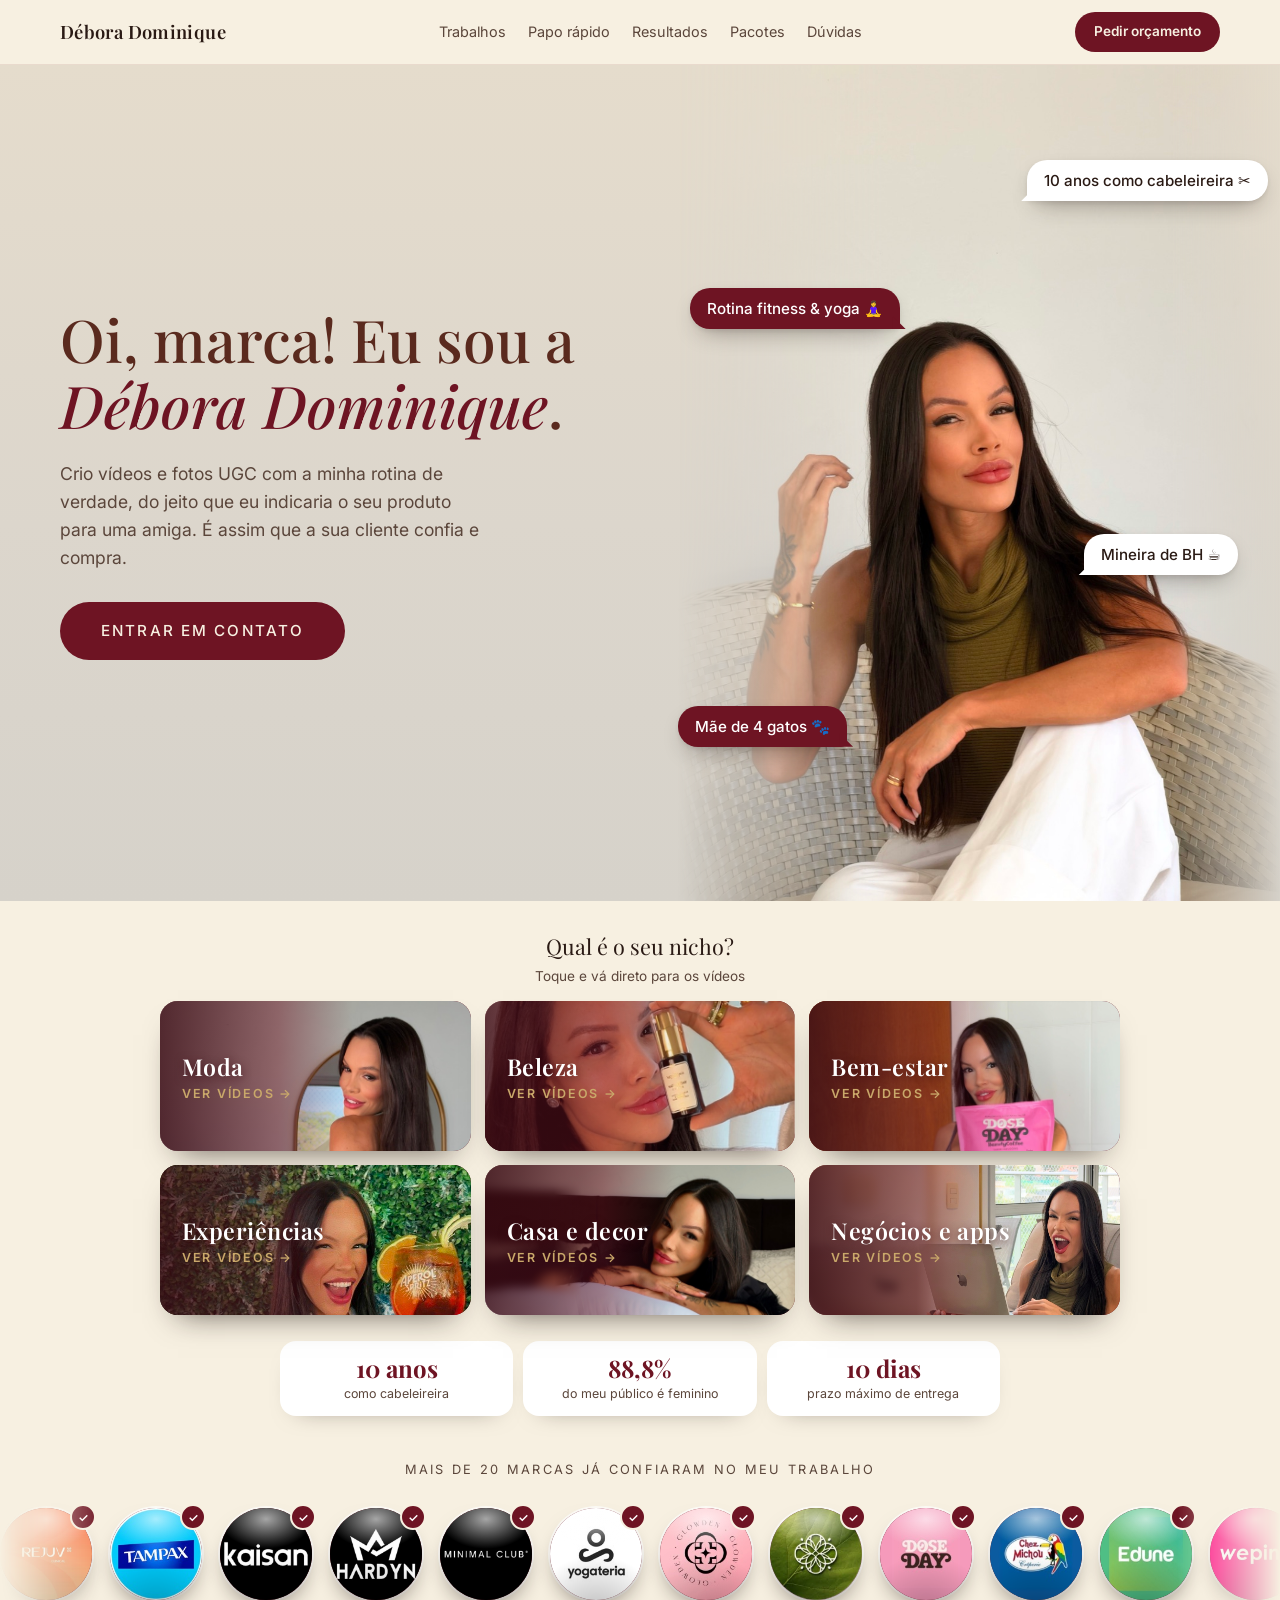
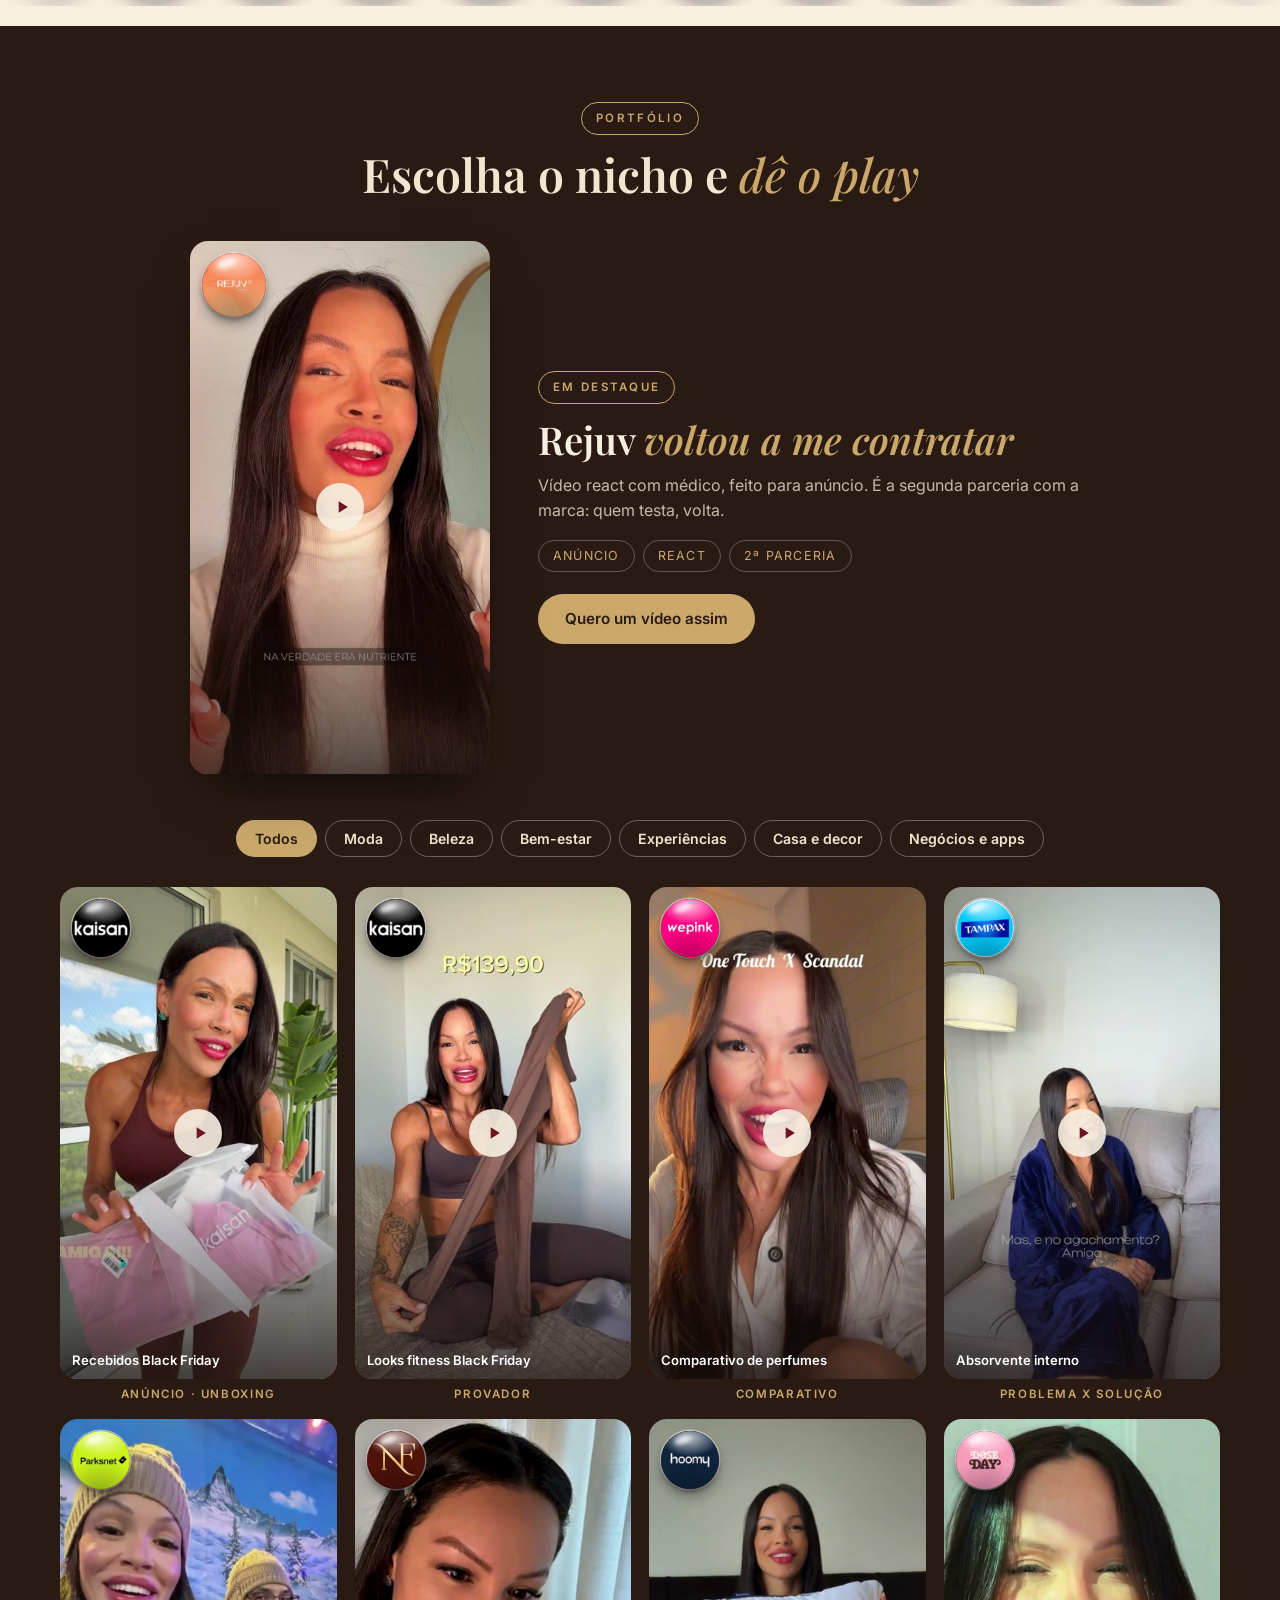
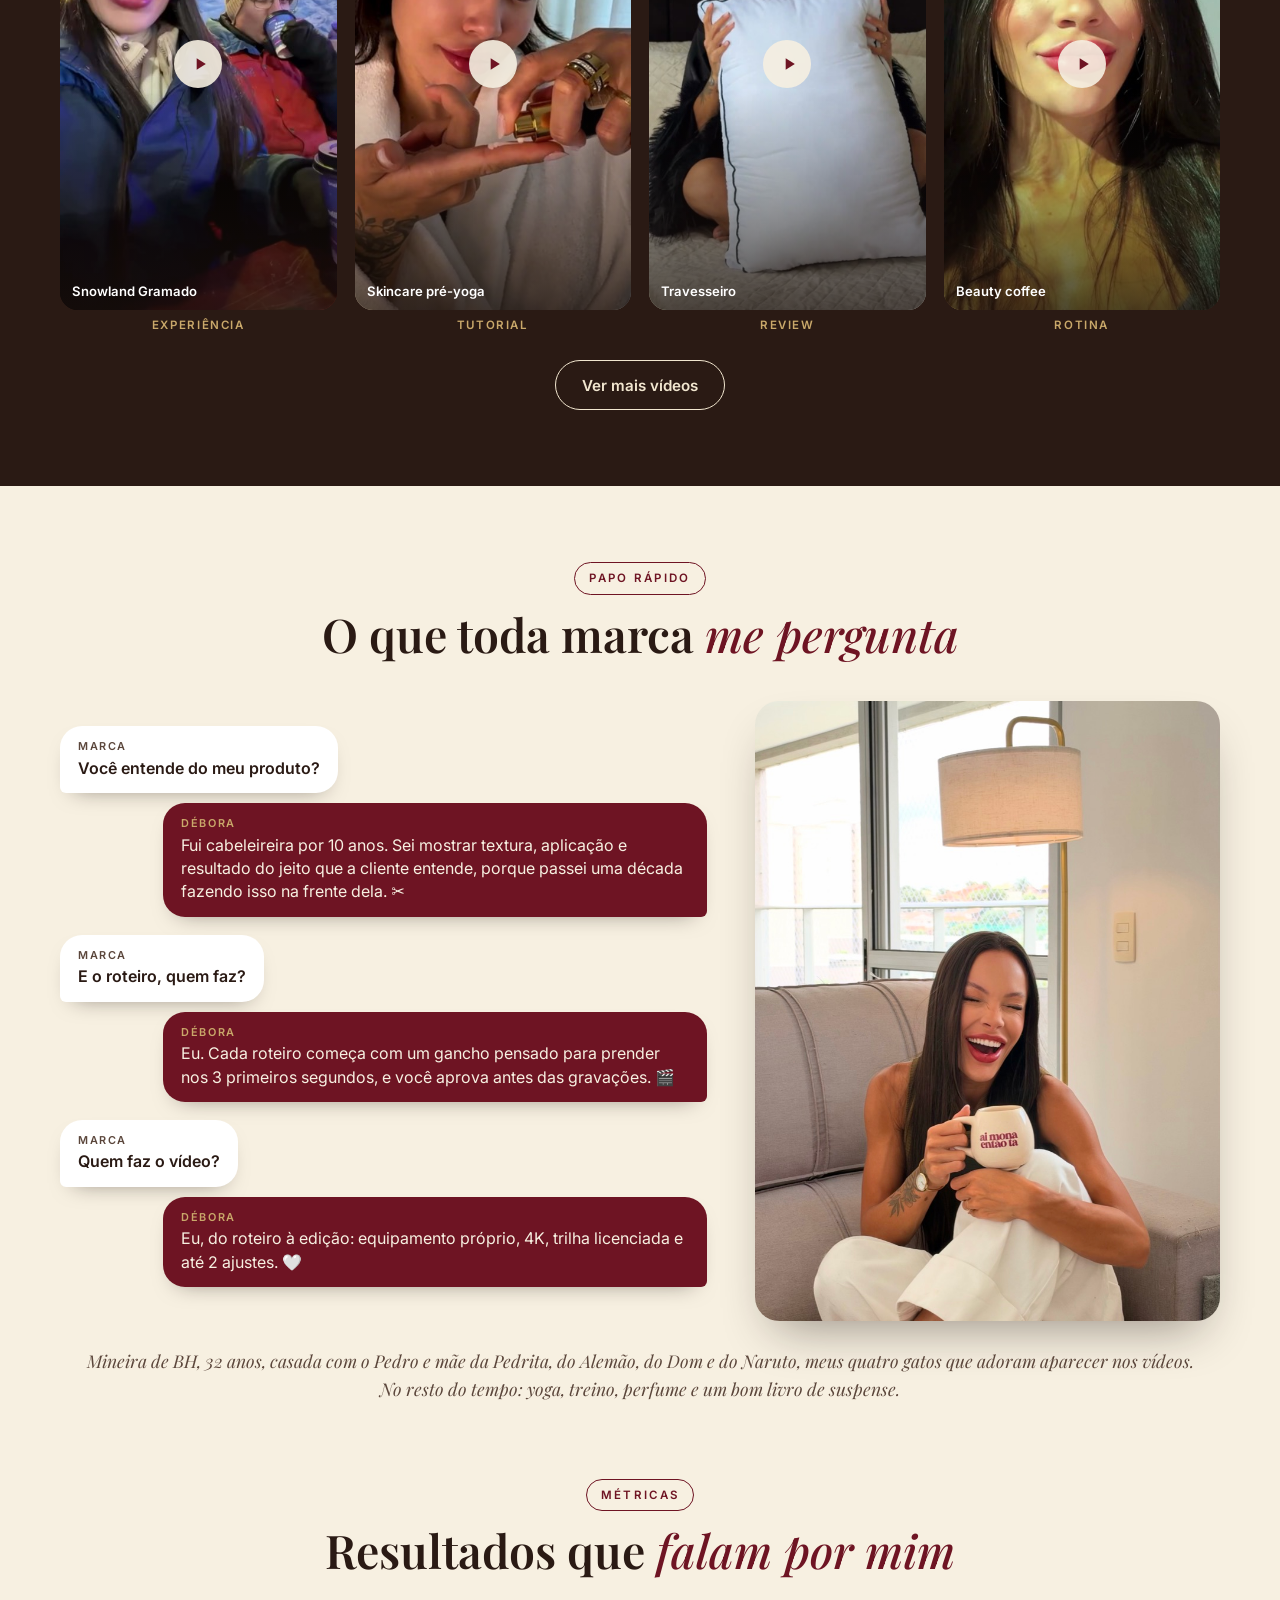
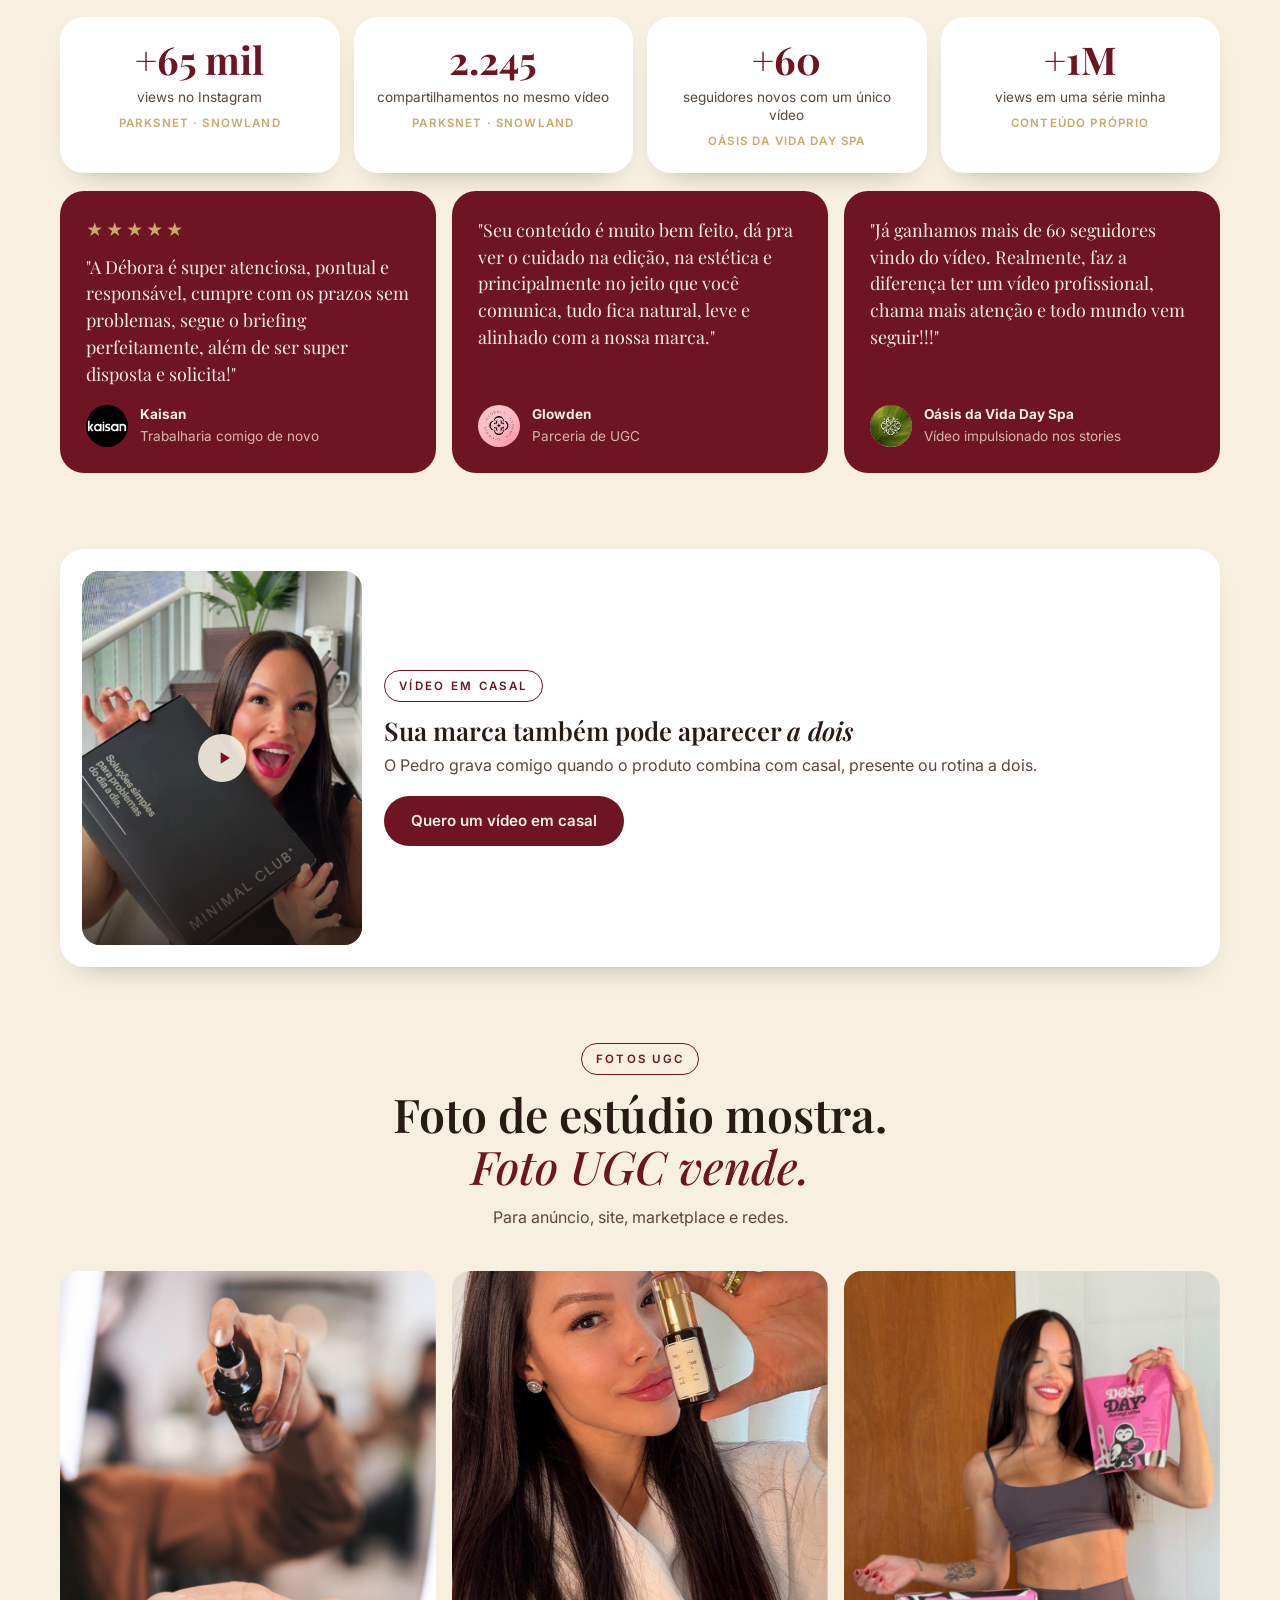
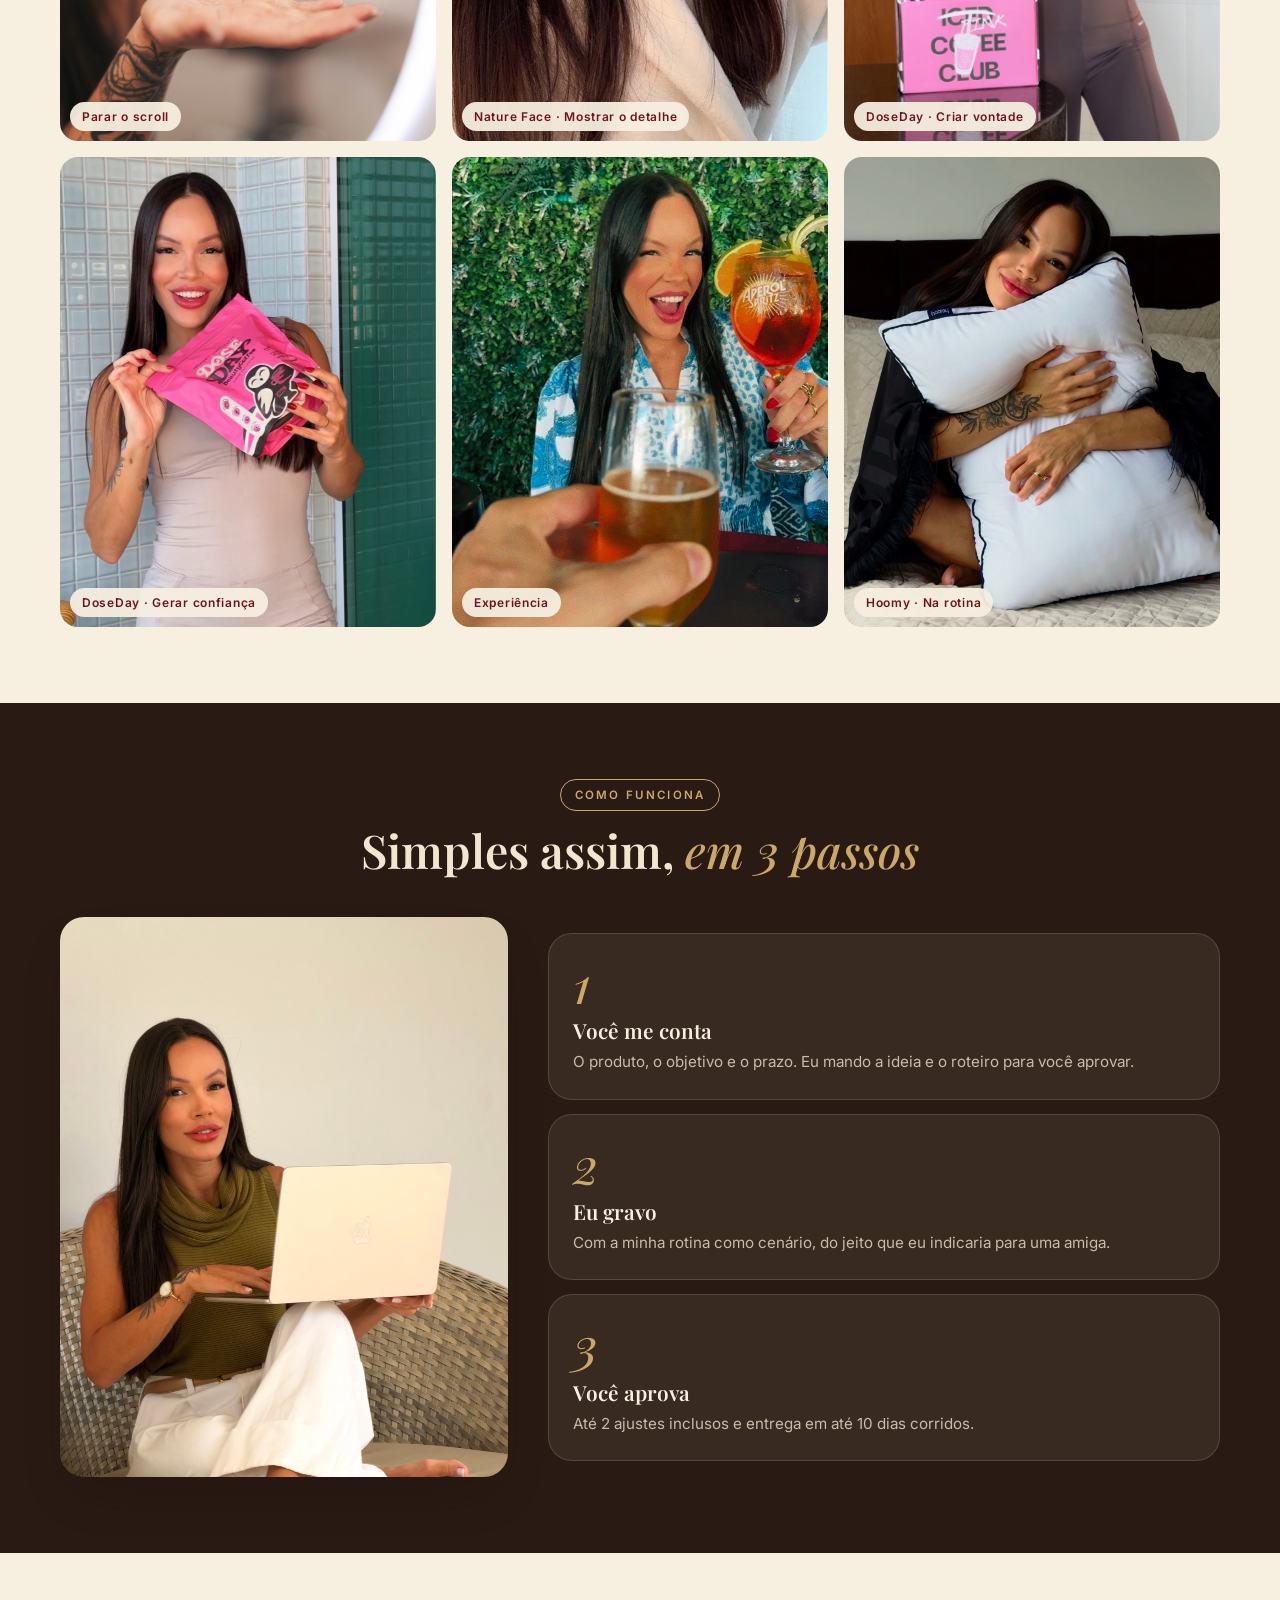
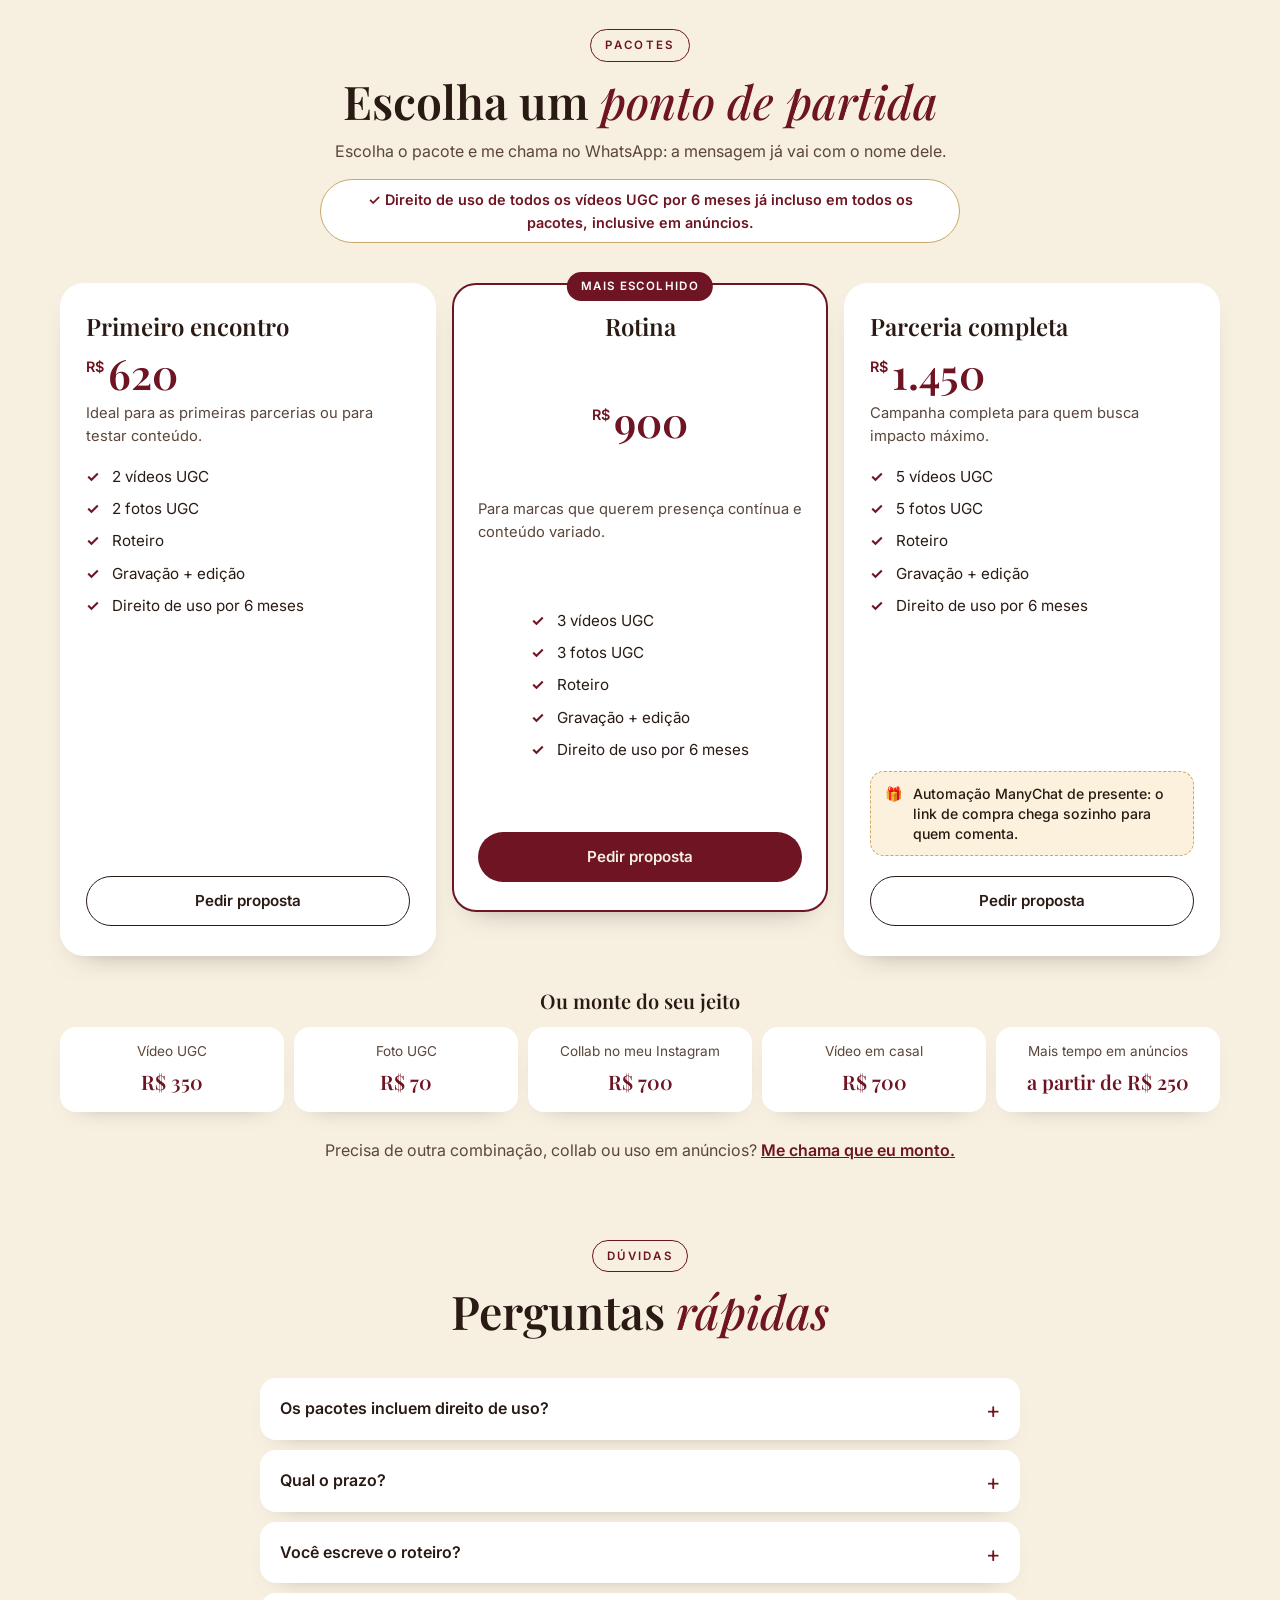
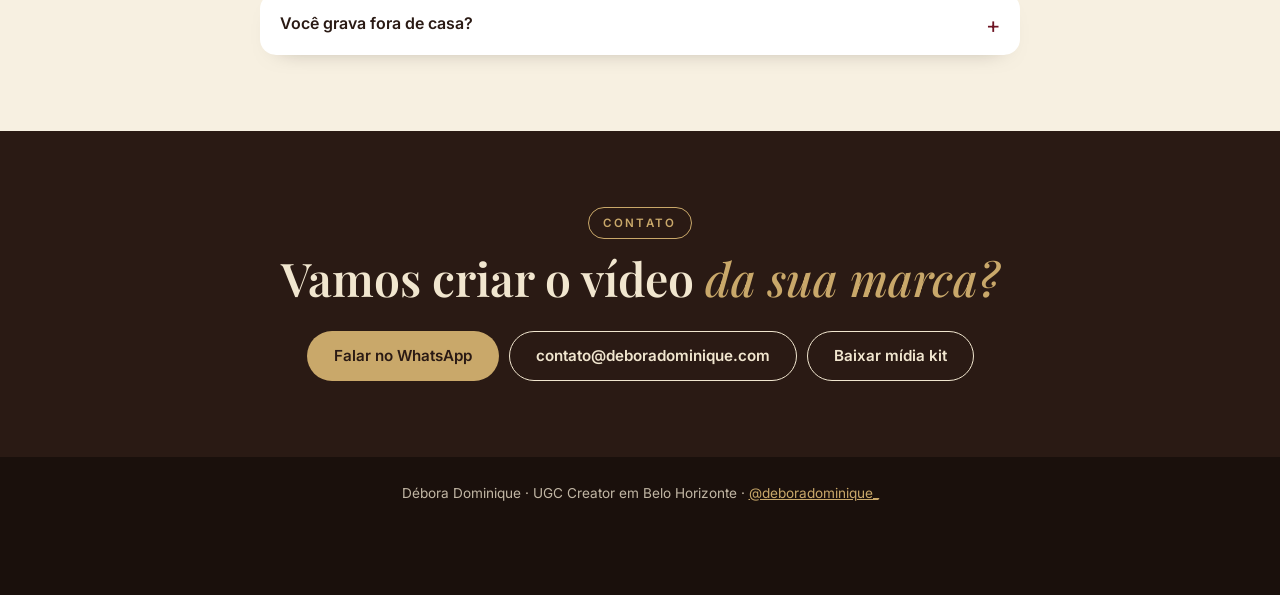
==== commit 15716e1e: "Portfólio: nova foto Bem-estar e nicho Casa e decor Co-Authored-By: Claude Opus 5.5 <noreply@anthrop" ====
--- a/index.html
+++ b/index.html
@@ -587,12 +587,12 @@
   { nicho: 'Bem-estar', titulo: 'Absorvente interno', marca: 'Tampax', formato: 'Problema x solução', youtube: 'R3kA1pkbpXo' },
   { nicho: 'Experiências', titulo: 'Snowland Gramado', marca: 'Parksnet', formato: 'Experiência', youtube: 'XNMh7_DjzD4' },
   { nicho: 'Beleza', titulo: 'Skincare pré-yoga', marca: 'Nature Face', formato: 'Tutorial', youtube: 'r4JxEnoy7UI' },
-  { nicho: 'Casa', titulo: 'Travesseiro', marca: 'Hoomy', formato: 'Review', youtube: 'ufx-9eaCAgM' },
+  { nicho: 'Casa e decor', titulo: 'Travesseiro', marca: 'Hoomy', formato: 'Review', youtube: 'ufx-9eaCAgM' },
   { nicho: 'Bem-estar', titulo: 'Beauty coffee', marca: 'DoseDay', formato: 'Rotina', youtube: 'MOTjN6gi-Pw' },
   { nicho: 'Negócios e apps', titulo: 'Cursos online', marca: 'Edune', formato: 'Collab', youtube: 'Nq430QknurE' },
   { nicho: 'Beleza', titulo: 'Comparativo de perfume', marca: 'WePink', formato: 'Comparativo', youtube: 'MVcUDSwgCNU' },
-  { nicho: 'Casa', titulo: 'Toalha', marca: 'Hoomy', formato: 'Review', youtube: 'adYP_45ZoYY' },
-  { nicho: 'Casa', titulo: 'Luminária de chão', marca: 'Mercado Livre', formato: 'Afiliada · Review', youtube: '-QeGW8zUIPA' },
+  { nicho: 'Casa e decor', titulo: 'Toalha', marca: 'Hoomy', formato: 'Review', youtube: 'adYP_45ZoYY' },
+  { nicho: 'Casa e decor', titulo: 'Luminária de chão', marca: 'Mercado Livre', formato: 'Afiliada · Review', youtube: '-QeGW8zUIPA' },
   { nicho: 'Bem-estar', titulo: 'Chá para TPM', marca: 'Leão', formato: 'Problema x solução', youtube: 'pk0FLv2-NYM' },
   { nicho: 'Bem-estar', titulo: 'Beauty coffee', marca: 'DoseDay', formato: 'Rotina', youtube: 'sMExq3hlOH4' },
   { nicho: 'Moda', titulo: 'Relógio', marca: 'Saint Germain', formato: 'Review', youtube: 'dYL8_a_19Xs' },
@@ -665,8 +665,8 @@
 // Foto que ilustra cada nicho: [arquivo, onde começa o topo da cabeça (0 a 1), onde fica o rosto na largura (0 a 1)]
 // O enquadramento é calculado na hora, para a cabeça nunca ser cortada em nenhum tamanho de tela
 const FOTO_NICHO = {
-  'Moda': ['img/moda.jpg', 0.2, 0.66], 'Beleza': ['img/ugc-natureface.jpg', 0.16, 0.52], 'Bem-estar': ['img/bemestar.jpg', 0.04, 0.6],
-  'Experiências': ['img/ugcVontade.jpg', 0.26, 0.55], 'Casa': ['img/casa-larga3.jpg', 0.06, 0.66], 'Negócios e apps': ['img/negocios-larga3.jpg', 0.1, 0.735, 0.8]
+  'Moda': ['img/moda.jpg', 0.2, 0.66], 'Beleza': ['img/ugc-natureface.jpg', 0.16, 0.52], 'Bem-estar': ['img/bemestar2.jpg', 0.04, 0.6],
+  'Experiências': ['img/ugcVontade.jpg', 0.26, 0.55], 'Casa e decor': ['img/casa-larga3.jpg', 0.06, 0.66], 'Negócios e apps': ['img/negocios-larga3.jpg', 0.1, 0.735, 0.8]
 };
 $('atalhosNicho').innerHTML = NICHOS.filter((n) => n !== 'Todos').map((n) => { const [foto, topo, x, alvo] = FOTO_NICHO[n] || [`img/videos/${(VIDEOS.find((v) => v.nicho === n) || {}).youtube}.jpg`, 0.15, 0.5]; const qtd = VIDEOS.filter((v) => v.nicho === n).length;
   return `<button type="button" data-ir-nicho="${esc(n)}"><img src="${foto}" alt="" loading="lazy" data-topo="${topo}" data-x="${x}" data-alvo="${alvo || 0.66}"><span class="an-nome">${esc(n)}</span><span class="an-qtd">Ver vídeos →</span></button>`; }).join('');
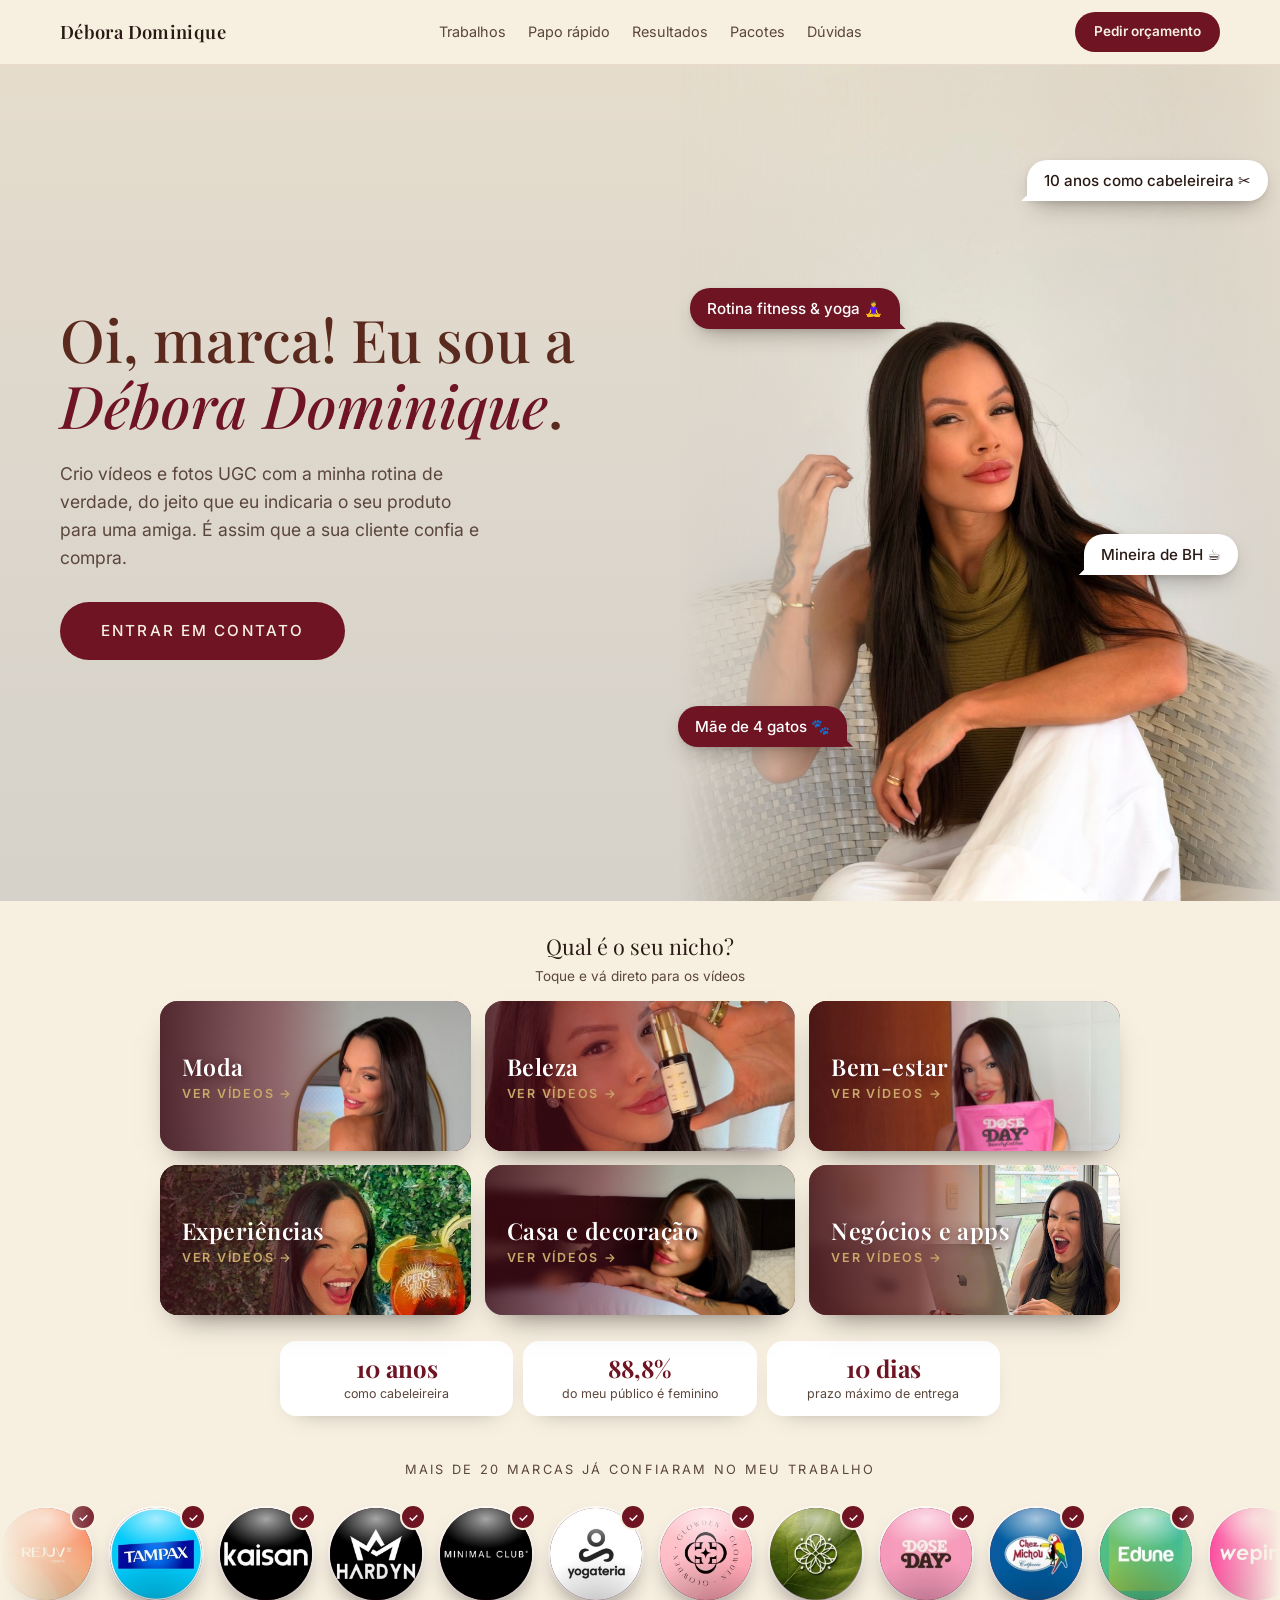
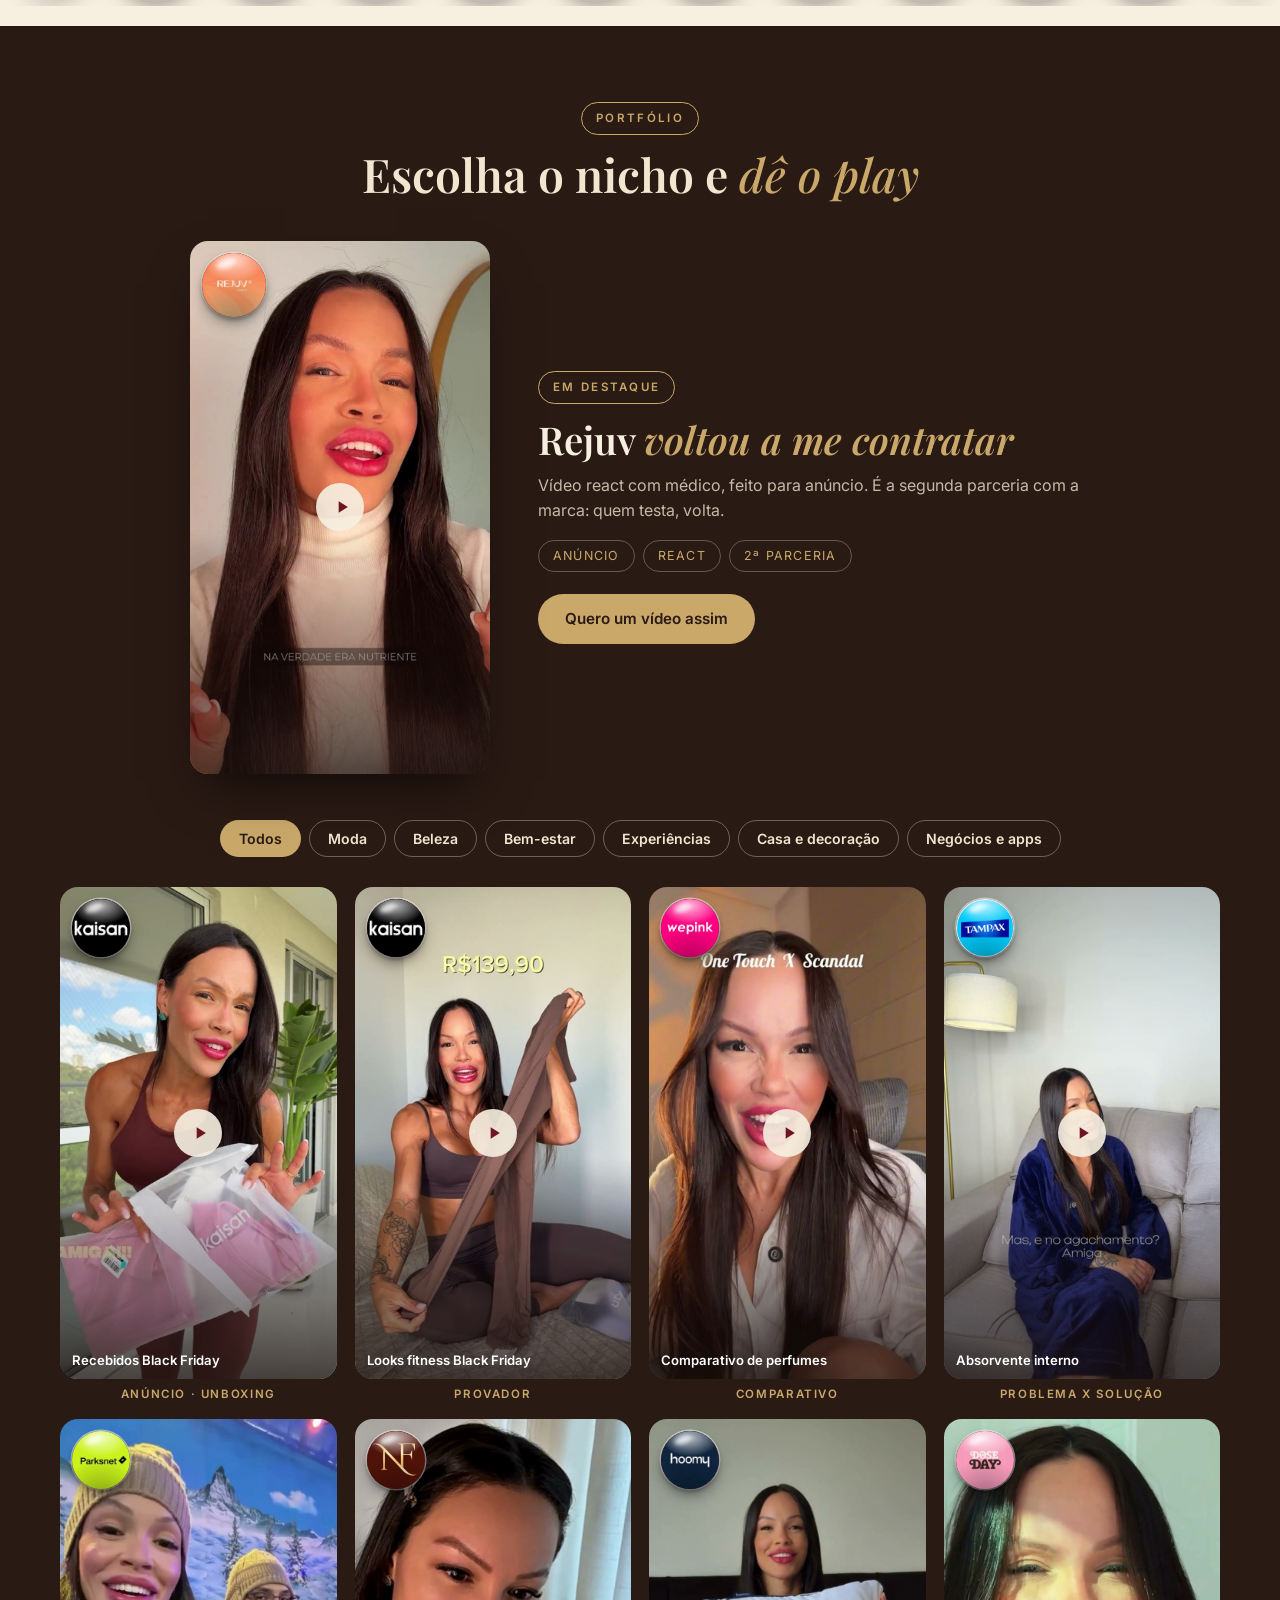
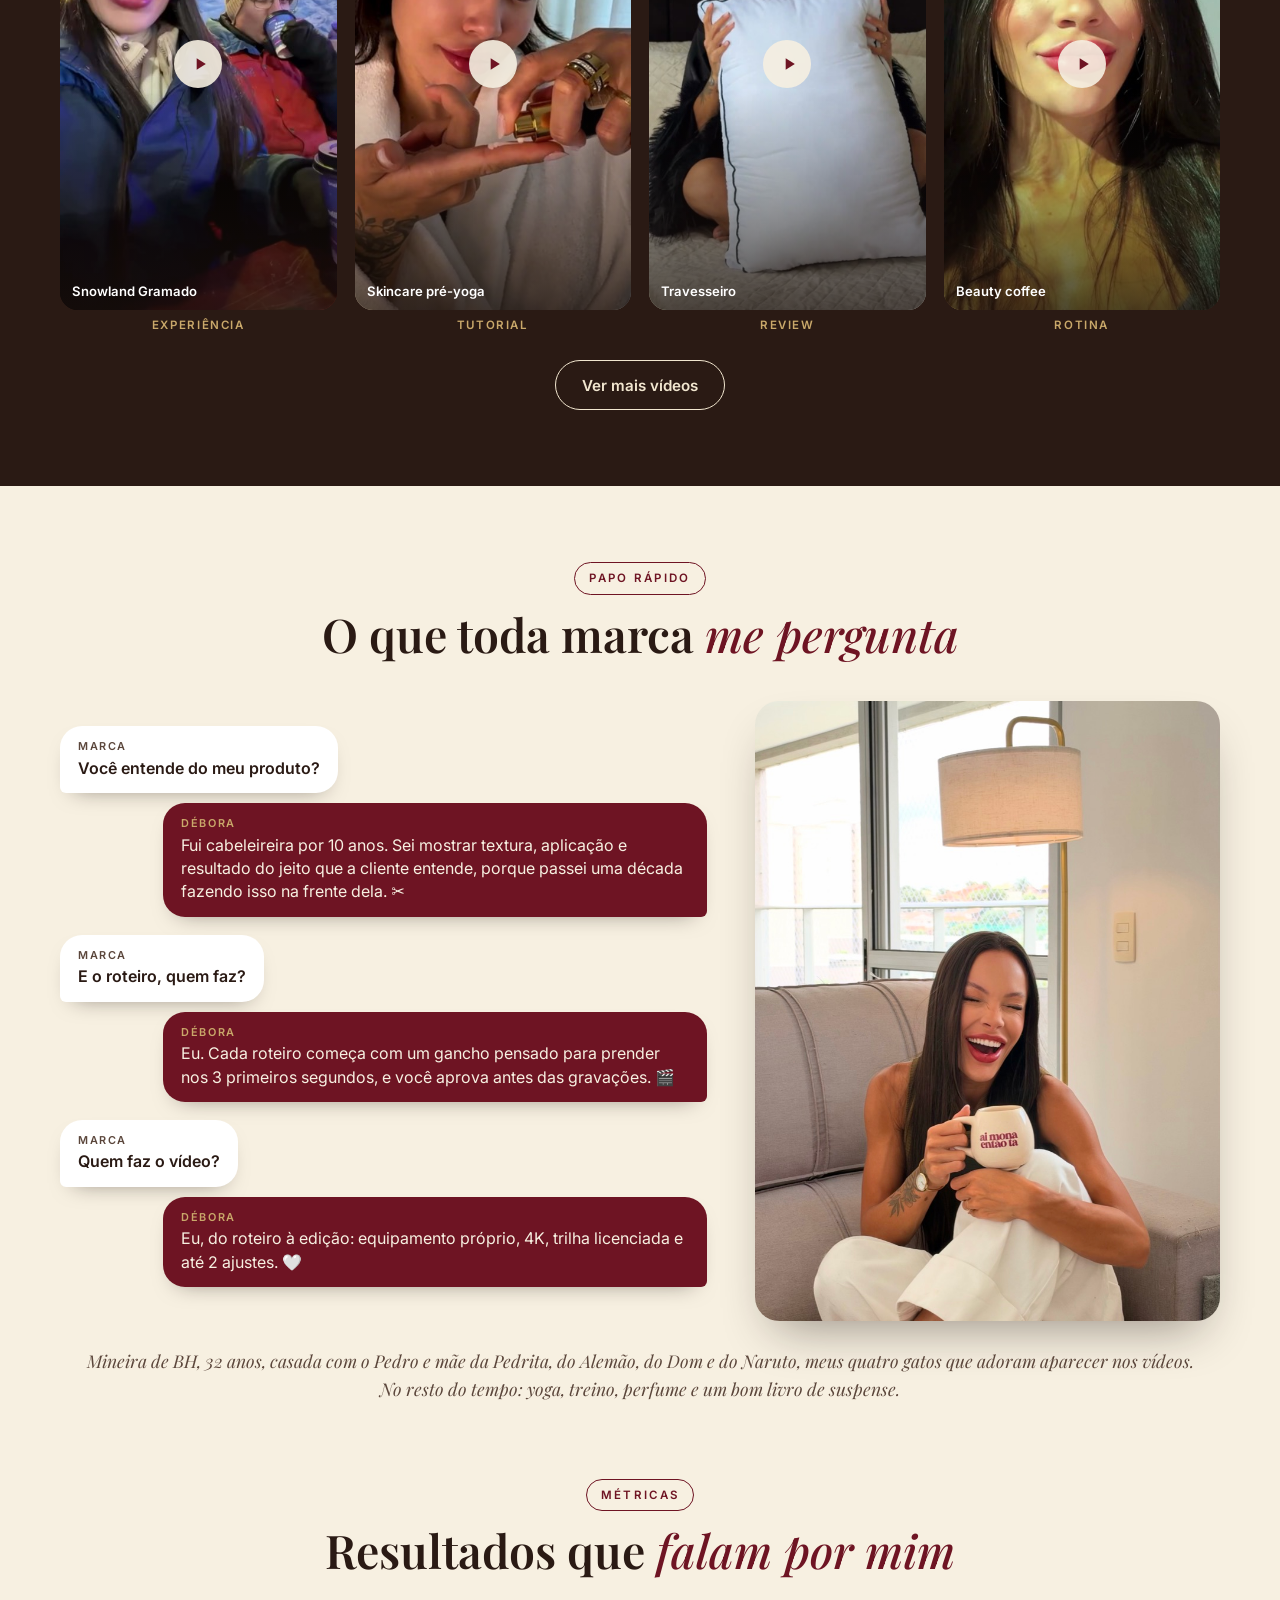
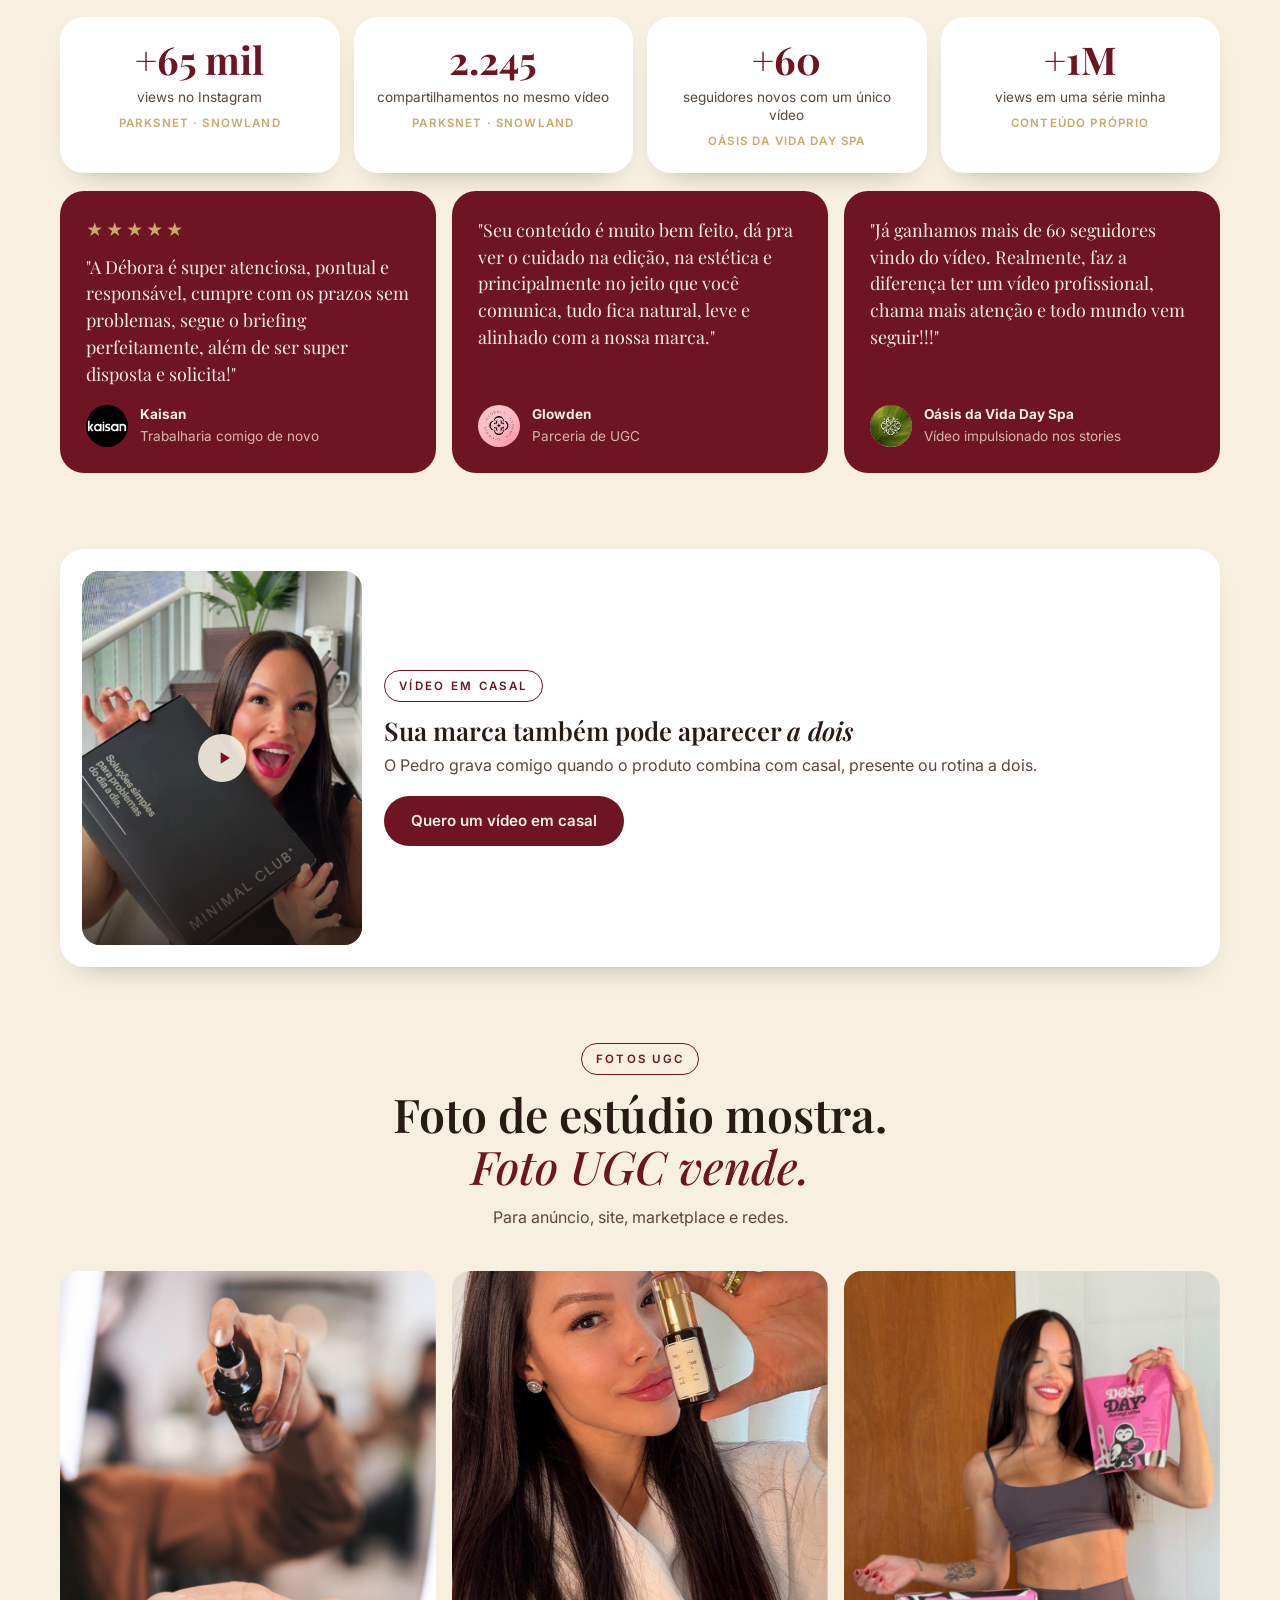
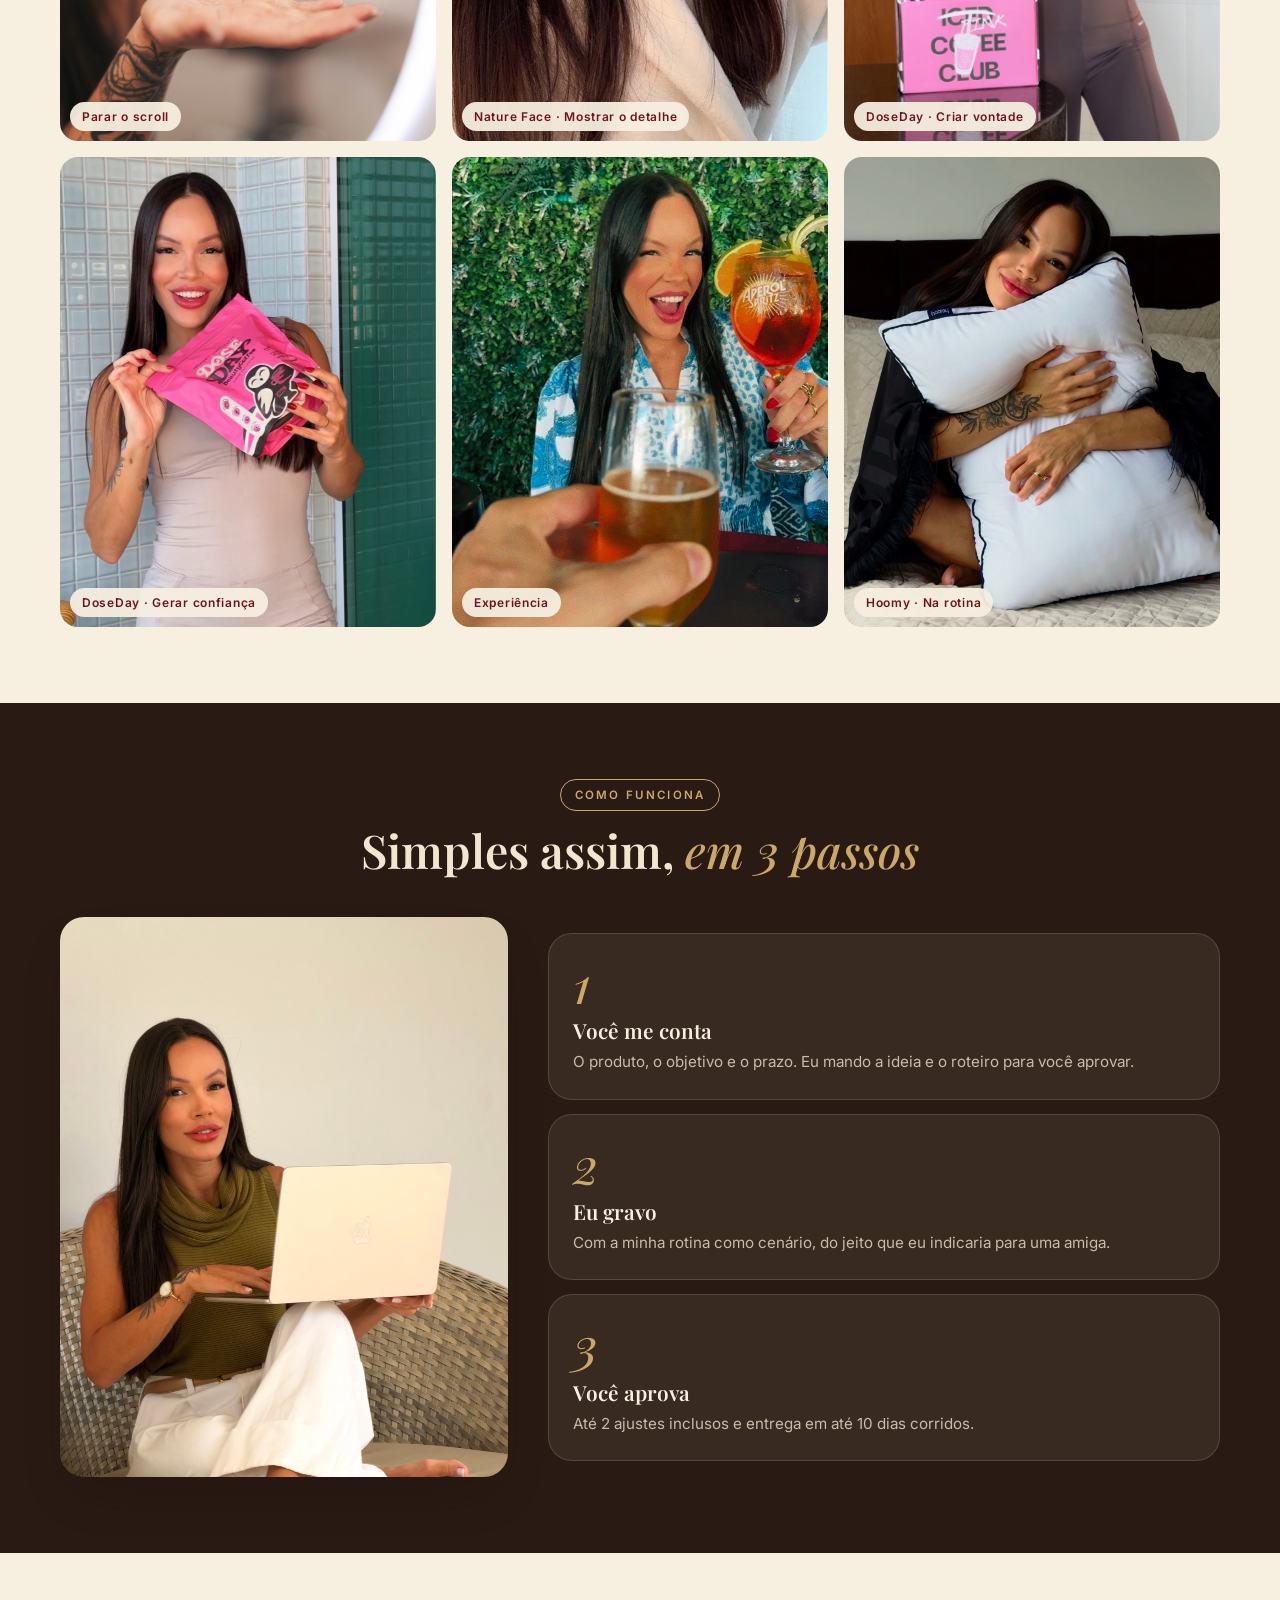
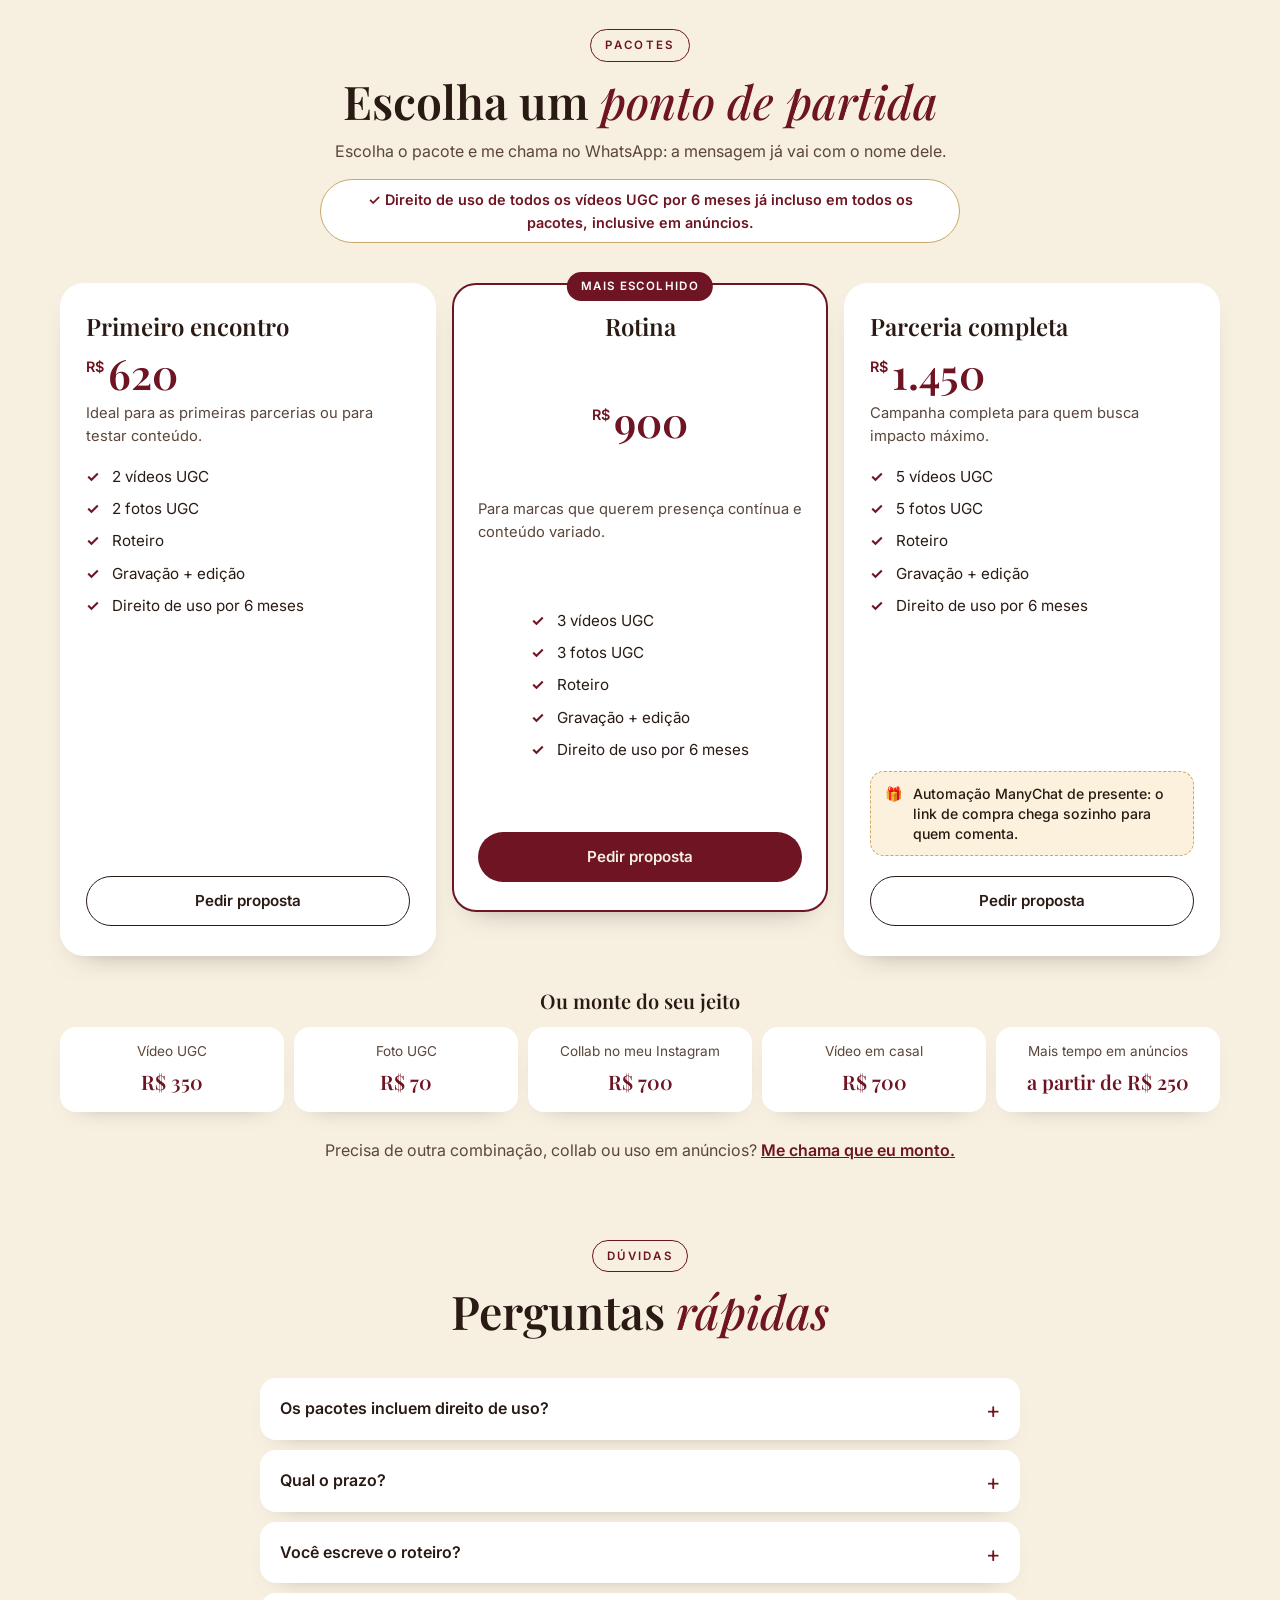
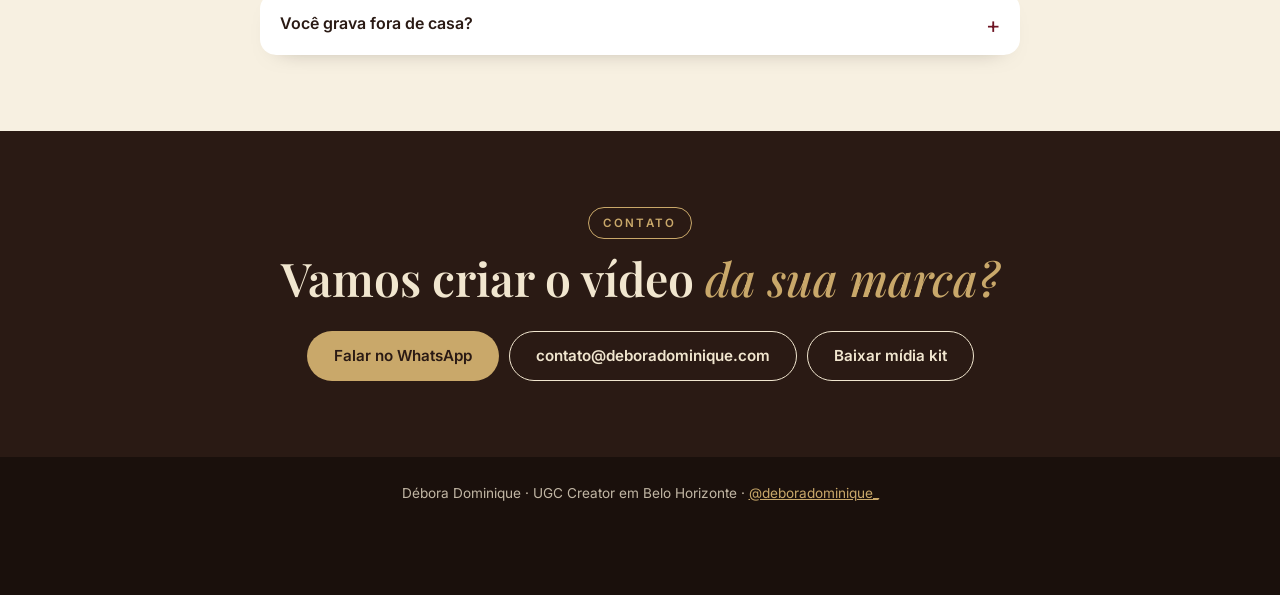
==== commit 57aaabc0: "Portfólio: nicho Casa e decoração Co-Authored-By: Claude Opus 5.5 <noreply@anthropic.com>" ====
--- a/index.html
+++ b/index.html
@@ -587,12 +587,12 @@
   { nicho: 'Bem-estar', titulo: 'Absorvente interno', marca: 'Tampax', formato: 'Problema x solução', youtube: 'R3kA1pkbpXo' },
   { nicho: 'Experiências', titulo: 'Snowland Gramado', marca: 'Parksnet', formato: 'Experiência', youtube: 'XNMh7_DjzD4' },
   { nicho: 'Beleza', titulo: 'Skincare pré-yoga', marca: 'Nature Face', formato: 'Tutorial', youtube: 'r4JxEnoy7UI' },
-  { nicho: 'Casa e decor', titulo: 'Travesseiro', marca: 'Hoomy', formato: 'Review', youtube: 'ufx-9eaCAgM' },
+  { nicho: 'Casa e decoração', titulo: 'Travesseiro', marca: 'Hoomy', formato: 'Review', youtube: 'ufx-9eaCAgM' },
   { nicho: 'Bem-estar', titulo: 'Beauty coffee', marca: 'DoseDay', formato: 'Rotina', youtube: 'MOTjN6gi-Pw' },
   { nicho: 'Negócios e apps', titulo: 'Cursos online', marca: 'Edune', formato: 'Collab', youtube: 'Nq430QknurE' },
   { nicho: 'Beleza', titulo: 'Comparativo de perfume', marca: 'WePink', formato: 'Comparativo', youtube: 'MVcUDSwgCNU' },
-  { nicho: 'Casa e decor', titulo: 'Toalha', marca: 'Hoomy', formato: 'Review', youtube: 'adYP_45ZoYY' },
-  { nicho: 'Casa e decor', titulo: 'Luminária de chão', marca: 'Mercado Livre', formato: 'Afiliada · Review', youtube: '-QeGW8zUIPA' },
+  { nicho: 'Casa e decoração', titulo: 'Toalha', marca: 'Hoomy', formato: 'Review', youtube: 'adYP_45ZoYY' },
+  { nicho: 'Casa e decoração', titulo: 'Luminária de chão', marca: 'Mercado Livre', formato: 'Afiliada · Review', youtube: '-QeGW8zUIPA' },
   { nicho: 'Bem-estar', titulo: 'Chá para TPM', marca: 'Leão', formato: 'Problema x solução', youtube: 'pk0FLv2-NYM' },
   { nicho: 'Bem-estar', titulo: 'Beauty coffee', marca: 'DoseDay', formato: 'Rotina', youtube: 'sMExq3hlOH4' },
   { nicho: 'Moda', titulo: 'Relógio', marca: 'Saint Germain', formato: 'Review', youtube: 'dYL8_a_19Xs' },
@@ -666,7 +666,7 @@
 // O enquadramento é calculado na hora, para a cabeça nunca ser cortada em nenhum tamanho de tela
 const FOTO_NICHO = {
   'Moda': ['img/moda.jpg', 0.2, 0.66], 'Beleza': ['img/ugc-natureface.jpg', 0.16, 0.52], 'Bem-estar': ['img/bemestar2.jpg', 0.04, 0.6],
-  'Experiências': ['img/ugcVontade.jpg', 0.26, 0.55], 'Casa e decor': ['img/casa-larga3.jpg', 0.06, 0.66], 'Negócios e apps': ['img/negocios-larga3.jpg', 0.1, 0.735, 0.8]
+  'Experiências': ['img/ugcVontade.jpg', 0.26, 0.55], 'Casa e decoração': ['img/casa-larga3.jpg', 0.06, 0.66], 'Negócios e apps': ['img/negocios-larga3.jpg', 0.1, 0.735, 0.8]
 };
 $('atalhosNicho').innerHTML = NICHOS.filter((n) => n !== 'Todos').map((n) => { const [foto, topo, x, alvo] = FOTO_NICHO[n] || [`img/videos/${(VIDEOS.find((v) => v.nicho === n) || {}).youtube}.jpg`, 0.15, 0.5]; const qtd = VIDEOS.filter((v) => v.nicho === n).length;
   return `<button type="button" data-ir-nicho="${esc(n)}"><img src="${foto}" alt="" loading="lazy" data-topo="${topo}" data-x="${x}" data-alvo="${alvo || 0.66}"><span class="an-nome">${esc(n)}</span><span class="an-qtd">Ver vídeos →</span></button>`; }).join('');
